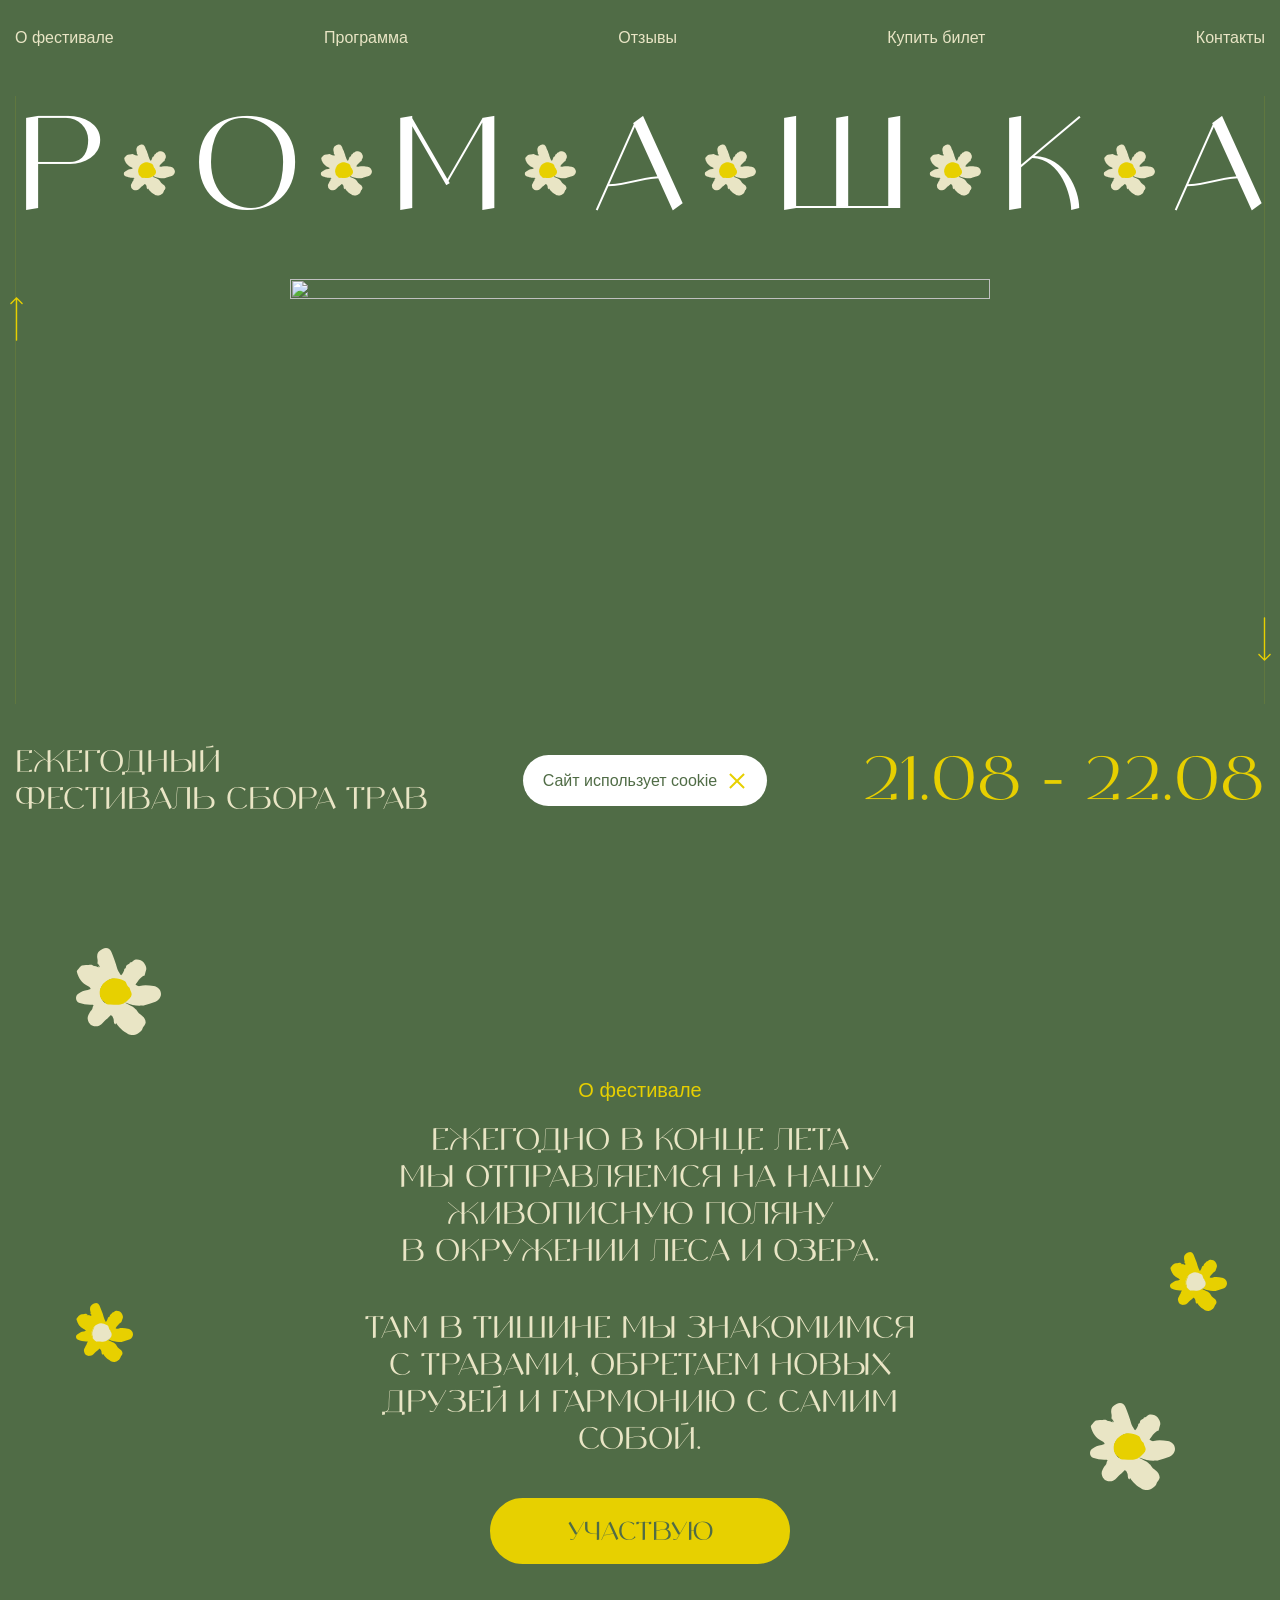
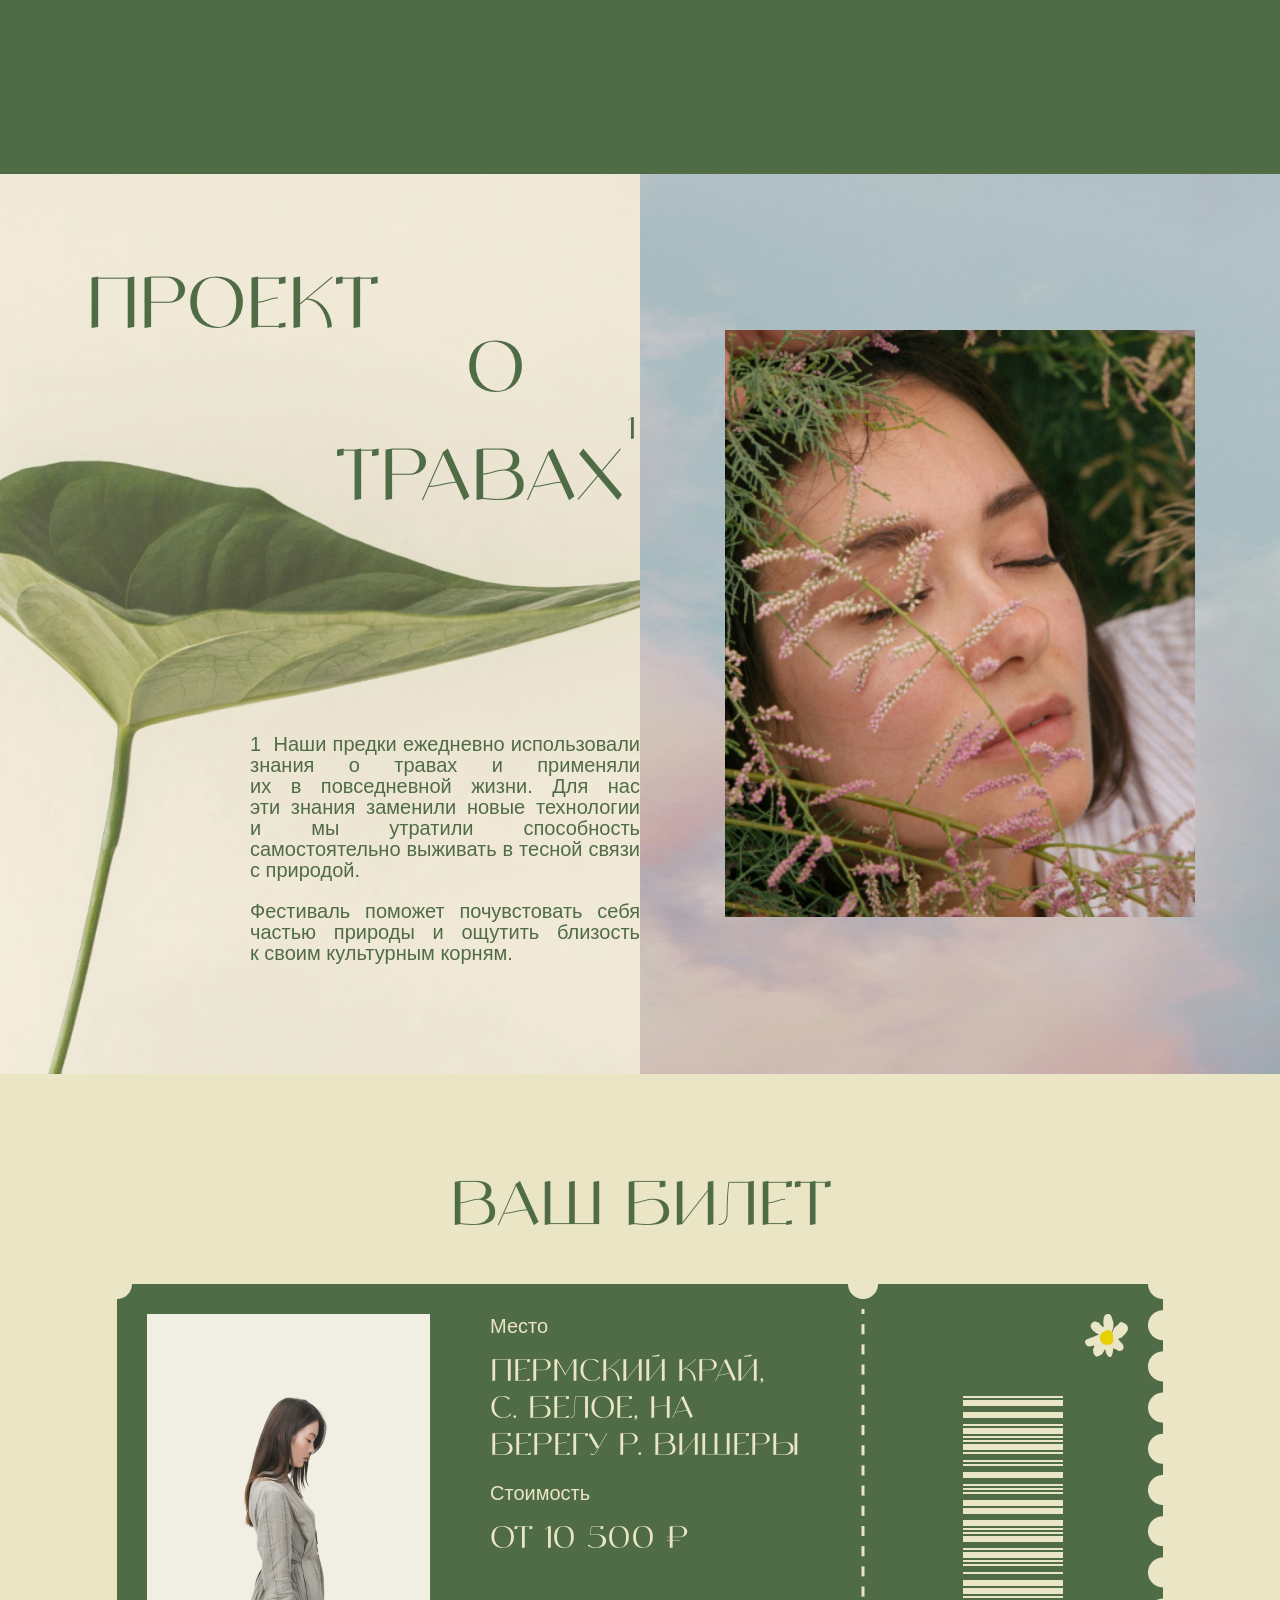
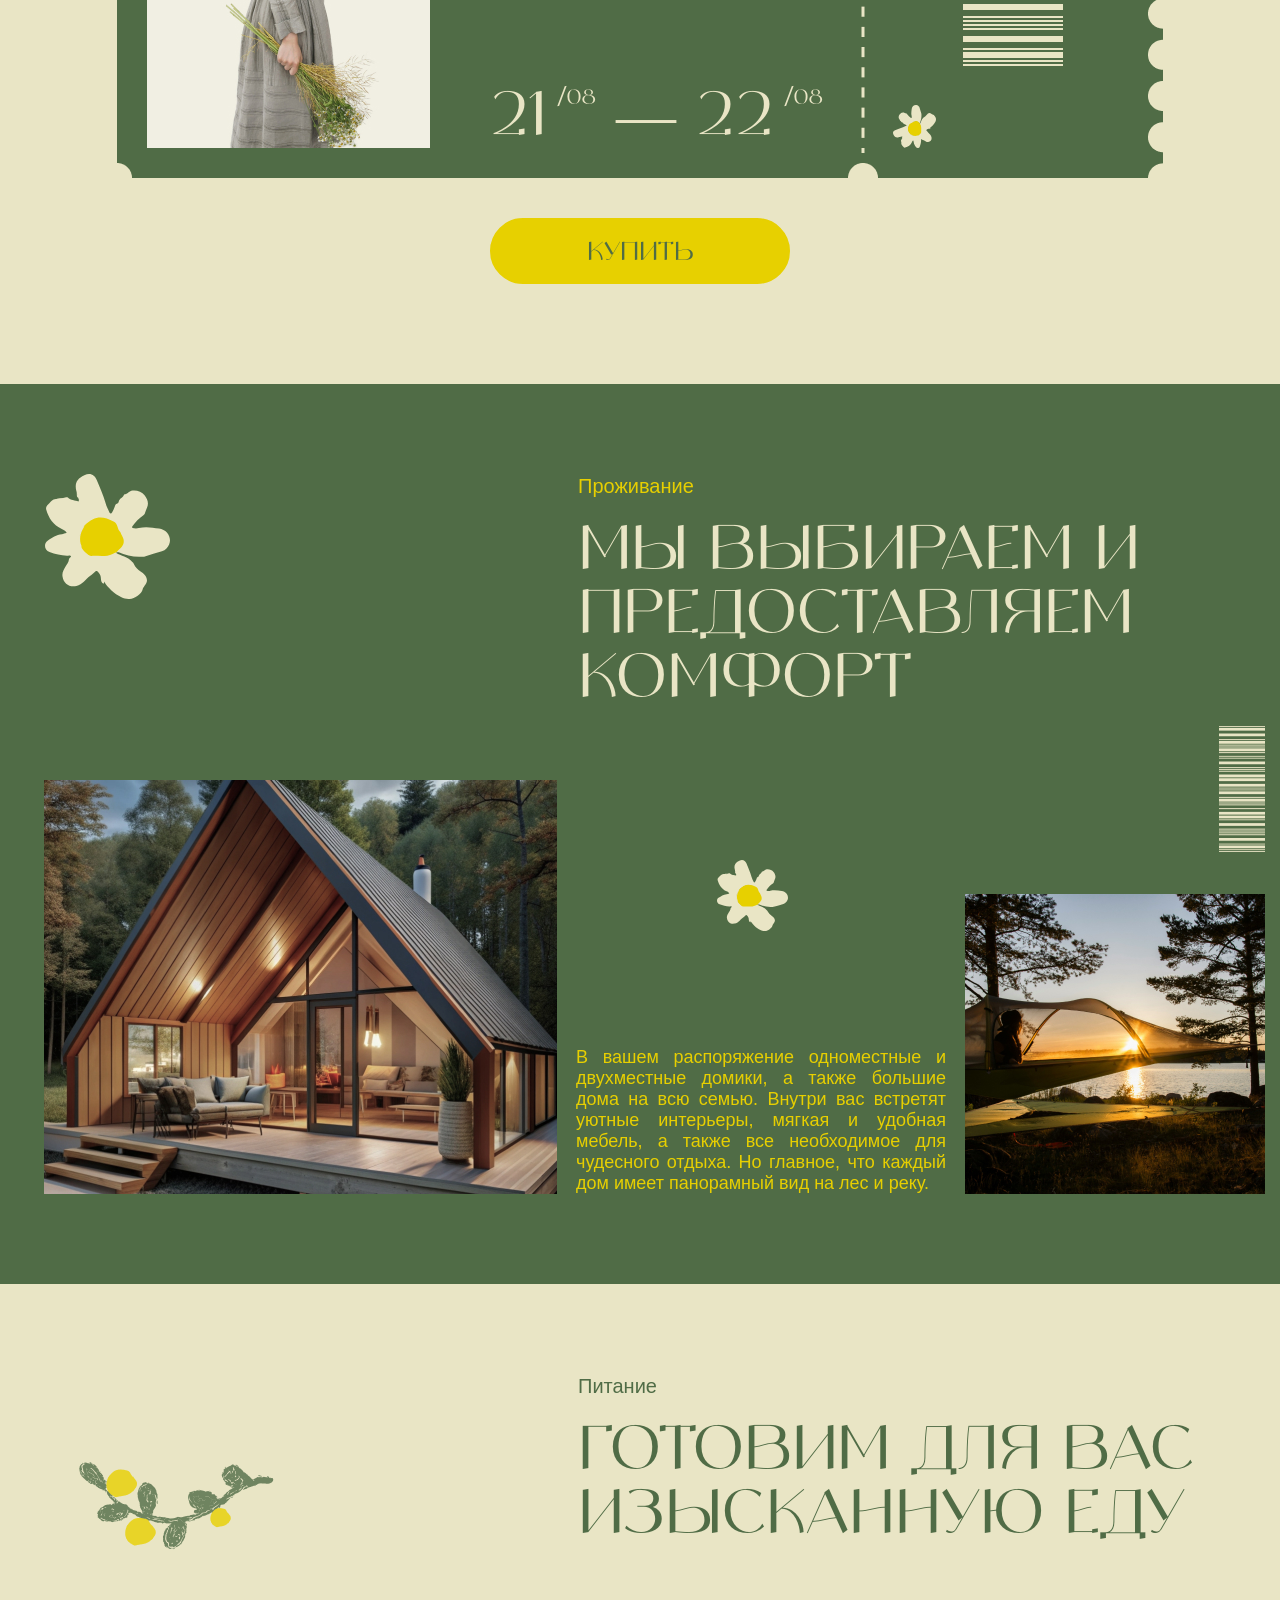
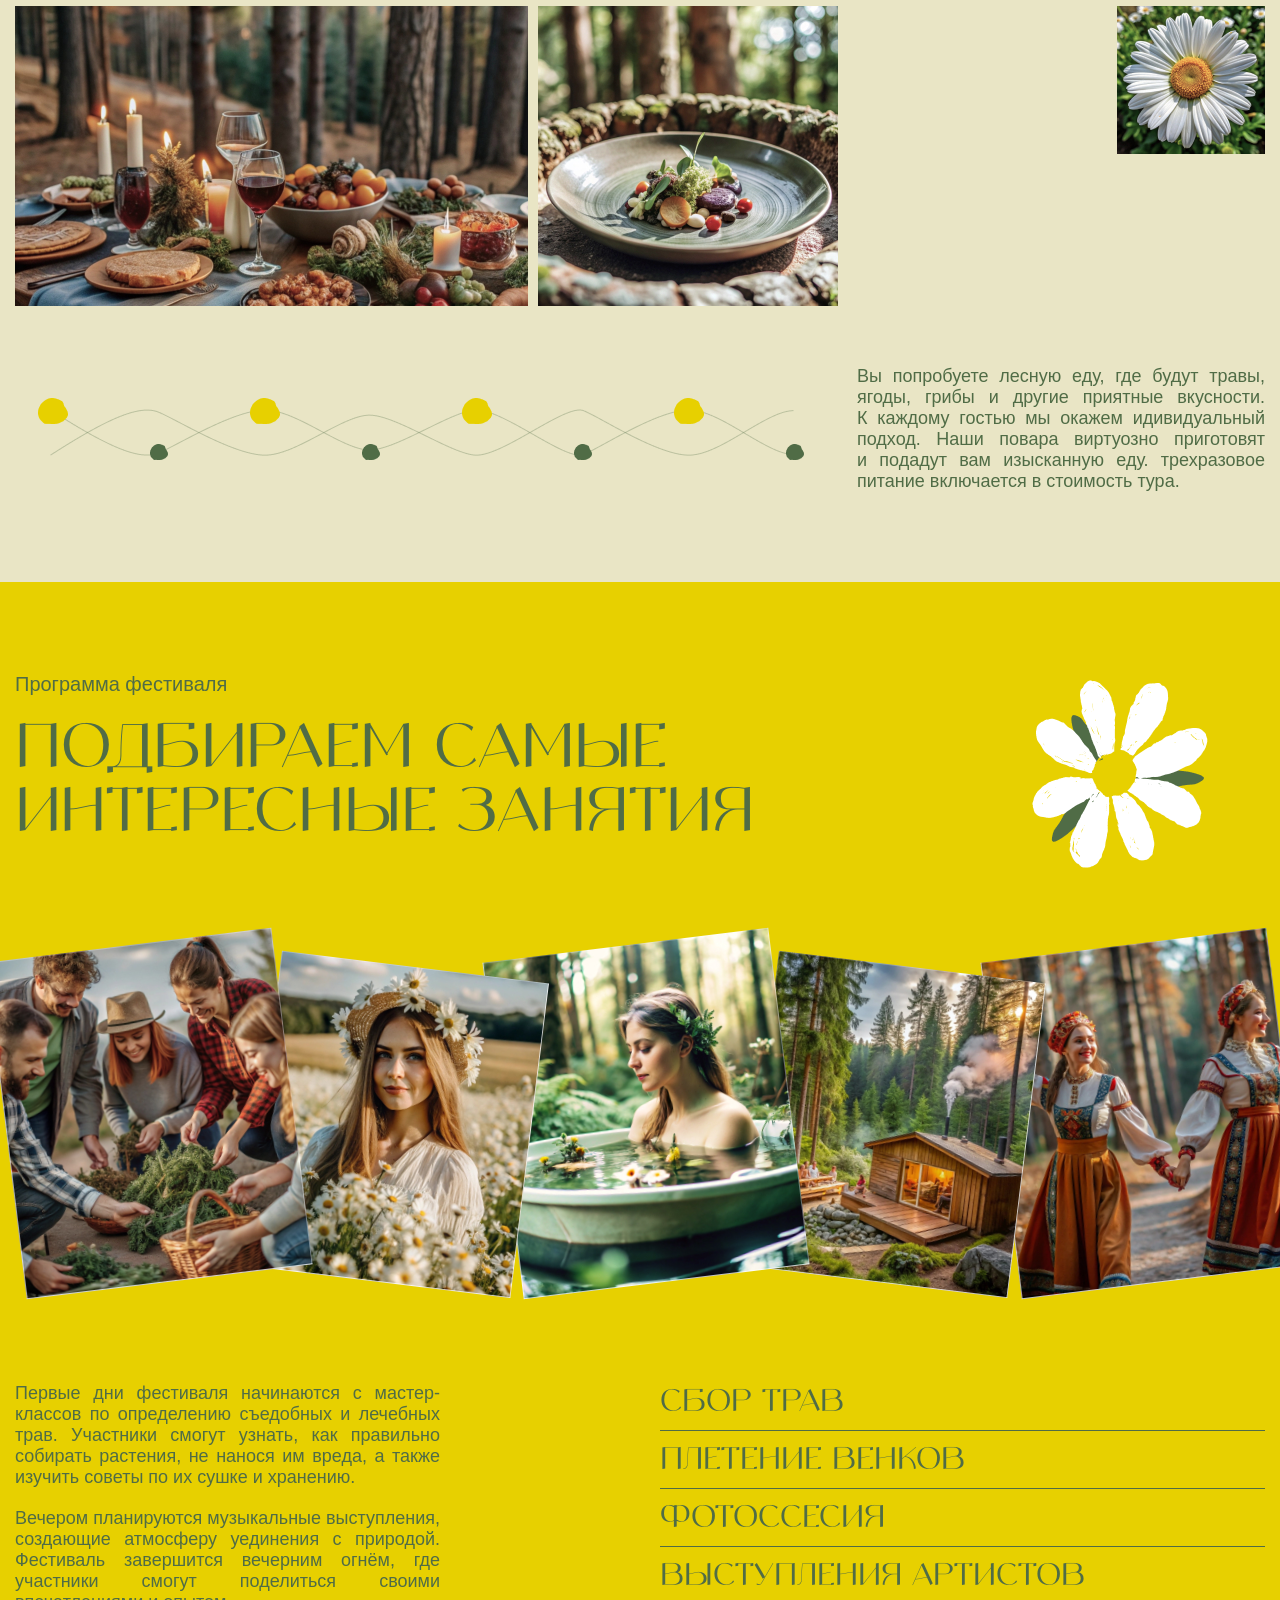
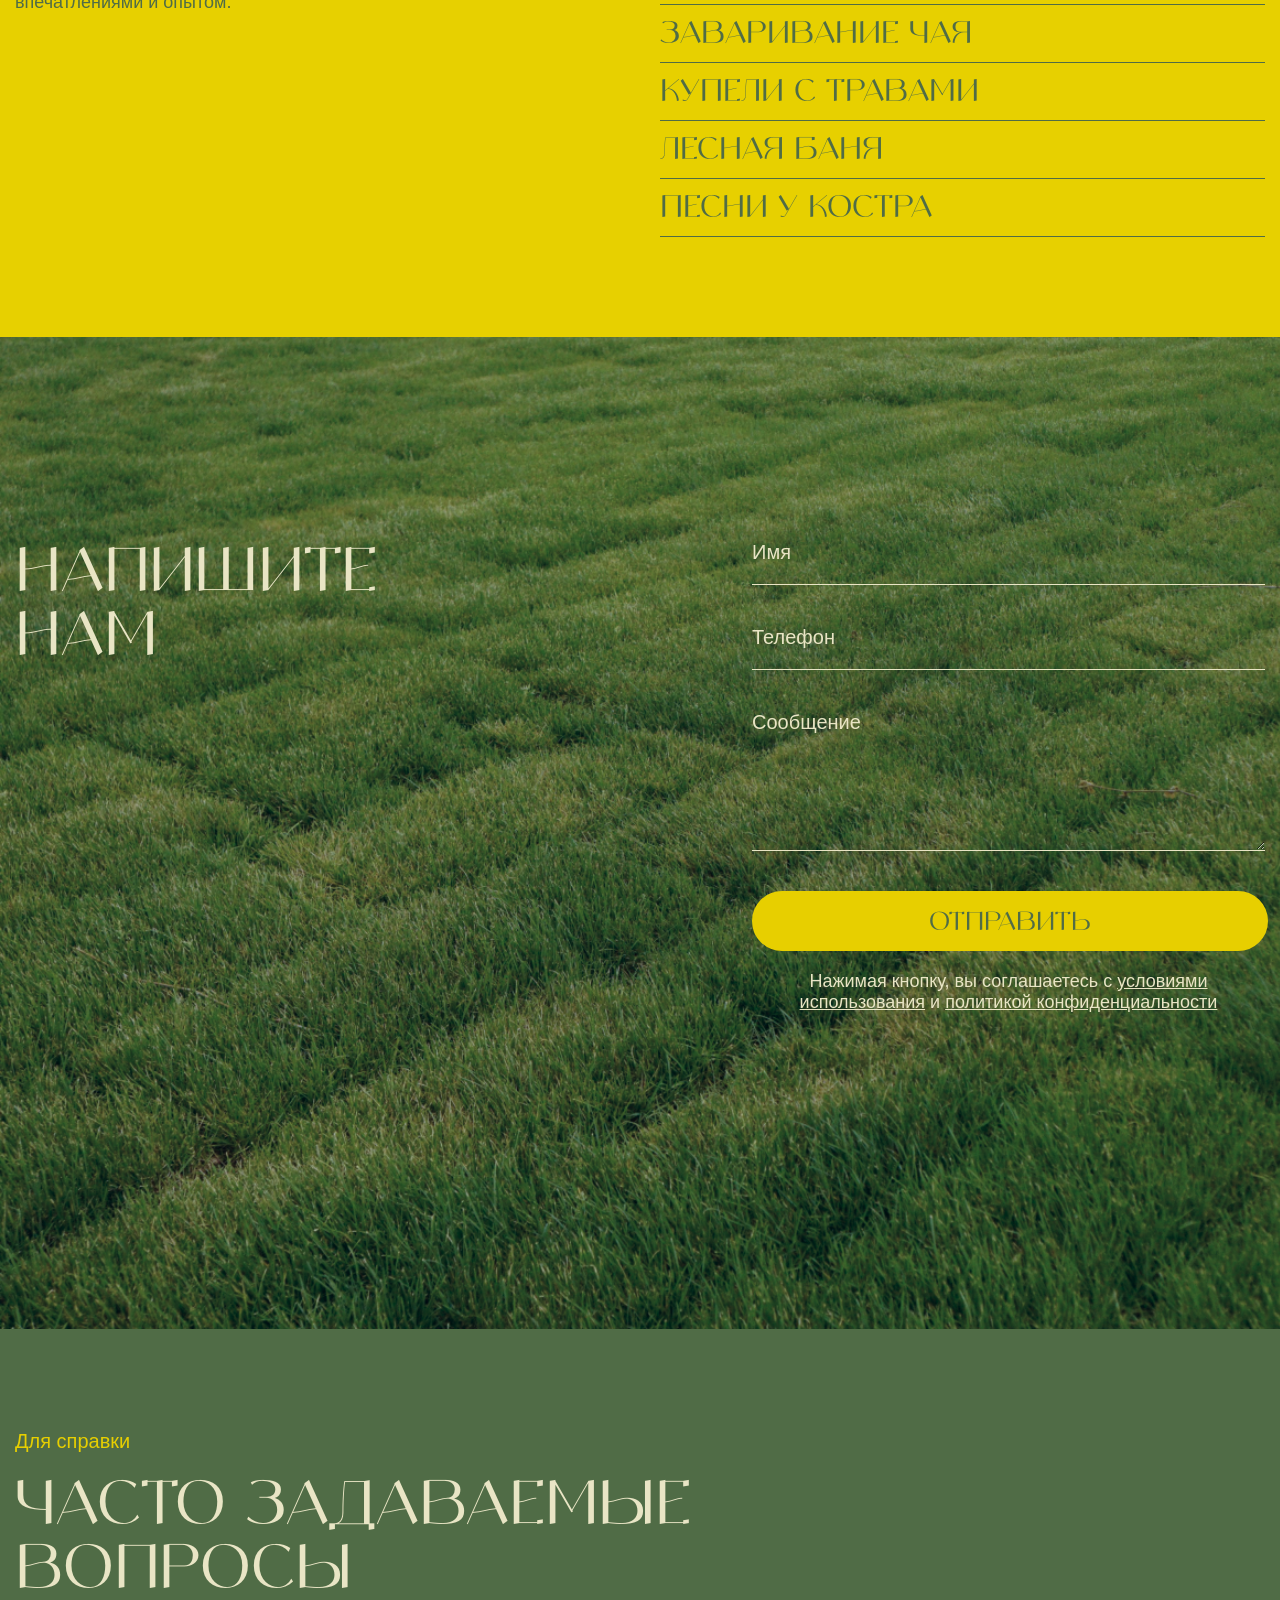
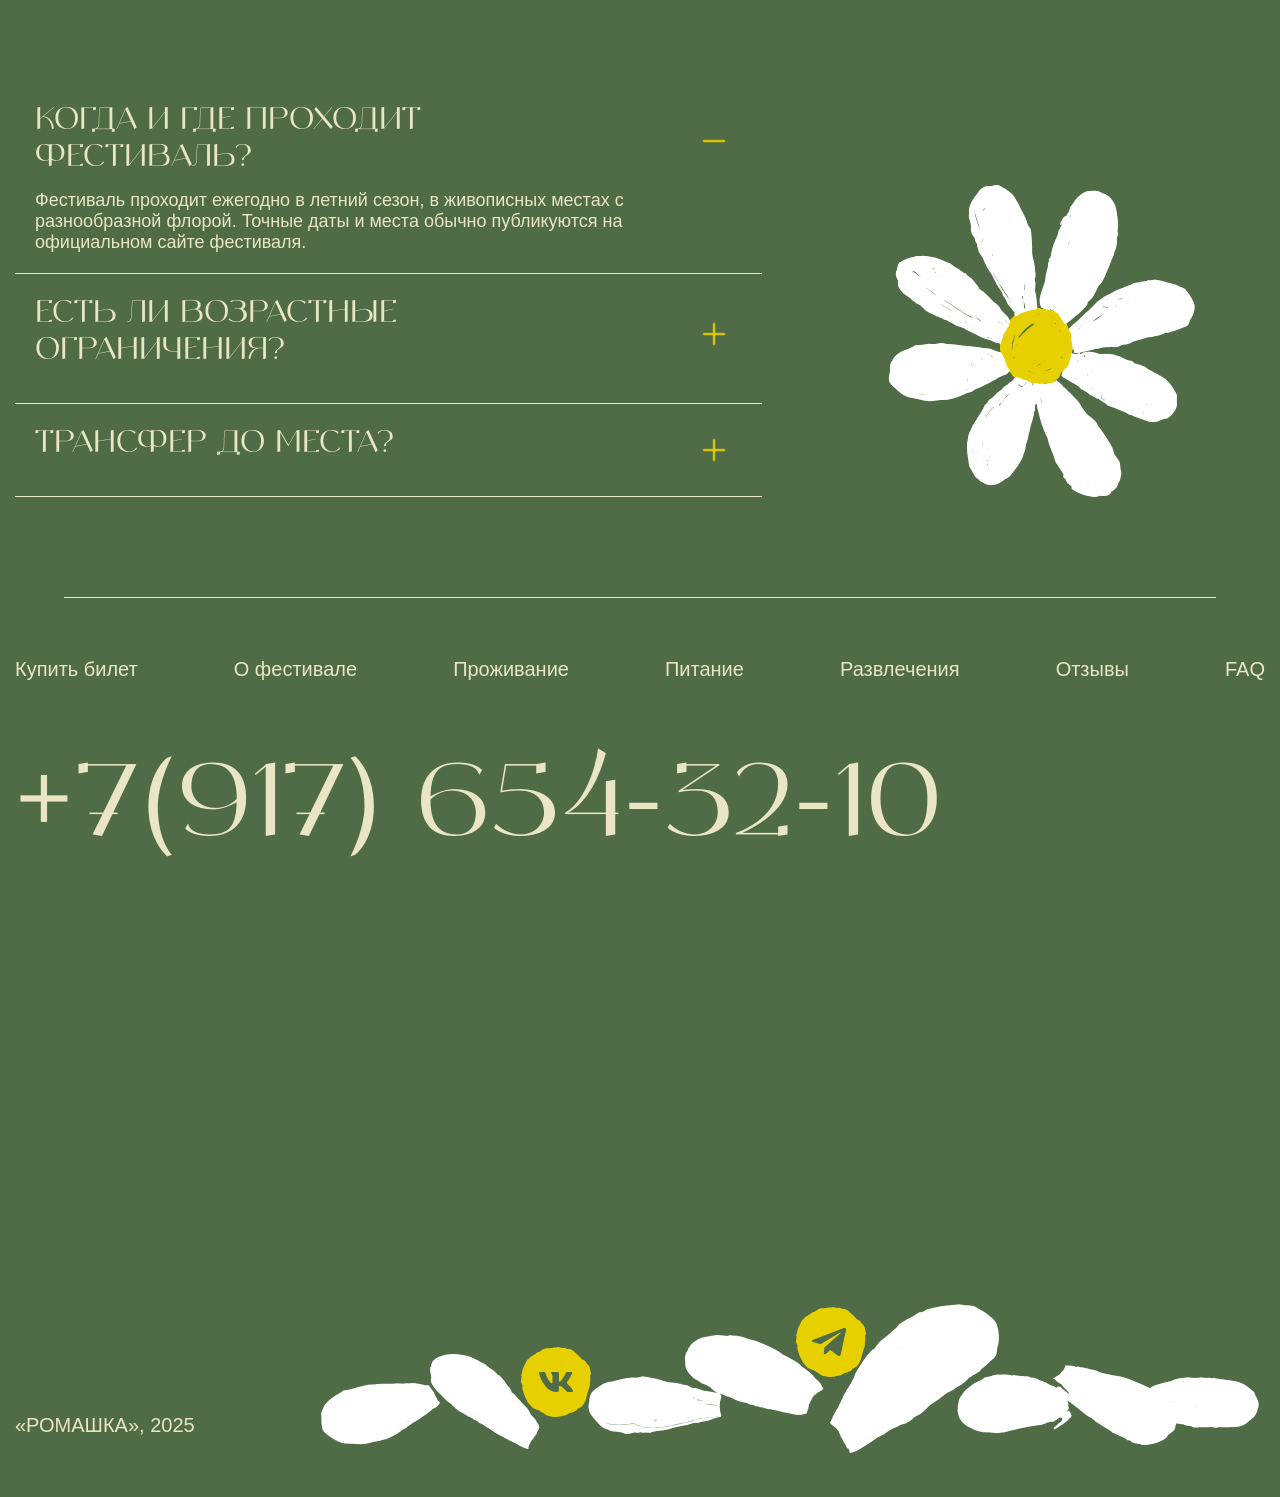
==== index.html @ d897d3de "правки" ====
<!DOCTYPE html>
<html lang="ru">

<head>
  <meta charset="UTF-8">
  <meta name="viewport" content="width=device-width, initial-scale=1.0">
  <link rel="shortcut icon" type="image/x-icon" href="img/favicon/favicon.ico">
  <link rel="icon" type="image/svg+xml" href="img/favicon/favicon.svg">
  <link rel="preload" href="./fonts/Vetrino.woff" as="font" type="font/woff" crossorigin>
  <link rel="preload" href="./fonts/ArialMT.woff2" as="font" type="font/woff2" crossorigin>
  <title>Фестиваль "Ромашка"</title>
  <link rel="stylesheet" href="./css/normalize.css">
  <link rel="stylesheet" href="./css/index.css">
</head>

<body>
  <header class="header">
    <div class="icon nav-icon-1 ">
      <span class="nav-icon"></span>
      <span class="nav-icon"></span>
      <span class="nav-icon"></span>
      <span class="nav-icon"></span>
      <span class="nav-icon"></span>
      <span class="nav-icon"></span>
      <span class="nav-icon"></span>
      <span class="nav-icon"></span>
      <span class="nav-icon"></span>
    </div>

    <div class="mobile-block">
      <ul class="menu__list--mobile">
        <li class="menu__item--mobile">
          <a class="menu__link--mobile" href="#">
            Купить билет
          </a>
        </li>
        <li class="menu__item--mobile">
          <a class="menu__link--mobile" href="#">
            О фестивале
          </a>
        </li>
        <li class="menu__item--mobile">
          <a class="menu__link--mobile" href="#">
            Проживание
          </a>
        </li>
        <li class="menu__item--mobile">
          <a class="menu__link--mobile" href="#">
            Питание
          </a>
        </li>
        <li class="menu__item--mobile">
          <a class="menu__link--mobile" href="#">
            Развлечения
          </a>
        </li>
        <li class="menu__item--mobile">
          <a class="menu__link--mobile" href="#">
            Отзывы
          </a>
        </li>
        <li class="menu__item--mobile">
          <a class="menu__link--mobile" href="#">
            Контакты
          </a>
        </li>
        <li class="menu__item--mobile">
          <a class="menu__link--mobile" href="#">
            FAQ
          </a>
        </li>
      </ul>
      <div class="mobile-block__social">
        <a class="mobile-block__social--link" href="#">
          <svg class="mobile-block__social--img" width="54" height="54" viewBox="0 0 70 70" fill="#506C46"
            xmlns="http://www.w3.org/2000/svg">
            <path class="main-path" fill-rule="evenodd" clip-rule="evenodd"
              d="M1.60614 38.8881C1.34715 37.6741 0.792459 36.5496 0.189131 35.477C-0.171054 34.1323 0.0538671 32.8292 0.280939 31.5137C0.40333 30.8046 0.526346 30.0919 0.558702 29.3671C0.0967663 28.8744 0.189142 28.2831 0.373917 27.6918C0.820377 26.5607 1.06456 25.3578 1.31012 24.1481C1.47107 23.3551 1.63261 22.5593 1.85209 21.7789C2.07139 21.2931 2.28761 20.8073 2.50356 20.322C3.47028 18.1499 4.43175 15.9895 5.64 13.8951C5.67555 13.8288 5.71109 13.7606 5.74713 13.6915C6.08575 13.042 6.46798 12.3089 7.30296 12.2198C8.74801 10.4104 10.6203 9.23895 12.5131 8.05473C13.4036 7.49758 14.2987 6.93759 15.1559 6.30699C15.2483 6.25772 15.3406 6.18382 15.433 6.10992C15.5254 6.03601 15.6178 5.96211 15.7102 5.91284C16.2645 5.51865 16.9113 5.12441 17.6503 5.12441C17.8697 5.12441 18.0312 5.06271 18.2264 4.98812C18.2778 4.96847 18.3316 4.94792 18.3894 4.92737C19.21 3.97914 20.233 3.46279 21.2712 2.9388C21.6357 2.75484 22.002 2.56995 22.3621 2.3651C22.7169 1.9326 23.2107 1.79668 23.6909 1.66448C24.0861 1.5557 24.4722 1.44943 24.7641 1.18252C26.6119 1.51101 28.4596 1.22633 30.3074 0.941639C31.2313 0.799298 32.1551 0.656957 33.079 0.59126C33.3695 0.569125 33.6647 0.556935 33.9624 0.544639C34.9903 0.50219 36.0488 0.458477 37.0517 0C38.8994 0.591284 40.8395 1.084 42.7796 1.084C43.4891 0.671198 44.1086 0.930857 44.7322 1.1923C45.0019 1.30534 45.2724 1.41871 45.5513 1.47821C46.0261 1.90033 46.5688 1.88847 47.1212 1.87641C47.2136 1.87439 47.3063 1.87236 47.399 1.87236C50.0782 2.06946 52.1108 3.54768 53.9585 5.51863C56.1758 7.39102 58.3008 9.2634 60.1485 11.53C60.3073 12.0382 60.6708 12.1824 61.0632 12.3381C61.1273 12.3635 61.1922 12.3892 61.2571 12.4169C63.0125 13.0082 64.7678 13.7966 65.3222 15.9646C65.3807 16.1519 65.5504 16.2601 65.7139 16.3643C65.8086 16.4247 65.9011 16.4837 65.9689 16.5559C66.0892 16.6843 66.2104 16.8116 66.3315 16.9387C67.4188 18.0809 68.4911 19.2071 68.7405 20.892C68.6481 21.3847 68.8329 21.8775 69.11 22.2717C69.2024 22.8137 69.341 23.3557 69.4796 23.8977C69.6182 24.4397 69.7568 24.9817 69.8492 25.5237C70.0339 26.4106 70.2187 27.2976 69.2948 27.8889C69.2761 27.8871 69.2578 27.885 69.2398 27.8826C69.2397 28.4116 69.202 28.9448 69.1643 29.4788C69.0863 30.5811 69.0082 31.6862 69.2603 32.7618C69.2372 32.8604 69.2026 32.9589 69.1679 33.0575C69.064 33.3531 68.9601 33.6488 69.168 33.9444C68.9832 35.3241 68.8908 36.7037 68.8908 38.1819C68.8908 38.9538 68.6225 39.6541 68.3486 40.3691C68.1679 40.8408 67.9847 41.3189 67.8745 41.8282C67.3202 42.9122 66.9507 43.9962 66.8583 45.1788C66.8583 45.2773 66.8583 45.3759 66.7659 45.3759C66.5349 46.0164 66.3502 46.7063 66.1654 47.3961C65.9806 48.0859 65.7958 48.7757 65.5648 49.4163C65.5052 50.307 65.2915 50.6227 64.9487 50.655C65.0872 50.8154 65.1497 51.056 65.1053 51.3879C65.0398 52.3652 64.6499 53.1942 64.2638 54.0149C64.1049 54.3528 63.9466 54.6893 63.8119 55.0342C63.4727 55.2754 63.3411 55.6641 63.2053 56.065C63.1192 56.3193 63.0314 56.5785 62.888 56.808C62.7066 57.0015 62.5251 57.2056 62.3405 57.4134C61.9609 57.8403 61.5676 58.2827 61.1326 58.6804C60.8555 59.1732 60.4859 59.5673 60.1164 59.9615C60.0209 60.0124 59.9316 60.0633 59.8453 60.1126C59.5975 60.2539 59.3742 60.3812 59.1001 60.4543C58.6919 60.4543 58.4677 60.7291 58.2418 61.0062C58.1097 61.168 57.9771 61.3307 57.8067 61.4397C57.7605 61.489 57.6912 61.5136 57.622 61.5383C57.5527 61.5629 57.4833 61.5876 57.4371 61.6368C57.3909 61.6368 57.3678 61.6122 57.3447 61.5876C57.3216 61.563 57.2985 61.5383 57.2523 61.5383C57.0561 61.3289 56.9525 61.0701 56.9744 60.7619C56.9066 60.8372 56.8686 60.9361 56.8319 61.0317C56.7799 61.1669 56.7306 61.2953 56.6033 61.3406C56.5442 61.3721 56.4852 61.3834 56.4261 61.3875C56.5873 61.6115 56.7247 61.8028 56.4187 62.1291C56.4783 62.7008 56.1157 62.904 55.7514 63.1081C55.5505 63.2208 55.3491 63.3337 55.2177 63.5088C54.6721 63.7539 54.1444 64.056 53.615 64.3591C52.4414 65.0311 51.26 65.7075 49.8592 65.7754C48.8463 65.8354 48.0734 66.3341 47.3107 66.8262C46.8212 67.1421 46.3359 67.4551 45.7942 67.6478C44.9891 67.934 44.2152 68.2536 43.4543 68.5677C42.9056 68.7943 42.3634 69.0181 41.8215 69.2246C41.6368 68.9289 41.452 68.7318 41.0824 68.8303C38.8651 69.9144 36.4631 70.013 34.061 69.9144C32.6779 70.1603 31.4026 69.831 30.123 69.5006C29.3513 69.3013 28.5781 69.1016 27.7787 69.0275C27.5939 69.0275 27.3167 69.0275 27.1319 68.9289C25.7462 68.3869 24.499 67.5493 23.2518 66.7117C22.0045 65.874 20.7572 65.0363 19.3714 64.4943C18.7247 64.2972 18.2627 63.7059 17.9856 63.1146C17.9798 63.1023 17.9744 63.0904 17.9694 63.0788C17.966 63.071 17.9627 63.0633 17.9596 63.0558C17.7833 63.3117 17.6031 63.3073 17.3389 63.2133C17.2465 63.0163 17.2465 63.0163 17.1541 63.1148C16.2059 63.1148 15.3793 62.6737 14.5496 62.2308C13.7624 61.8106 12.9723 61.389 12.0728 61.341C11.1489 60.3555 10.2481 59.3454 9.34733 58.3353C8.44662 57.3252 7.54569 56.315 6.62189 55.3296C6.62189 54.5412 6.34474 53.9499 5.88281 53.2601C4.00238 50.4337 2.99181 47.27 1.97317 44.081C1.89078 43.823 1.80834 43.5649 1.72538 43.3068C1.72538 43.2083 1.81773 43.0113 1.9101 42.8142C1.26339 41.5331 1.2633 40.2514 1.54046 38.9703C1.56267 38.9432 1.58454 38.9158 1.60614 38.8881ZM17.9074 62.6863C17.918 62.7027 17.9285 62.7196 17.9389 62.7369C17.9424 62.7263 17.9462 62.7154 17.9504 62.7042C17.9362 62.698 17.9219 62.6921 17.9074 62.6863Z"
              stroke="none" stroke-width="2" />
            <path class="stroke-path"
              d="M50.6338 45.0003H46.911C45.5031 45.0003 45.079 43.8712 42.5553 41.3707C40.3497 39.2659 39.4182 39.0042 38.8602 39.0042C38.0886 39.0042 37.8782 39.2142 37.8782 40.2658V43.5805C37.8782 44.477 37.5845 45.002 35.219 45.002C32.9242 44.8493 30.6988 44.159 28.7262 42.9879C26.7535 41.8168 25.0901 40.1984 23.8729 38.266C20.9828 34.7042 18.9718 30.5239 18 26.0573C18 25.5049 18.2121 25.0041 19.2757 25.0041H22.9952C23.9512 25.0041 24.2954 25.4257 24.6706 26.3998C26.4766 31.6625 29.5582 36.2404 30.8095 36.2404C31.2891 36.2404 31.4979 36.0304 31.4979 34.8464V29.4253C31.3397 26.9522 30.0134 26.7439 30.0134 25.849C30.0301 25.6129 30.1392 25.3925 30.3174 25.2348C30.4956 25.0771 30.7289 24.9943 30.9677 25.0041H36.8145C37.6139 25.0041 37.8782 25.3983 37.8782 26.3449V33.6623C37.8782 34.4522 38.2207 34.7139 38.4622 34.7139C38.9418 34.7139 39.3105 34.4522 40.1898 33.5832C42.0746 31.3071 43.6145 28.7714 44.7609 26.0557C44.8782 25.7297 45.1 25.4506 45.3925 25.261C45.685 25.0714 46.0321 24.9818 46.3808 25.0058H50.102C51.2178 25.0058 51.4543 25.5582 51.2178 26.3465C49.8644 29.3484 48.1897 32.198 46.2226 34.8464C45.8213 35.4521 45.6614 35.7671 46.2226 36.4778C46.5913 37.0303 47.8964 38.1093 48.7724 39.1351C50.0481 40.395 51.1069 41.8521 51.9079 43.448C52.2276 44.4754 51.6958 45.0003 50.6338 45.0003Z" />
          </svg>
        </a>

        <a class="mobile-block__social--link" href="#">
          <svg class="mobile-block__social--img" width="54" height="54" viewBox="0 0 70 70" fill="#506C46"
            xmlns="http://www.w3.org/2000/svg">
            <path class="main-path" fill-rule="evenodd" clip-rule="evenodd"
              d="M1.60614 38.8881C1.34715 37.6741 0.792459 36.5496 0.189131 35.477C-0.171054 34.1323 0.0538671 32.8292 0.280939 31.5137C0.40333 30.8046 0.526346 30.0919 0.558702 29.3671C0.0967663 28.8744 0.189142 28.2831 0.373917 27.6918C0.820377 26.5607 1.06456 25.3578 1.31012 24.1481C1.47107 23.3551 1.63261 22.5593 1.85209 21.7789C2.07139 21.2931 2.28761 20.8073 2.50356 20.322C3.47028 18.1499 4.43175 15.9895 5.64 13.8951C5.67555 13.8288 5.71109 13.7606 5.74713 13.6915C6.08575 13.042 6.46798 12.3089 7.30296 12.2198C8.74801 10.4104 10.6203 9.23895 12.5131 8.05473C13.4036 7.49758 14.2987 6.93759 15.1559 6.30699C15.2483 6.25772 15.3406 6.18382 15.433 6.10992C15.5254 6.03601 15.6178 5.96211 15.7102 5.91284C16.2645 5.51865 16.9113 5.12441 17.6503 5.12441C17.8697 5.12441 18.0312 5.06271 18.2264 4.98812C18.2778 4.96847 18.3316 4.94792 18.3894 4.92737C19.21 3.97914 20.233 3.46279 21.2712 2.9388C21.6357 2.75484 22.002 2.56995 22.3621 2.3651C22.7169 1.9326 23.2107 1.79668 23.6909 1.66448C24.0861 1.5557 24.4722 1.44943 24.7641 1.18252C26.6119 1.51101 28.4596 1.22633 30.3074 0.941639C31.2313 0.799298 32.1551 0.656957 33.079 0.59126C33.3695 0.569125 33.6647 0.556935 33.9624 0.544639C34.9903 0.50219 36.0488 0.458477 37.0517 0C38.8994 0.591284 40.8395 1.084 42.7796 1.084C43.4891 0.671198 44.1086 0.930857 44.7322 1.1923C45.0019 1.30534 45.2724 1.41871 45.5513 1.47821C46.0261 1.90033 46.5688 1.88847 47.1212 1.87641C47.2136 1.87439 47.3063 1.87236 47.399 1.87236C50.0782 2.06946 52.1108 3.54768 53.9585 5.51863C56.1758 7.39102 58.3008 9.2634 60.1485 11.53C60.3073 12.0382 60.6708 12.1824 61.0632 12.3381C61.1273 12.3635 61.1922 12.3892 61.2571 12.4169C63.0125 13.0082 64.7678 13.7966 65.3222 15.9646C65.3807 16.1519 65.5504 16.2601 65.7139 16.3643C65.8086 16.4247 65.9011 16.4837 65.9689 16.5559C66.0892 16.6843 66.2104 16.8116 66.3315 16.9387C67.4188 18.0809 68.4911 19.2071 68.7405 20.892C68.6481 21.3847 68.8329 21.8775 69.11 22.2717C69.2024 22.8137 69.341 23.3557 69.4796 23.8977C69.6182 24.4397 69.7568 24.9817 69.8492 25.5237C70.0339 26.4106 70.2187 27.2976 69.2948 27.8889C69.2761 27.8871 69.2578 27.885 69.2398 27.8826C69.2397 28.4116 69.202 28.9448 69.1643 29.4788C69.0863 30.5811 69.0082 31.6862 69.2603 32.7618C69.2372 32.8604 69.2026 32.9589 69.1679 33.0575C69.064 33.3531 68.9601 33.6488 69.168 33.9444C68.9832 35.3241 68.8908 36.7037 68.8908 38.1819C68.8908 38.9538 68.6225 39.6541 68.3486 40.3691C68.1679 40.8408 67.9847 41.3189 67.8745 41.8282C67.3202 42.9122 66.9507 43.9962 66.8583 45.1788C66.8583 45.2773 66.8583 45.3759 66.7659 45.3759C66.5349 46.0164 66.3502 46.7063 66.1654 47.3961C65.9806 48.0859 65.7958 48.7757 65.5648 49.4163C65.5052 50.307 65.2915 50.6227 64.9487 50.655C65.0872 50.8154 65.1497 51.056 65.1053 51.3879C65.0398 52.3652 64.6499 53.1942 64.2638 54.0149C64.1049 54.3528 63.9466 54.6893 63.8119 55.0342C63.4727 55.2754 63.3411 55.6641 63.2053 56.065C63.1192 56.3193 63.0314 56.5785 62.888 56.808C62.7066 57.0015 62.5251 57.2056 62.3405 57.4134C61.9609 57.8403 61.5676 58.2827 61.1326 58.6804C60.8555 59.1732 60.4859 59.5673 60.1164 59.9615C60.0209 60.0124 59.9316 60.0633 59.8453 60.1126C59.5975 60.2539 59.3742 60.3812 59.1001 60.4543C58.6919 60.4543 58.4677 60.7291 58.2418 61.0062C58.1097 61.168 57.9771 61.3307 57.8067 61.4397C57.7605 61.489 57.6912 61.5136 57.622 61.5383C57.5527 61.5629 57.4833 61.5876 57.4371 61.6368C57.3909 61.6368 57.3678 61.6122 57.3447 61.5876C57.3216 61.563 57.2985 61.5383 57.2523 61.5383C57.0561 61.3289 56.9525 61.0701 56.9744 60.7619C56.9066 60.8372 56.8686 60.9361 56.8319 61.0317C56.7799 61.1669 56.7306 61.2953 56.6033 61.3406C56.5442 61.3721 56.4852 61.3834 56.4261 61.3875C56.5873 61.6115 56.7247 61.8028 56.4187 62.1291C56.4783 62.7008 56.1157 62.904 55.7514 63.1081C55.5505 63.2208 55.3491 63.3337 55.2177 63.5088C54.6721 63.7539 54.1444 64.056 53.615 64.3591C52.4414 65.0311 51.26 65.7075 49.8592 65.7754C48.8463 65.8354 48.0734 66.3341 47.3107 66.8262C46.8212 67.1421 46.3359 67.4551 45.7942 67.6478C44.9891 67.934 44.2152 68.2536 43.4543 68.5677C42.9056 68.7943 42.3634 69.0181 41.8215 69.2246C41.6368 68.9289 41.452 68.7318 41.0824 68.8303C38.8651 69.9144 36.4631 70.013 34.061 69.9144C32.6779 70.1603 31.4026 69.831 30.123 69.5006C29.3513 69.3013 28.5781 69.1016 27.7787 69.0275C27.5939 69.0275 27.3167 69.0275 27.1319 68.9289C25.7462 68.3869 24.499 67.5493 23.2518 66.7117C22.0045 65.874 20.7572 65.0363 19.3714 64.4943C18.7247 64.2972 18.2627 63.7059 17.9856 63.1146C17.9798 63.1023 17.9744 63.0904 17.9694 63.0788C17.966 63.071 17.9627 63.0633 17.9596 63.0558C17.7833 63.3117 17.6031 63.3073 17.3389 63.2133C17.2465 63.0163 17.2465 63.0163 17.1541 63.1148C16.2059 63.1148 15.3793 62.6737 14.5496 62.2308C13.7624 61.8106 12.9723 61.389 12.0728 61.341C11.1489 60.3555 10.2481 59.3454 9.34733 58.3353C8.44662 57.3252 7.54569 56.315 6.62189 55.3296C6.62189 54.5412 6.34474 53.9499 5.88281 53.2601C4.00238 50.4337 2.99181 47.27 1.97317 44.081C1.89078 43.823 1.80834 43.5649 1.72538 43.3068C1.72538 43.2083 1.81773 43.0113 1.9101 42.8142C1.26339 41.5331 1.2633 40.2514 1.54046 38.9703C1.56267 38.9432 1.58454 38.9158 1.60614 38.8881ZM17.9074 62.6863C17.918 62.7027 17.9285 62.7196 17.9389 62.7369C17.9424 62.7263 17.9462 62.7154 17.9504 62.7042C17.9362 62.698 17.9219 62.6921 17.9074 62.6863Z"
              stroke="none" stroke-width="2" />
            <path class="stroke-path"
              d="M47.2398 21.3182L17.1174 32.7421C15.9053 33.2741 15.4953 34.3395 16.8245 34.9177L24.5521 37.3329L43.2367 25.9763C44.2569 25.2634 45.3014 25.4535 44.4026 26.2378L28.3551 40.5275L27.851 46.5749C28.3179 47.5087 29.1728 47.513 29.7181 47.0489L34.1579 42.9174L41.7618 48.5172C43.5279 49.5454 44.4888 48.8818 44.8688 46.9972L49.8562 23.7714C50.3741 21.4516 49.491 20.4294 47.2398 21.3182Z" />
          </svg>

        </a>
      </div>
    </div>

    <div class="container">
      <nav class="menu">
        <ul class="menu__list">
          <li class="menu__item">
            <a class="menu-link" href="#festivals">О фестивале</a>
          </li>
          <li class="menu__item">
            <a class="menu-link" href="#section-program">Программа</a>
          </li>
          <li class="menu__item">
            <a class="menu-link" href="#section-reviews">Отзывы</a>
          </li>
          <li class="menu__item">
            <a class="menu-link" href="#section-ticket">Купить билет</a>
          </li>
          <li class="menu__item">
            <a class="menu-link" href="#section-footer">Контакты</a>
          </li>
        </ul>
      </nav>
      <svg style="display: none;">
        <symbol id="scroll-arrow" viewBox="0 0 14 48">
          <path fill-rule="evenodd" clip-rule="evenodd"
            d="M7.00003 47.5C6.80112 47.5 6.61035 47.421 6.4697 47.2803C6.32905 47.1397 6.25003 46.9489 6.25003 46.75L6.25003 3.0605L1.53103 7.781C1.3902 7.92183 1.1992 8.00094 1.00003 8.00094C0.80087 8.00094 0.609863 7.92183 0.469033 7.781C0.328203 7.64017 0.249086 7.44916 0.249086 7.25C0.249086 7.05083 0.328203 6.85983 0.469033 6.719L6.46903 0.719001C6.5387 0.649158 6.62147 0.593742 6.71258 0.55593C6.8037 0.518119 6.90138 0.498657 7.00003 0.498657C7.09868 0.498657 7.19637 0.518119 7.28748 0.555931C7.3786 0.593742 7.46137 0.649158 7.53103 0.719001L13.531 6.719C13.6719 6.85983 13.751 7.05083 13.751 7.25C13.751 7.44917 13.6719 7.64017 13.531 7.781C13.3902 7.92183 13.1992 8.00095 13 8.00095C12.8009 8.00095 12.6099 7.92183 12.469 7.781L7.75003 3.0605L7.75003 46.75C7.75003 46.9489 7.67101 47.1397 7.53036 47.2803C7.38971 47.421 7.19894 47.5 7.00003 47.5Z"
            fill="#E7D000" />
        </symbol>
      </svg>

      <div class="hero-title">
        <div class="header-title">
          <span class="title-chamomile">Р</span>
          <span class="symbol">
            <img class="chamomile-icons" src="./img/chamomile.png" alt="">
          </span>
          <span class="title-chamomile">О</span>
          <span class="symbol">
            <img class="chamomile-icons" src="./img/chamomile.png" alt="">
          </span>
          <span class="title-chamomile">М</span>
          <span class="symbol">
            <img class="chamomile-icons" src="./img/chamomile.png" alt="">
          </span>
          <span class="title-chamomile">А</span>
          <span class="symbol">
            <img class="chamomile-icons" src="./img/chamomile.png" alt="">
          </span>
          <span class="title-chamomile">Ш</span>
          <span class="symbol">
            <img class="chamomile-icons" src="./img/chamomile.png" alt="">
          </span>
          <span class="title-chamomile">К</span>
          <span class="symbol">
            <img class="chamomile-icons" src="./img/chamomile.png" alt="">
          </span>
          <span class="title-chamomile">А</span>
        </div>
        <div class="media-container">
          <div class="arrow left">
            <svg class="svg-arrow">
              <use href="#scroll-arrow" />
            </svg>
          </div>
          <img class="media-gif" src="./chamomile-gif.gif" width="700" height="400">
          <div class="arrow right">
            <svg class="svg-arrow down">
              <use href="#scroll-arrow" />
            </svg>
          </div>
        </div>

      </div>
      <div class="header-content">
        <h3 class="header-subtitle">ежегодный
          Фестиваль сбора трав</h3>

        <div class="cookie-banner" id="cookie-banner">
          <p class="cookie-text">
            Сайт использует cookie
          </p>
          <button class="close-btn" id="close-btn" aria-label="Закрыть"></button>
        </div>
        <p class="header-content__time">21.08 - 22.08</p>
      </div>
    </div>
  </header>

  <main class="main">
    <section id="section-festival" class="festival">
      <div class="container">
        <div class="festival-content">
          <h3 class="festival-title titles">О фестивале</h3>
          <p class="festival-description festival-description-1">Ежегодно в конце лета мы отправляемся на нашу
            живописную
            поляну в окружении леса
            и озера.</p>
          <p class="festival-description festival-description-2">Там в тишине мы знакомимся с травами, обретаем новых
            друзей и гармонию с самим
            собой.</p>
          <a class="festival-link festival-link__effect" title="Участвую" href="#" onclick="return false">Участвую</a>
        </div>
      </div>
    </section>

    <section id="section-project" class="project">
      <div class="project-content">
        <div class="project__bg">
          <div class="project__bg-1">
            <div class="project__bg-1--title">
            <p class="project__bg-1--text-1">ПРОЕКТ</p>
            <p class="project__bg-1--text-2">O</p>
            <p class="project__bg-1--text-3">ТРАВАХ</p>
            <p class="project__bg-1--text-4">1</p>
          </div>

            <div class="project__bg-1--block-text">
              <p class="project__bg-1--text">
                1  Наши предки ежедневно использовали знания о травах и применяли их в повседневной жизни. Для нас
                эти знания заменили новые технологии и мы утратили способность самостоятельно выживать в тесной связи
                с природой.
              </p>
              <p class="project__bg-1--text1">
                Фестиваль поможет почувстовать себя частью природы и ощутить близость к своим культурным корням.
              </p>
            </div>
            <img class="img__bg-1" src="./img/project/project-bg_1.jpg" alt="bg-1">
          </div>
          <div class="project__bg-2">
            <img class="img__bg-2-1" src="./img/project/project-1.jpg" alt="лицо">
            <img class="img__bg-2" src="./img/project/project-bg_2.jpg" alt="bg-2">
          </div>

        </div>
      </div>
    </section>

    <section id="section-ticket" class="ticket">
      <div class="container">
        <div class="ticket__content">
          <p class="ticket__title">ваш билет</p>
          <div class="ticket__cheque">

            <div class="ticket__cheque-l">
              <img class="ticket__cheque-bg" src="./img/ticket/cheque1.png" alt="чек">
              <img class="ticket__cheque-img" src="./img/ticket/cheque-img.jpg" alt="картинка">
              <img class="ticket__cheque-img ticket__cheque-img--320" src="./img/ticket/img-320.jpg" alt="картинка">

              <div class="ticket__cheque-l--text">
                <p class="ticket__cheque-l--title">Место</p>
                <p class="ticket__cheque-l--subtitle">Пермский край,
                  с. Белое, на берегу р. Вишеры</p>
                <p class="ticket__cheque-l--cost">Стоимость</p>
                <p class="ticket__cheque-l--price">от
                  10 500 ₽</p>
                <p class="ticket__cheque-l--data">21<sup>/08</sup> &mdash; 22<sup>/08</sup></p>
              </div>
            </div>
            <div class="ticket__cheque-2">
              <svg class="ticket__chamomile" width="43" height="43" viewBox="0 0 43 43" fill="none"
                xmlns="http://www.w3.org/2000/svg">
                <path
                  d="M6.70651 32.0548C6.3212 32.0548 5.98408 32.1542 5.64693 32.2535C3.09424 32.8497 1.50482 31.9057 0.397053 29.4712C-0.614391 27.285 0.445229 25.8938 2.03464 25.1982C4.68365 24.1052 7.23634 22.9127 9.98168 22.1675C11.0894 21.8694 12.149 21.3228 13.2086 20.826C13.7384 20.5775 13.6903 20.1801 13.1605 19.882C12.4862 19.5342 11.86 19.2361 11.1376 18.9876C10.7041 18.8386 10.3188 18.7392 10.2225 18.2424C10.1262 17.7952 9.74083 17.6958 9.40368 17.5964C8.34407 17.348 8.05508 16.0562 7.04363 15.8078C7.04363 14.7644 6.08037 14.2179 5.79139 13.3235C5.35791 11.833 6.03219 9.69653 7.28446 8.75251C8.58488 7.75881 10.0298 7.16259 11.6674 7.95755C12.2454 8.20597 12.8715 8.40472 13.4494 8.60345C13.7866 8.70283 13.9793 8.85188 14.1719 9.14999C15.1833 10.6902 16.5319 11.8827 17.9769 12.9261C18.1214 13.0254 18.2658 13.0751 18.5548 12.9261C18.7475 12.2801 18.7956 11.4355 18.603 10.6902C17.9768 8.35503 18.4585 6.01984 18.7475 3.78401C19.0846 1.00165 21.8781 -0.737325 24.2382 0.30606C25.1533 0.70354 26.2129 1.4985 26.5982 2.79031C27.1762 4.72803 27.8023 6.71543 28.3803 8.65314C28.4766 8.95126 28.4284 9.29905 28.4284 9.64684C28.6211 12.5286 27.9468 15.2116 26.839 17.8449C26.2611 18.0436 25.9721 17.5964 25.6349 17.2983C23.5157 15.5594 22.1671 15.609 20.1442 17.4971C19.7589 17.9442 19.2773 18.2424 18.7475 18.4908C15.665 19.8323 14.3164 23.9064 16.0503 26.7882C16.5801 27.6825 17.1581 28.6265 17.9287 29.3718C20.0961 31.2598 22.9377 31.6573 25.1051 30.3158C25.5386 29.8686 26.0202 29.4215 26.5019 29.024C27.3206 28.3284 27.706 27.4838 27.706 26.341C27.6578 24.2046 27.9468 22.0184 27.128 19.9813C27.0798 19.4845 26.9353 18.9876 27.1762 18.4908C28.0913 17.0002 28.6211 14.3351 29.9215 13.2917C30.7884 12.5464 30.0351 12.8445 31.0947 12.3477C32.0098 11.9005 32.8768 11.1055 33.5511 10.1118C34.2254 9.11814 34.996 8.02507 36.4891 7.9257C37.5969 7.82633 38.9455 9.29905 39.6198 9.39842C41.2092 9.69653 42.8949 12.1798 42.9912 13.8691C43.0394 14.8628 42.8949 15.9062 42.4132 16.7012C41.6426 17.8936 41.0165 19.2351 39.9569 20.2288C39.0899 21.0734 38.223 21.9181 37.2116 22.5143C36.6336 22.8621 37.9649 22.4646 37.6759 23.0112C37.1461 24.0545 35.7012 23.509 34.6897 24.0555C34.3044 24.2542 33.9673 24.5027 33.6301 24.8008C33.3412 24.9995 33.1966 25.2976 33.4856 25.5957C34.0636 26.192 34.6897 26.8875 35.1232 27.5334C36.231 29.1234 38.1094 30.0177 38.4947 32.2038C38.9763 34.7378 37.6759 36.5761 35.2195 36.9736C33.8228 37.222 32.9558 36.4768 31.9444 35.9799C31.0775 35.5327 30.355 34.7875 29.2472 34.7378C28.9583 34.7378 28.6692 34.2906 28.4284 34.0422C27.9468 34.1912 28.0913 34.6384 28.0913 34.9862C28.1876 37.222 27.5615 39.3585 26.839 41.4453C26.2129 43.2836 23.8528 43.4823 22.9377 42.0912C21.9263 40.5509 20.8667 39.1101 20.7222 37.1723C20.674 36.6755 20.4332 36.1786 20.2405 35.5327C19.4218 35.8805 19.181 36.5761 18.892 37.222C17.5434 40.2031 15.1352 41.7434 12.1972 42.588C11.5229 42.7867 10.9449 42.3893 10.5115 41.9421C9.9335 41.3459 9.21106 40.7993 8.77758 40.0541C8.05512 37.5698 8.87389 35.1849 9.35553 32.8001C9.45186 32.3032 10.078 31.8064 9.69265 31.3592C9.21101 30.8127 8.63307 31.4089 8.15143 31.5579C7.86245 31.856 7.23631 31.8064 6.70651 32.0548Z"
                  fill="#E9E5C5" />
                <path
                  d="M8.29572 31.409C8.82553 30.7134 9.59613 30.7631 10.3186 30.6141C10.7039 31.3096 10.3668 32.0052 10.0296 32.4027C9.1145 33.4958 9.83696 34.9367 9.06633 36.0297C8.87368 36.3278 9.59611 36.6259 9.64428 37.0731C9.35529 37.3712 9.06631 36.8247 8.681 37.2222C9.01815 38.0171 8.87366 38.9115 8.92182 39.8555C8.24752 38.5637 8.44017 37.0731 8.00669 35.7316C7.95853 35.5329 8.00673 35.2348 8.10306 35.1354C9.1145 34.1417 9.01814 32.7008 9.45161 31.4587C9.0663 31.1606 8.68104 31.5084 8.29572 31.409Z"
                  fill="#E9E5C5" />
                <path
                  d="M19.9999 17.1507C21.5412 15.213 23.8531 14.9645 25.6351 16.5545C26.0686 16.9519 26.4057 17.4488 26.9355 17.7469C26.9355 17.9457 26.9355 18.1941 26.9355 18.3928C26.8874 18.4425 26.791 18.4425 26.7429 18.4922C26.6947 18.4922 26.6466 18.4922 26.5984 18.4425C24.7682 16.6042 22.6971 16.0079 20.2889 17.2997C20.1926 17.2997 20.0963 17.2004 19.9999 17.1507Z"
                  fill="#E9E5C5" />
                <path
                  d="M6.70647 32.0542C7.13994 31.607 7.71793 31.5077 8.2959 31.4083C7.95875 32.1536 7.3326 32.0542 6.70647 32.0542Z"
                  fill="#E9E5C5" />
                <path
                  d="M27.2248 18.392C27.4656 18.8392 27.6101 19.2864 27.5138 19.7832C26.8395 19.5845 26.6469 19.1373 26.8877 18.4417L26.9358 18.392C27.0322 18.3423 27.1285 18.392 27.2248 18.392Z"
                  fill="#E9E5C5" />
                <path
                  d="M26.8867 18.3914C27.0312 18.8882 27.2238 19.3354 27.5128 19.7329C28.6688 22.0681 28.0426 24.5523 28.1871 26.9869C28.2353 27.5334 27.9464 28.0799 27.561 28.4277C26.8386 29.1233 26.2124 29.968 25.3455 30.4151C22.6001 31.7566 20.0956 31.061 17.7356 29.4214C14.2678 25.8441 14.3159 23.3102 16.387 19.236C16.676 18.6895 17.254 18.3417 17.9283 18.1429C18.6507 17.8945 19.4695 17.7455 19.9993 17.0499C20.4327 16.8511 20.8663 16.7021 21.2997 16.4536C22.841 15.5593 24.2377 15.7581 25.49 16.9505C25.9716 17.497 26.4051 17.9442 26.8867 18.3914Z"
                  fill="#E7D000" />
                <path
                  d="M17.7368 29.4723C18.0258 29.4226 18.2185 29.5717 18.4593 29.7207C20.434 30.9132 22.505 31.3106 24.7206 30.466C24.9132 30.4163 25.154 30.466 25.3467 30.466C25.2985 30.6151 25.2986 30.8635 25.1541 30.9132C23.1312 32.0062 19.2781 31.261 17.7368 29.4723Z"
                  fill="#E9E5C5" />
              </svg>
              <svg class="ticket__chamomile-2" width="43" height="43" viewBox="0 0 43 43" fill="none"
                xmlns="http://www.w3.org/2000/svg">
                <path
                  d="M6.70651 32.0548C6.3212 32.0548 5.98408 32.1542 5.64693 32.2535C3.09424 32.8497 1.50482 31.9057 0.397053 29.4712C-0.614391 27.285 0.445229 25.8938 2.03464 25.1982C4.68365 24.1052 7.23634 22.9127 9.98168 22.1675C11.0894 21.8694 12.149 21.3228 13.2086 20.826C13.7384 20.5775 13.6903 20.1801 13.1605 19.882C12.4862 19.5342 11.86 19.2361 11.1376 18.9876C10.7041 18.8386 10.3188 18.7392 10.2225 18.2424C10.1262 17.7952 9.74083 17.6958 9.40368 17.5964C8.34407 17.348 8.05508 16.0562 7.04363 15.8078C7.04363 14.7644 6.08037 14.2179 5.79139 13.3235C5.35791 11.833 6.03219 9.69653 7.28446 8.75251C8.58488 7.75881 10.0298 7.16259 11.6674 7.95755C12.2454 8.20597 12.8715 8.40472 13.4494 8.60345C13.7866 8.70283 13.9793 8.85188 14.1719 9.14999C15.1833 10.6902 16.5319 11.8827 17.9769 12.9261C18.1214 13.0254 18.2658 13.0751 18.5548 12.9261C18.7475 12.2801 18.7956 11.4355 18.603 10.6902C17.9768 8.35503 18.4585 6.01984 18.7475 3.78401C19.0846 1.00165 21.8781 -0.737325 24.2382 0.30606C25.1533 0.70354 26.2129 1.4985 26.5982 2.79031C27.1762 4.72803 27.8023 6.71543 28.3803 8.65314C28.4766 8.95126 28.4284 9.29905 28.4284 9.64684C28.6211 12.5286 27.9468 15.2116 26.839 17.8449C26.2611 18.0436 25.9721 17.5964 25.6349 17.2983C23.5157 15.5594 22.1671 15.609 20.1442 17.4971C19.7589 17.9442 19.2773 18.2424 18.7475 18.4908C15.665 19.8323 14.3164 23.9064 16.0503 26.7882C16.5801 27.6825 17.1581 28.6265 17.9287 29.3718C20.0961 31.2598 22.9377 31.6573 25.1051 30.3158C25.5386 29.8686 26.0202 29.4215 26.5019 29.024C27.3206 28.3284 27.706 27.4838 27.706 26.341C27.6578 24.2046 27.9468 22.0184 27.128 19.9813C27.0798 19.4845 26.9353 18.9876 27.1762 18.4908C28.0913 17.0002 28.6211 14.3351 29.9215 13.2917C30.7884 12.5464 30.0351 12.8445 31.0947 12.3477C32.0098 11.9005 32.8768 11.1055 33.5511 10.1118C34.2254 9.11814 34.996 8.02507 36.4891 7.9257C37.5969 7.82633 38.9455 9.29905 39.6198 9.39842C41.2092 9.69653 42.8949 12.1798 42.9912 13.8691C43.0394 14.8628 42.8949 15.9062 42.4132 16.7012C41.6426 17.8936 41.0165 19.2351 39.9569 20.2288C39.0899 21.0734 38.223 21.9181 37.2116 22.5143C36.6336 22.8621 37.9649 22.4646 37.6759 23.0112C37.1461 24.0545 35.7012 23.509 34.6897 24.0555C34.3044 24.2542 33.9673 24.5027 33.6301 24.8008C33.3412 24.9995 33.1966 25.2976 33.4856 25.5957C34.0636 26.192 34.6897 26.8875 35.1232 27.5334C36.231 29.1234 38.1094 30.0177 38.4947 32.2038C38.9763 34.7378 37.6759 36.5761 35.2195 36.9736C33.8228 37.222 32.9558 36.4768 31.9444 35.9799C31.0775 35.5327 30.355 34.7875 29.2472 34.7378C28.9583 34.7378 28.6692 34.2906 28.4284 34.0422C27.9468 34.1912 28.0913 34.6384 28.0913 34.9862C28.1876 37.222 27.5615 39.3585 26.839 41.4453C26.2129 43.2836 23.8528 43.4823 22.9377 42.0912C21.9263 40.5509 20.8667 39.1101 20.7222 37.1723C20.674 36.6755 20.4332 36.1786 20.2405 35.5327C19.4218 35.8805 19.181 36.5761 18.892 37.222C17.5434 40.2031 15.1352 41.7434 12.1972 42.588C11.5229 42.7867 10.9449 42.3893 10.5115 41.9421C9.9335 41.3459 9.21106 40.7993 8.77758 40.0541C8.05512 37.5698 8.87389 35.1849 9.35553 32.8001C9.45186 32.3032 10.078 31.8064 9.69265 31.3592C9.21101 30.8127 8.63307 31.4089 8.15143 31.5579C7.86245 31.856 7.23631 31.8064 6.70651 32.0548Z"
                  fill="#E9E5C5" />
                <path
                  d="M8.29572 31.409C8.82553 30.7134 9.59613 30.7631 10.3186 30.6141C10.7039 31.3096 10.3668 32.0052 10.0296 32.4027C9.1145 33.4958 9.83696 34.9367 9.06633 36.0297C8.87368 36.3278 9.59611 36.6259 9.64428 37.0731C9.35529 37.3712 9.06631 36.8247 8.681 37.2222C9.01815 38.0171 8.87366 38.9115 8.92182 39.8555C8.24752 38.5637 8.44017 37.0731 8.00669 35.7316C7.95853 35.5329 8.00673 35.2348 8.10306 35.1354C9.1145 34.1417 9.01814 32.7008 9.45161 31.4587C9.0663 31.1606 8.68104 31.5084 8.29572 31.409Z"
                  fill="#E9E5C5" />
                <path
                  d="M19.9999 17.1507C21.5412 15.213 23.8531 14.9645 25.6351 16.5545C26.0686 16.9519 26.4057 17.4488 26.9355 17.7469C26.9355 17.9457 26.9355 18.1941 26.9355 18.3928C26.8874 18.4425 26.791 18.4425 26.7429 18.4922C26.6947 18.4922 26.6466 18.4922 26.5984 18.4425C24.7682 16.6042 22.6971 16.0079 20.2889 17.2997C20.1926 17.2997 20.0963 17.2004 19.9999 17.1507Z"
                  fill="#E9E5C5" />
                <path
                  d="M6.70647 32.0542C7.13994 31.607 7.71793 31.5077 8.2959 31.4083C7.95875 32.1536 7.3326 32.0542 6.70647 32.0542Z"
                  fill="#E9E5C5" />
                <path
                  d="M27.2248 18.392C27.4656 18.8392 27.6101 19.2864 27.5138 19.7832C26.8395 19.5845 26.6469 19.1373 26.8877 18.4417L26.9358 18.392C27.0322 18.3423 27.1285 18.392 27.2248 18.392Z"
                  fill="#E9E5C5" />
                <path
                  d="M26.8867 18.3914C27.0312 18.8882 27.2238 19.3354 27.5128 19.7329C28.6688 22.0681 28.0426 24.5523 28.1871 26.9869C28.2353 27.5334 27.9464 28.0799 27.561 28.4277C26.8386 29.1233 26.2124 29.968 25.3455 30.4151C22.6001 31.7566 20.0956 31.061 17.7356 29.4214C14.2678 25.8441 14.3159 23.3102 16.387 19.236C16.676 18.6895 17.254 18.3417 17.9283 18.1429C18.6507 17.8945 19.4695 17.7455 19.9993 17.0499C20.4327 16.8511 20.8663 16.7021 21.2997 16.4536C22.841 15.5593 24.2377 15.7581 25.49 16.9505C25.9716 17.497 26.4051 17.9442 26.8867 18.3914Z"
                  fill="#E7D000" />
                <path
                  d="M17.7368 29.4723C18.0258 29.4226 18.2185 29.5717 18.4593 29.7207C20.434 30.9132 22.505 31.3106 24.7206 30.466C24.9132 30.4163 25.154 30.466 25.3467 30.466C25.2985 30.6151 25.2986 30.8635 25.1541 30.9132C23.1312 32.0062 19.2781 31.261 17.7368 29.4723Z"
                  fill="#E9E5C5" />
              </svg>
              <img class="ticket__cheque-img ticket__cheque-img--quarkod" src="./img/ticket/barcode.png" alt="quarkod">
              <img class="ticket__cheque-bg ticket__cheque-bg-2" src="./img/ticket/cheque2.png" alt="чек">
            </div>

          </div>
          <a class="festival-link festival-link__effect" title="Участвую" href="#" onclick="return false">Купить</a>
        </div>
      </div>
    </section>

    <section id="section-habitation" class="habitation">
      <div class="container">
        <div class="habitation__content">

          <img class="habitation__code-img" src="./img/habitation/habitation-code.png" alt="quarkod">

          <svg class="habitation__svg-bg" width="125" height="125" viewBox="0 0 125 125" fill="none"
            xmlns="http://www.w3.org/2000/svg">
            <path
              d="M31.8175 19.4957C31.8175 18.3756 31.5286 17.3956 31.2398 16.4155C29.5066 8.99489 32.2508 4.37448 39.328 1.15422C45.6831 -1.78601 49.7272 1.29427 51.7493 5.91465C54.9268 13.6153 58.3932 21.0359 60.5597 29.0165C61.4263 32.2368 63.0151 35.3169 64.4594 38.3972C65.1815 39.9373 66.337 39.7973 67.2036 38.2572C68.2147 36.297 69.0812 34.4768 69.8034 32.3767C70.2367 31.1166 70.5256 29.9966 71.9699 29.7166C73.2698 29.4366 73.5587 28.3164 73.8475 27.3363C74.5697 24.256 78.325 23.4159 79.0471 20.4757C82.0802 20.4757 83.669 17.6755 86.2688 16.8354C90.6018 15.5753 96.8124 17.5355 99.5567 21.1758C102.445 24.9561 104.179 29.1565 101.868 33.9169C101.145 35.597 100.568 37.4171 99.99 39.0972C99.7011 40.0773 99.2678 40.6374 98.4012 41.1974C93.9238 44.1377 90.4574 48.058 87.4243 52.2583C87.1354 52.6784 86.991 53.0983 87.4243 53.9384C89.3019 54.4985 91.7573 54.6384 93.9238 54.0784C100.712 52.2582 107.5 53.6584 114 54.4985C122.088 55.4786 127.143 63.5993 124.11 70.4598C122.955 73.12 120.644 76.2003 116.889 77.3204C111.256 79.0005 105.478 80.8206 99.8455 82.5008C98.9789 82.7808 97.9679 82.6407 96.9569 82.6407C88.5797 83.2008 80.7803 81.2407 73.1254 78.0205C72.5476 76.3403 73.8475 75.5003 74.7141 74.5202C79.7693 68.3597 79.6249 64.4393 74.1364 58.5589C72.8365 57.4388 71.9699 56.0386 71.2477 54.4985C67.348 45.5378 55.5045 41.6175 47.1274 46.6579C44.5276 48.198 41.7834 49.8782 39.6169 52.1184C34.1284 58.4189 32.973 66.6794 36.8727 72.9799C38.1725 74.24 39.4724 75.6402 40.6279 77.0403C42.65 79.4205 45.1053 80.5406 48.4273 80.5406C54.6379 80.4006 60.993 81.2407 66.9147 78.8605C68.3591 78.7205 69.8034 78.3004 71.2477 79.0005C75.5807 81.6607 83.3283 83.2008 86.3614 86.9811C88.5279 89.5013 87.6613 87.3114 89.1056 90.3916C90.4055 93.0518 92.7164 95.572 95.6051 97.5322C98.4938 99.4923 101.671 101.733 101.96 106.073C102.249 109.293 97.9679 113.214 97.679 115.174C96.8124 119.794 89.5935 124.695 84.6828 124.975C81.7942 125.115 78.7611 124.694 76.4501 123.294C72.9837 121.054 69.084 119.234 66.1954 116.154C63.74 113.634 61.2846 111.113 59.5514 108.173C58.5404 106.493 59.6959 110.363 58.1071 109.523C55.074 107.983 56.66 103.782 55.0712 100.842C54.4935 99.7221 53.7713 98.7421 52.9047 97.762C52.327 96.922 51.4604 96.5019 50.5938 97.3419C48.8606 99.0221 46.8385 100.842 44.9609 102.102C40.339 105.323 37.7393 110.783 31.3842 111.903C24.0181 113.303 18.6741 109.523 17.5186 102.382C16.7964 98.322 18.9629 95.8019 20.4073 92.8616C21.7072 90.3414 23.8737 88.2413 24.0181 85.021C24.0181 84.181 25.318 83.3408 26.0402 82.6407C25.6069 81.2406 24.307 81.6607 23.2959 81.6607C16.7964 81.9407 10.5858 80.1206 4.51962 78.0205C-0.824409 76.2003 -1.40213 69.3396 2.64199 66.6794C7.11942 63.7392 11.308 60.6589 16.9409 60.2389C18.3852 60.0989 19.8295 59.3988 21.7072 58.8388C20.6961 56.4586 18.6741 55.7587 16.7964 54.9186C8.13045 50.9983 3.65303 43.9977 1.19767 35.457C0.619933 33.4968 1.77539 31.8167 3.07529 30.5566C4.80849 28.8765 6.39726 26.7763 8.56376 25.5162C15.7854 23.4161 22.7182 25.7962 29.651 27.1963C31.0953 27.4763 32.5397 29.2964 33.8396 28.1763C35.4283 26.7762 33.6951 25.0961 33.2618 23.696C32.3952 22.8559 32.5397 21.0358 31.8175 19.4957Z"
              fill="#E9E5C5" />
            <path
              d="M33.6943 24.1148C35.7163 25.6549 35.5719 27.895 36.0052 29.9952C33.9831 31.1153 31.9611 30.1352 30.8056 29.1551C27.6281 26.4949 23.4395 28.5951 20.262 26.3549C19.3954 25.7949 18.5288 27.895 17.2289 28.035C16.3623 27.1949 17.951 26.3548 16.7956 25.2347C14.4846 26.2148 11.8849 25.7948 9.14063 25.9348C12.8959 23.9746 17.2289 24.5346 21.1286 23.2745C21.7063 23.1345 22.5729 23.2746 22.8618 23.5547C25.7504 26.4949 29.939 26.2148 33.5498 27.4749C34.4164 26.3548 33.4054 25.2348 33.6943 24.1148Z"
              fill="#E9E5C5" />
            <path
              d="M75.1458 58.1411C80.7787 62.6214 81.5009 69.3421 76.879 74.5225C75.7235 75.7826 74.2792 76.7626 73.4126 78.3027C72.8349 78.3027 72.1127 78.3027 71.535 78.3027C71.3905 78.1627 71.3905 77.8827 71.2461 77.7427C71.2461 77.6026 71.2461 77.4627 71.3905 77.3227C76.7346 72.0023 78.4678 65.9817 74.7125 58.9811C74.7125 58.7011 75.0014 58.4211 75.1458 58.1411Z"
              fill="#E9E5C5" />
            <path
              d="M31.8194 19.4967C33.1193 20.7568 33.4082 22.4371 33.6971 24.1172C31.5306 23.1371 31.8194 21.3169 31.8194 19.4967Z"
              fill="#E9E5C5" />
            <path
              d="M71.5344 79.1426C70.2345 79.8426 68.9346 80.2626 67.4902 79.9826C68.068 78.0224 69.3679 77.4625 71.3899 78.1626L71.5344 78.3025C71.6788 78.5826 71.5344 78.8625 71.5344 79.1426Z"
              fill="#E9E5C5" />
            <path
              d="M71.5351 78.1591C70.0908 78.5792 68.7909 79.1391 67.6354 79.9792C60.8471 83.3395 53.6254 81.5193 46.5482 81.9394C44.9594 82.0794 43.3707 81.2394 42.3596 80.1193C40.3376 78.0192 37.8822 76.1989 36.5823 73.6787C32.6826 65.698 34.7047 58.4175 39.471 51.557C49.8702 41.4762 57.2362 41.6161 69.0798 47.6366C70.6685 48.4767 71.6796 50.1569 72.2573 52.1171C72.9795 54.2172 73.4128 56.5973 75.4348 58.1374C76.0126 59.3975 76.4459 60.6578 77.168 61.9179C79.7678 66.3982 79.1901 70.4585 75.7237 74.0988C74.1349 75.4989 72.835 76.759 71.5351 78.1591Z"
              fill="#E7D000" />
            <path
              d="M39.3273 51.558C39.4718 52.3981 39.0385 52.9581 38.6052 53.6582C35.1388 59.3986 33.9833 65.4191 36.4387 71.8596C36.5831 72.4197 36.4387 73.1196 36.4387 73.6797C36.0054 73.5397 35.2832 73.5398 35.1388 73.1198C31.9612 67.2393 34.1277 56.0384 39.3273 51.558Z"
              fill="#E9E5C5" />
          </svg>


          <div class="habitation__block-1">
            <h2 class="habitation__title titles">Проживание</h2>
            <p class="habitation__subtitle subtitles">Мы выбираем
              и предоставляем комфорт</p>
          </div>
          <div class="habitation__block-2">
            <img class="habitation__img-1" src="./img/habitation/habitation-img.jpg" alt="habitation">

            <svg class="habitation__svg-ml" width="71" height="71" viewBox="0 0 125 125" fill="none"
              xmlns="http://www.w3.org/2000/svg">
              <path
                d="M31.8175 19.4957C31.8175 18.3756 31.5286 17.3956 31.2398 16.4155C29.5066 8.99489 32.2508 4.37448 39.328 1.15422C45.6831 -1.78601 49.7272 1.29427 51.7493 5.91465C54.9268 13.6153 58.3932 21.0359 60.5597 29.0165C61.4263 32.2368 63.0151 35.3169 64.4594 38.3972C65.1815 39.9373 66.337 39.7973 67.2036 38.2572C68.2147 36.297 69.0812 34.4768 69.8034 32.3767C70.2367 31.1166 70.5256 29.9966 71.9699 29.7166C73.2698 29.4366 73.5587 28.3164 73.8475 27.3363C74.5697 24.256 78.325 23.4159 79.0471 20.4757C82.0802 20.4757 83.669 17.6755 86.2688 16.8354C90.6018 15.5753 96.8124 17.5355 99.5567 21.1758C102.445 24.9561 104.179 29.1565 101.868 33.9169C101.145 35.597 100.568 37.4171 99.99 39.0972C99.7011 40.0773 99.2678 40.6374 98.4012 41.1974C93.9238 44.1377 90.4574 48.058 87.4243 52.2583C87.1354 52.6784 86.991 53.0983 87.4243 53.9384C89.3019 54.4985 91.7573 54.6384 93.9238 54.0784C100.712 52.2582 107.5 53.6584 114 54.4985C122.088 55.4786 127.143 63.5993 124.11 70.4598C122.955 73.12 120.644 76.2003 116.889 77.3204C111.256 79.0005 105.478 80.8206 99.8455 82.5008C98.9789 82.7808 97.9679 82.6407 96.9569 82.6407C88.5797 83.2008 80.7803 81.2407 73.1254 78.0205C72.5476 76.3403 73.8475 75.5003 74.7141 74.5202C79.7693 68.3597 79.6249 64.4393 74.1364 58.5589C72.8365 57.4388 71.9699 56.0386 71.2477 54.4985C67.348 45.5378 55.5045 41.6175 47.1274 46.6579C44.5276 48.198 41.7834 49.8782 39.6169 52.1184C34.1284 58.4189 32.973 66.6794 36.8727 72.9799C38.1725 74.24 39.4724 75.6402 40.6279 77.0403C42.65 79.4205 45.1053 80.5406 48.4273 80.5406C54.6379 80.4006 60.993 81.2407 66.9147 78.8605C68.3591 78.7205 69.8034 78.3004 71.2477 79.0005C75.5807 81.6607 83.3283 83.2008 86.3614 86.9811C88.5279 89.5013 87.6613 87.3114 89.1056 90.3916C90.4055 93.0518 92.7164 95.572 95.6051 97.5322C98.4938 99.4923 101.671 101.733 101.96 106.073C102.249 109.293 97.9679 113.214 97.679 115.174C96.8124 119.794 89.5935 124.695 84.6828 124.975C81.7942 125.115 78.7611 124.694 76.4501 123.294C72.9837 121.054 69.084 119.234 66.1954 116.154C63.74 113.634 61.2846 111.113 59.5514 108.173C58.5404 106.493 59.6959 110.363 58.1071 109.523C55.074 107.983 56.66 103.782 55.0712 100.842C54.4935 99.7221 53.7713 98.7421 52.9047 97.762C52.327 96.922 51.4604 96.5019 50.5938 97.3419C48.8606 99.0221 46.8385 100.842 44.9609 102.102C40.339 105.323 37.7393 110.783 31.3842 111.903C24.0181 113.303 18.6741 109.523 17.5186 102.382C16.7964 98.322 18.9629 95.8019 20.4073 92.8616C21.7072 90.3414 23.8737 88.2413 24.0181 85.021C24.0181 84.181 25.318 83.3408 26.0402 82.6407C25.6069 81.2406 24.307 81.6607 23.2959 81.6607C16.7964 81.9407 10.5858 80.1206 4.51962 78.0205C-0.824409 76.2003 -1.40213 69.3396 2.64199 66.6794C7.11942 63.7392 11.308 60.6589 16.9409 60.2389C18.3852 60.0989 19.8295 59.3988 21.7072 58.8388C20.6961 56.4586 18.6741 55.7587 16.7964 54.9186C8.13045 50.9983 3.65303 43.9977 1.19767 35.457C0.619933 33.4968 1.77539 31.8167 3.07529 30.5566C4.80849 28.8765 6.39726 26.7763 8.56376 25.5162C15.7854 23.4161 22.7182 25.7962 29.651 27.1963C31.0953 27.4763 32.5397 29.2964 33.8396 28.1763C35.4283 26.7762 33.6951 25.0961 33.2618 23.696C32.3952 22.8559 32.5397 21.0358 31.8175 19.4957Z"
                fill="#E9E5C5" />
              <path
                d="M33.6943 24.1148C35.7163 25.6549 35.5719 27.895 36.0052 29.9952C33.9831 31.1153 31.9611 30.1352 30.8056 29.1551C27.6281 26.4949 23.4395 28.5951 20.262 26.3549C19.3954 25.7949 18.5288 27.895 17.2289 28.035C16.3623 27.1949 17.951 26.3548 16.7956 25.2347C14.4846 26.2148 11.8849 25.7948 9.14063 25.9348C12.8959 23.9746 17.2289 24.5346 21.1286 23.2745C21.7063 23.1345 22.5729 23.2746 22.8618 23.5547C25.7504 26.4949 29.939 26.2148 33.5498 27.4749C34.4164 26.3548 33.4054 25.2348 33.6943 24.1148Z"
                fill="#E9E5C5" />
              <path
                d="M75.1458 58.1411C80.7787 62.6214 81.5009 69.3421 76.879 74.5225C75.7235 75.7826 74.2792 76.7626 73.4126 78.3027C72.8349 78.3027 72.1127 78.3027 71.535 78.3027C71.3905 78.1627 71.3905 77.8827 71.2461 77.7427C71.2461 77.6026 71.2461 77.4627 71.3905 77.3227C76.7346 72.0023 78.4678 65.9817 74.7125 58.9811C74.7125 58.7011 75.0014 58.4211 75.1458 58.1411Z"
                fill="#E9E5C5" />
              <path
                d="M31.8194 19.4967C33.1193 20.7568 33.4082 22.4371 33.6971 24.1172C31.5306 23.1371 31.8194 21.3169 31.8194 19.4967Z"
                fill="#E9E5C5" />
              <path
                d="M71.5344 79.1426C70.2345 79.8426 68.9346 80.2626 67.4902 79.9826C68.068 78.0224 69.3679 77.4625 71.3899 78.1626L71.5344 78.3025C71.6788 78.5826 71.5344 78.8625 71.5344 79.1426Z"
                fill="#E9E5C5" />
              <path
                d="M71.5351 78.1591C70.0908 78.5792 68.7909 79.1391 67.6354 79.9792C60.8471 83.3395 53.6254 81.5193 46.5482 81.9394C44.9594 82.0794 43.3707 81.2394 42.3596 80.1193C40.3376 78.0192 37.8822 76.1989 36.5823 73.6787C32.6826 65.698 34.7047 58.4175 39.471 51.557C49.8702 41.4762 57.2362 41.6161 69.0798 47.6366C70.6685 48.4767 71.6796 50.1569 72.2573 52.1171C72.9795 54.2172 73.4128 56.5973 75.4348 58.1374C76.0126 59.3975 76.4459 60.6578 77.168 61.9179C79.7678 66.3982 79.1901 70.4585 75.7237 74.0988C74.1349 75.4989 72.835 76.759 71.5351 78.1591Z"
                fill="#E7D000" />
              <path
                d="M39.3273 51.558C39.4718 52.3981 39.0385 52.9581 38.6052 53.6582C35.1388 59.3986 33.9833 65.4191 36.4387 71.8596C36.5831 72.4197 36.4387 73.1196 36.4387 73.6797C36.0054 73.5397 35.2832 73.5398 35.1388 73.1198C31.9612 67.2393 34.1277 56.0384 39.3273 51.558Z"
                fill="#E9E5C5" />
            </svg>

            <p class="habitation__text">В вашем распоряжение одноместные и двухместные домики, а также большие дома на
              всю семью. Внутри вас встретят уютные
              интерьеры, мягкая и удобная мебель, а также все необходимое для чудесного отдыха. Но главное, что каждый
              дом имеет
              панорамный вид на лес и реку.</p>
            <img class="habitation__img-2" src="./img/habitation/habitation-img-1.jpg" alt="habitation">
          </div>
        </div>
      </div>
    </section>

    <section id="section-nutrition" class="nutrition">
      <div class="container">
        <div class="nutrition__content">

          <img class="nutrition__img-twig" src="./img/nutrition/nutrition__twig.png" alt="веточка">

          <div class="nutrition__block-1">
            <h2 class="nutrition__title titles">Питание</h2>
            <p class="nutrition__subtitle subtitles">готовим для вас
              изысканную еду</p>
          </div>
          <div class="nutrition__block-2">
            <img class="nutrition__img-1" src="./img/nutrition/nutrition__img-1.jpg" alt="картинка">
            <img class="nutrition__img-2" src="./img/nutrition/nutrition__img-2.jpg" alt="картинка">
            <img class="nutrition__img-3" src="./img/nutrition/nutrition__img-3.jpg" alt="картинка">
          </div>

          <div class="nutrition__block-3">
            <img class="nutrition__img-vector" src="./img/nutrition/nutrition__vector.png" alt="вектор">
            <div class="nutrition__text">
              Вы попробуете лесную еду, где будут травы, ягоды, грибы и другие приятные вкусности. К каждому гостью
              мы окажем
              идивидуальный подход. Наши повара виртуозно приготовят и подадут вам изысканную еду. трехразовое питание
              включается
              в стоимость тура.
            </div>
          </div>
        </div>
      </div>
    </section>

    <section id="section-program" class="program">
      <div class="container">
        <div class="program__content">
          <div class="program__block-1">
            <h2 class="program__title titles">Программа фестиваля</h2>
            <p class="program__subtitle subtitles">подбираем самые интересные занятия</p>
            <img class="program__chamomile" src="./img/program/chamomile.png" alt="ромашка">
          </div>

          <div class="program__block-2">
            <img class="program__img-1 program-img" src="./img/program/program-img-1.jpg" alt="картинка">
            <img class="program__img-2 program-img" src="./img/program/program-img-2.jpg" alt="картинка">
            <img class="program__img-3 program-img" src="./img/program/program-img-3.jpg" alt="картинка">
            <img class="program__img-4 program-img" src="./img/program/program-img-4.jpg" alt="картинка">
            <img class="program__img-5 program-img" src="./img/program/program-img-5.jpg" alt="картинка">
          </div>

          <div class="program__block-3">
            <div class="program__block-left">
              <p class="program__block-lefts">
                Первые дни фестиваля начинаются с мастер-классов по определению съедобных и лечебных трав. Участники
                смогут узнать, как
                правильно собирать растения, не нанося им вреда, а также изучить советы по их сушке и хранению.
              </p>
              <p class="program__block-left">
                Вечером планируются музыкальные выступления, создающие атмосферу уединения с природой. Фестиваль
                завершится вечерним
                огнём, где участники смогут поделиться своими впечатлениями и опытом.
              </p>
            </div>

            <div class="program__block-right">
              <p class="program__block-rights">Сбор трав</p>
              <p class="program__block-rights">Плетение венков</p>
              <p class="program__block-rights">Фотоссесия</p>
              <p class="program__block-rights">Выступления артистов</p>
              <p class="program__block-rights">Заваривание чая</p>
              <p class="program__block-rights">Купели с травами</p>
              <p class="program__block-rights">Лесная баня</p>
              <p class="program__block-rights">Песни у костра</p>
            </div>

          </div>
        </div>
      </div>
    </section>

    <section id="section-form" class="form">
      <div class="container">
        <div class="form__content">
          <div class="form__block-text">
            <h2 class="form__title">Напишите нам</h2>
          </div>
          <div class="form__block-form">
            <form action="">
              <input class="form__name input" type="text" placeholder="Имя">
              <input class="form__tel input" type="text" placeholder="Телефон">

              <textarea rows="5" class="form__messange input" placeholder="Сообщение"></textarea>
              <div class="button">
                <button class="form__btn">отправить</button>
              </div>
              <p class="agreement">Нажимая кнопку, вы соглашаетесь с <u>условиями использования</u> и <u>политикой
                  конфиденциальности</u></p>
            </form>
          </div>
        </div>
      </div>
    </section>

    <section id="section-reviews" class="reviews none">
      <div class="container">
        <h2 class="reviews__content">
          <h2 class="reviews__title titles">Отзывы</h2>
          <div class="reviews__slider">

          </div>
      </div>
      </div>
    </section>

    <section id="section-reference" class="reference">
      <div class="container">
        <h3 class="reference__subtitle titles">Для справки</h3>
        <h2 class="reference__title">часто задаваемые вопросы</h2>
        <div class="reference__content">
          <div class="reference__questions">
            <div class="reference__questions-1">
              <div class="questions__title">когда и где проходит фестиваль?</div>
              <p class="questions__text">Фестиваль проходит ежегодно в летний сезон, в живописных местах
                с разнообразной флорой. Точные даты и места обычно публикуются
                на официальном сайте фестиваля.</p>
            </div>
            <div class="reference__questions-2">
              <div class="questions__title">Есть ли возрастные ограничения?</div>
              <p class="questions__text none">Фестиваль проходит ежегодно в летний сезон, в живописных местах
                с разнообразной флорой. Точные даты и места обычно публикуются
                на официальном сайте фестиваля.</p>
            </div>
            <div class="reference__questions-3">
              <div class="questions__title">Трансфер до места?</div>
              <p class="questions__text none">Фестиваль проходит ежегодно в летний сезон, в живописных местах
                с разнообразной флорой. Точные даты и места обычно публикуются
                на официальном сайте фестиваля.</p>
            </div>
          </div>
          <div class="rference__chamomile">
            <img class="reference__chamomile-img" src="./img/big-chamomile.png" alt="большая ромашка">
          </div>
        </div>
      </div>
    </section>

  </main>
  <footer id="section-footer" class="footer">
    <div class="container">
      <div class="footer__content">
      <nav class="footer-menu">
        <ul class="footer-menu__list">
          <li class="footer-menu__item">
            <a class="footer-menu__link" href="#section-ticket">
              Купить билет
            </a>
          </li>
          <li class="footer-menu__item">
            <a class="footer-menu__link" href="#section-festival">
              О фестивале
            </a>
          </li>
          <li class="footer-menu__item">
            <a class="footer-menu__link" href="#section-habitation">
              Проживание
            </a>
          </li>
          <li class="footer-menu__item">
            <a class="footer-menu__link" href="#section-nutrition">
              Питание
            </a>
          </li>
          <li class="footer-menu__item">
            <a class="footer-menu__link" href="#section-program">
              Развлечения
            </a>
          </li>
          <li class="footer-menu__item">
            <a class="footer-menu__link" href="#section-reviews">
              Отзывы
            </a>
          </li>
          <li class="footer-menu__item">
            <a class="footer-menu__link" href="#section-reference">
              FAQ
            </a>
          </li>
        </ul>
      </nav>
      <h1 class="footer__contact">+7(917) 654-32-10</h1>
    </div>
      <div class="footer__bottom">
        <p class="footer__bottom--title">«РОМАШКА», 2025</p>
        <div class="footer__bottom--petals">
          <img class="footer__petals" src="./img/petals.png" alt="лепестки ромашки">
          <img class="footer__petals--320" src="./img/chamomile(320).png" alt="лепестки ромашки">
        </div>
      </div>
    </div>
  </footer>

  <script src="./js/main.js"></script>
</body>

</html>
---- css/index.css ----
@import url(./style.css);
@import url(./normalize.css);
@import url(./var.css);
@import url(./fonts.css);
@import url(./header.css);
@import url(./chamomile-title.css);
@import url(./festival.css);
@import url(./project.css);
@import url(./ticket.css);
@import url(./habitation.css);
@import url(./nutrition.css);
@import url(./program.css);
@import url(./form.css);
@import url(./reviews.css);
@import url(./reference.css);
@import url(./footer.css);
@import url(./booking.css);
@import url(./mobile-block.css);
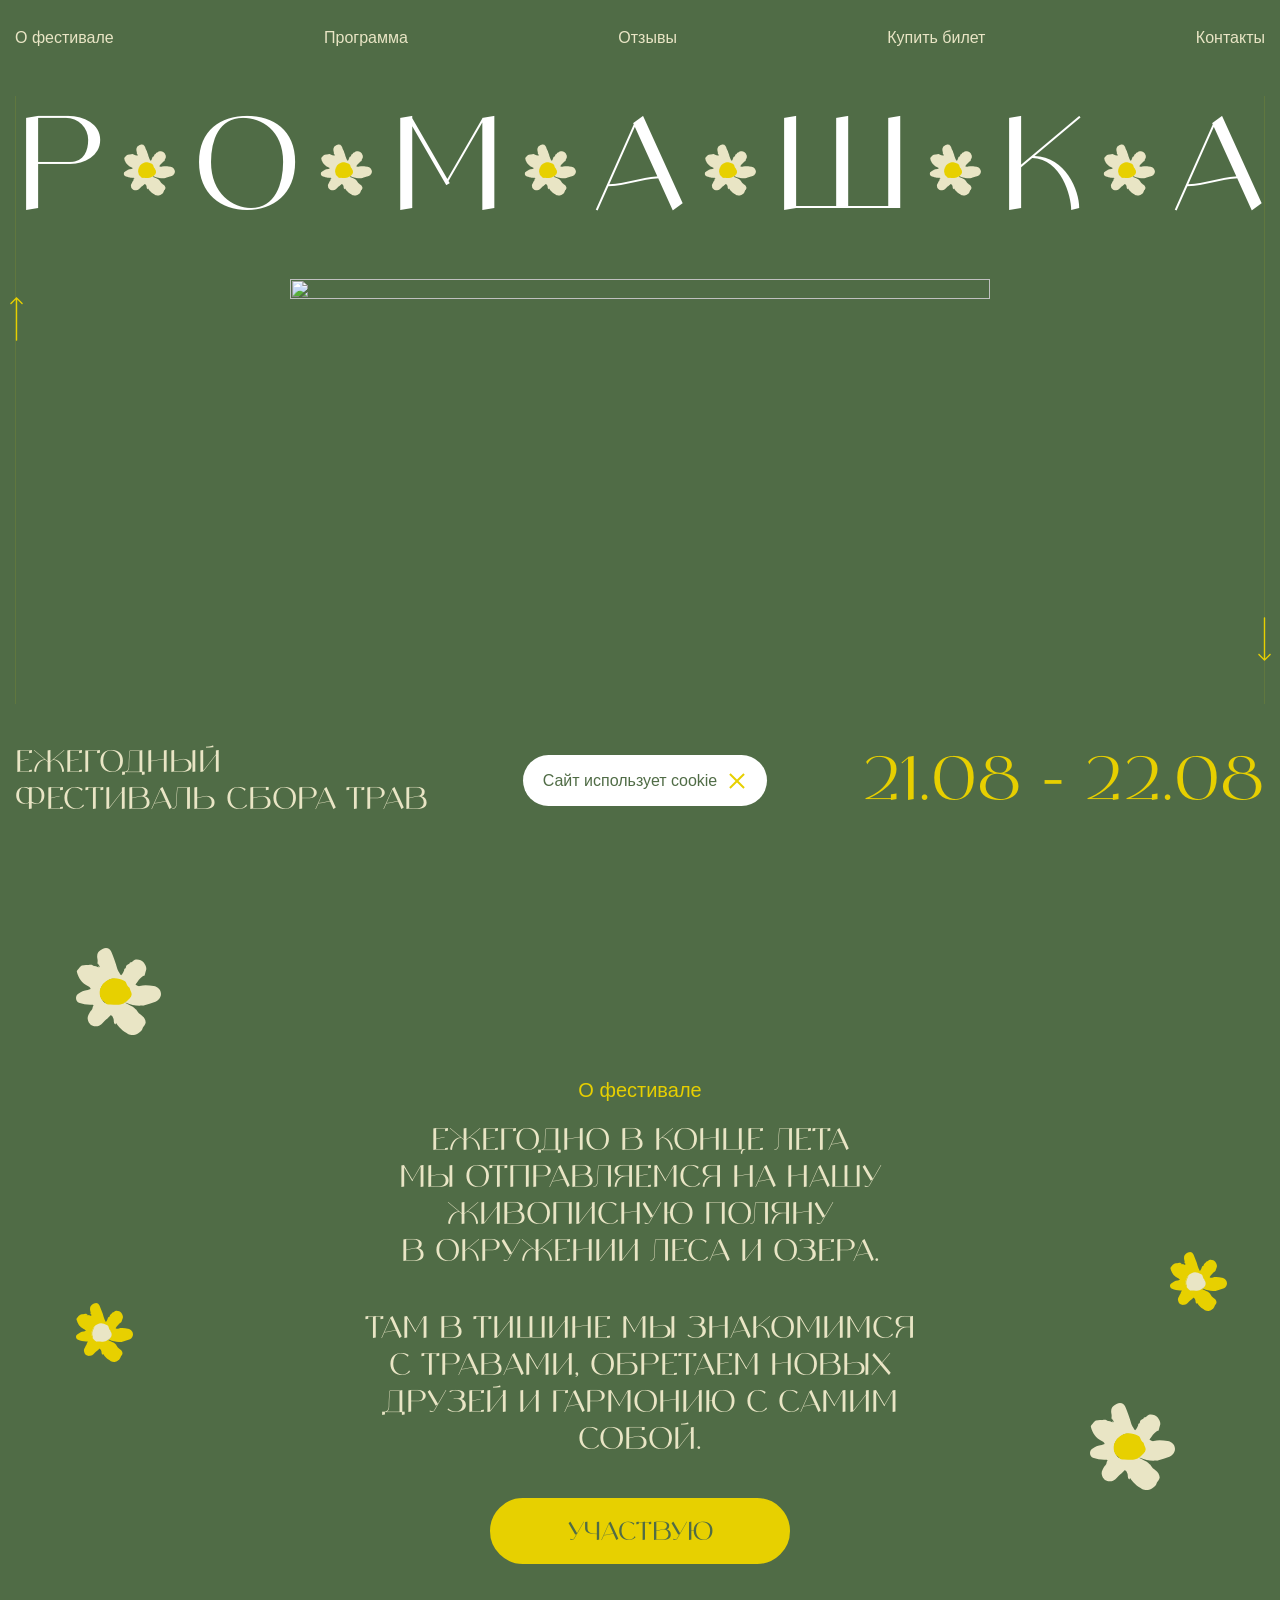
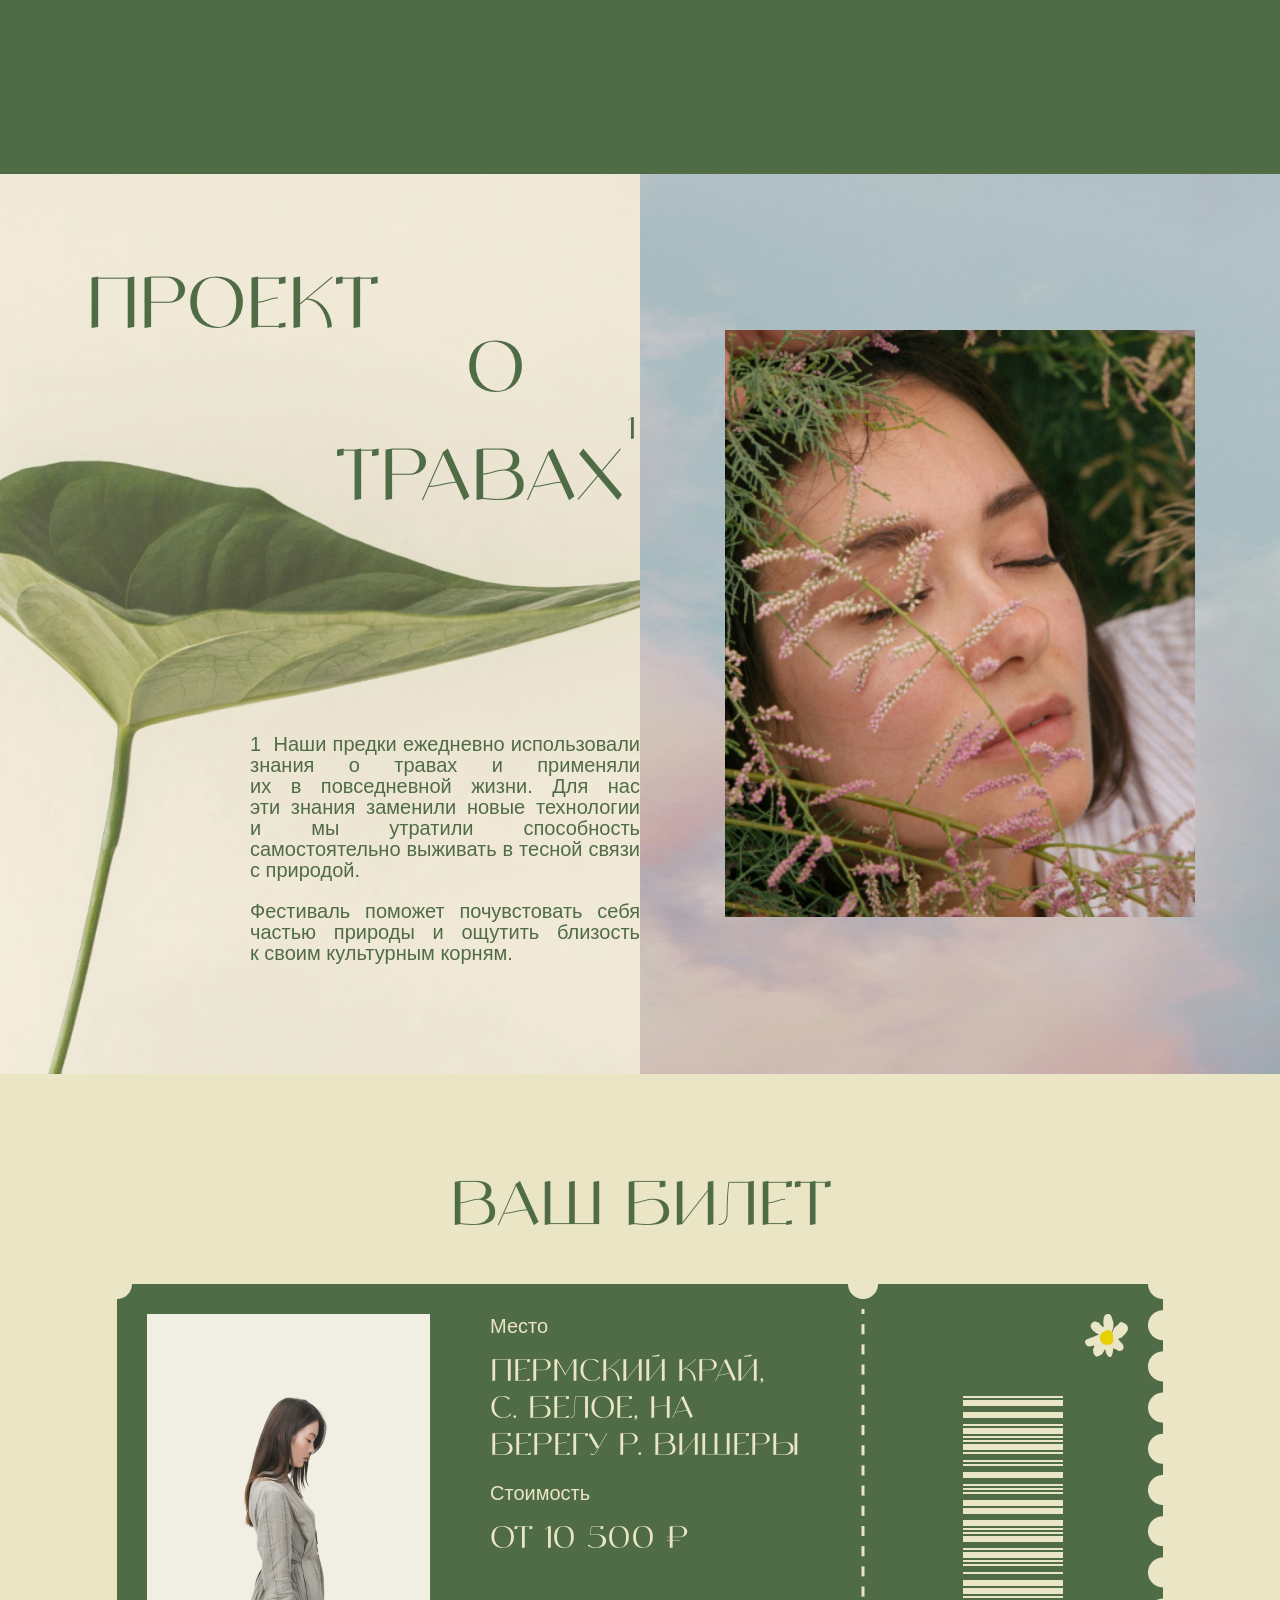
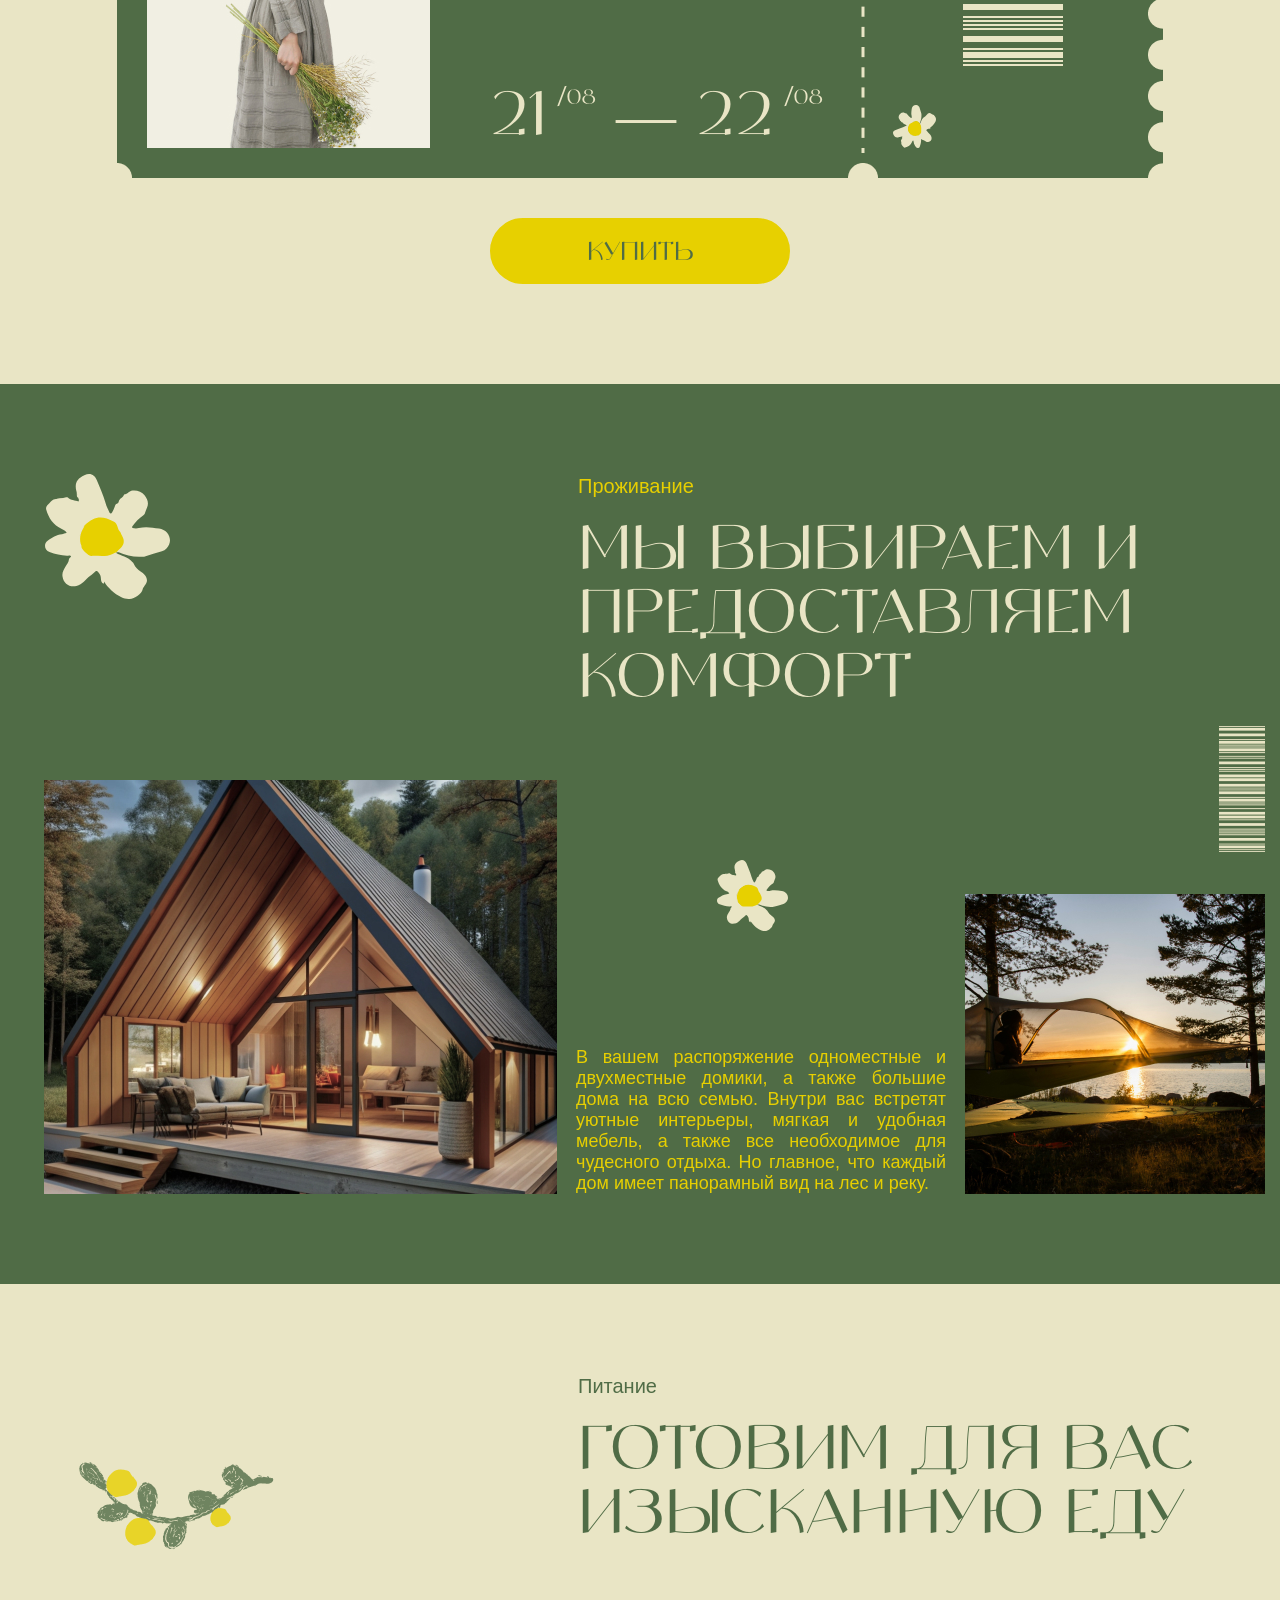
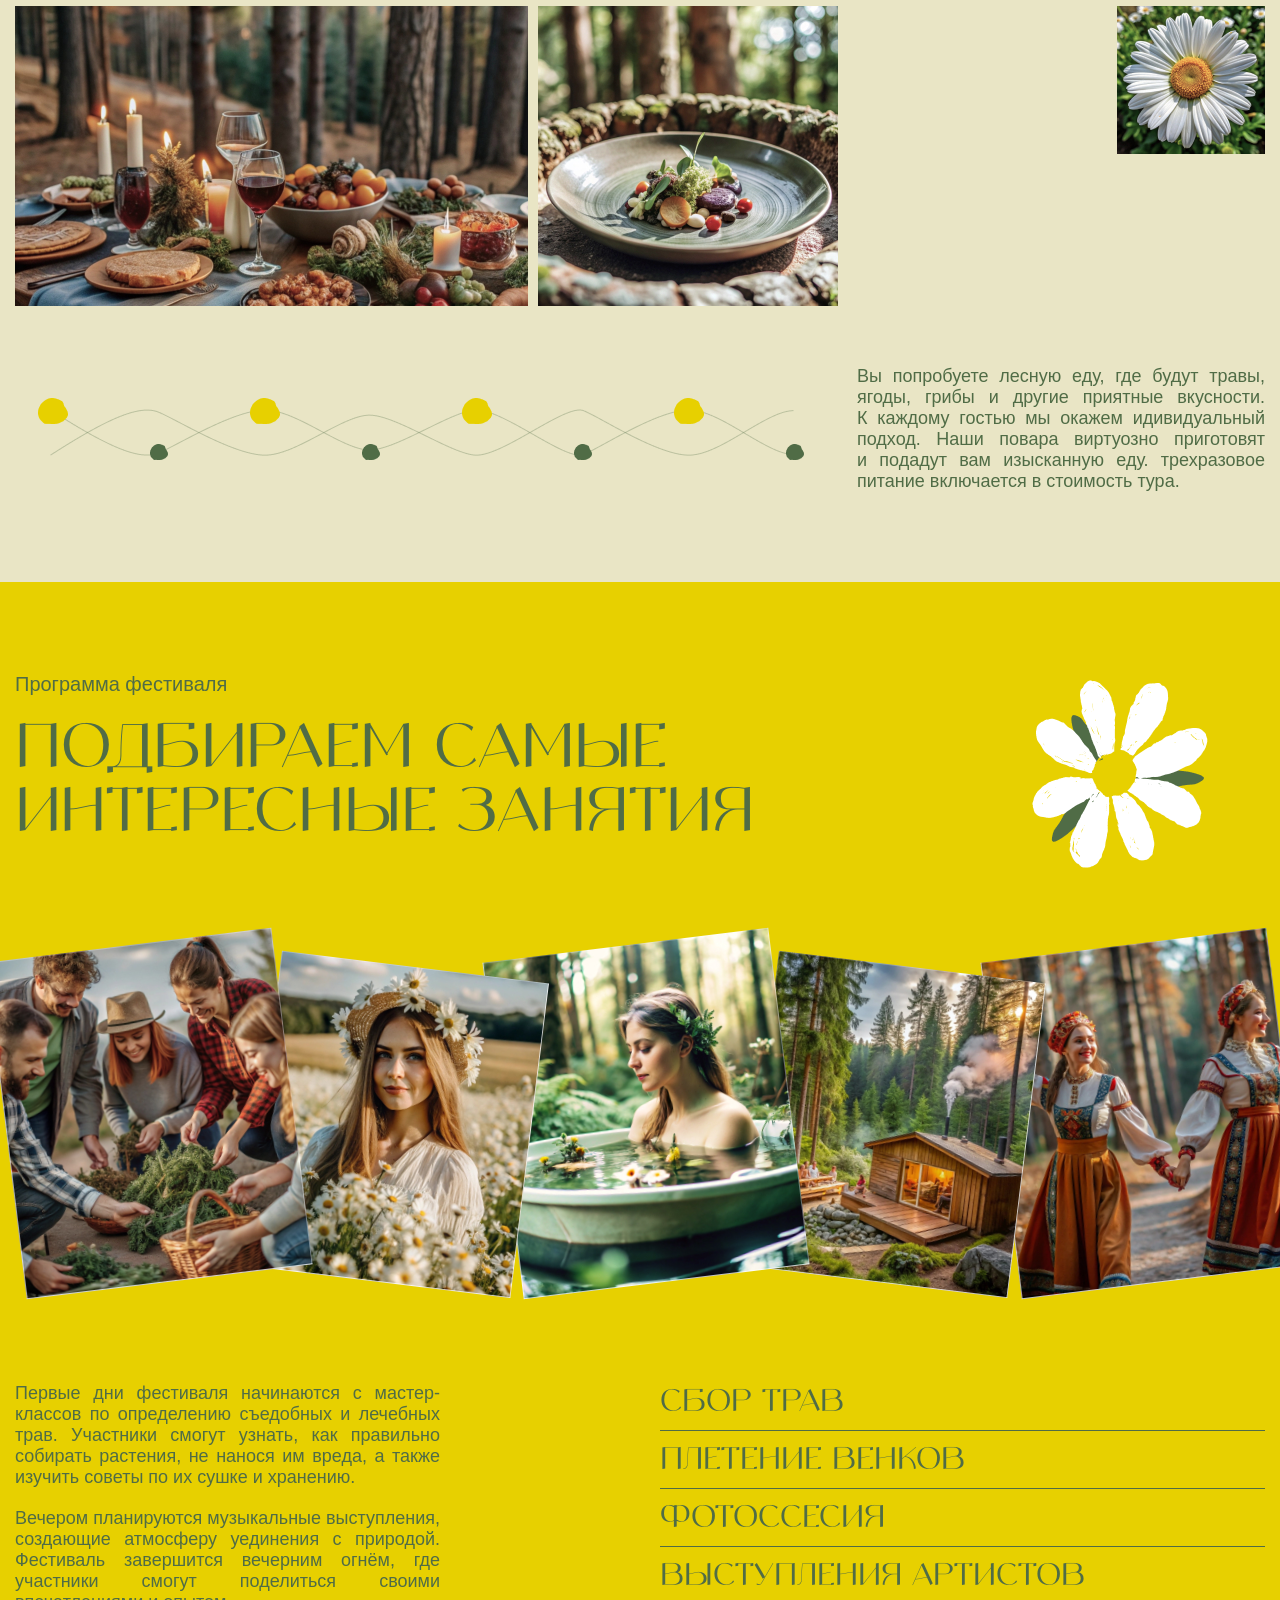
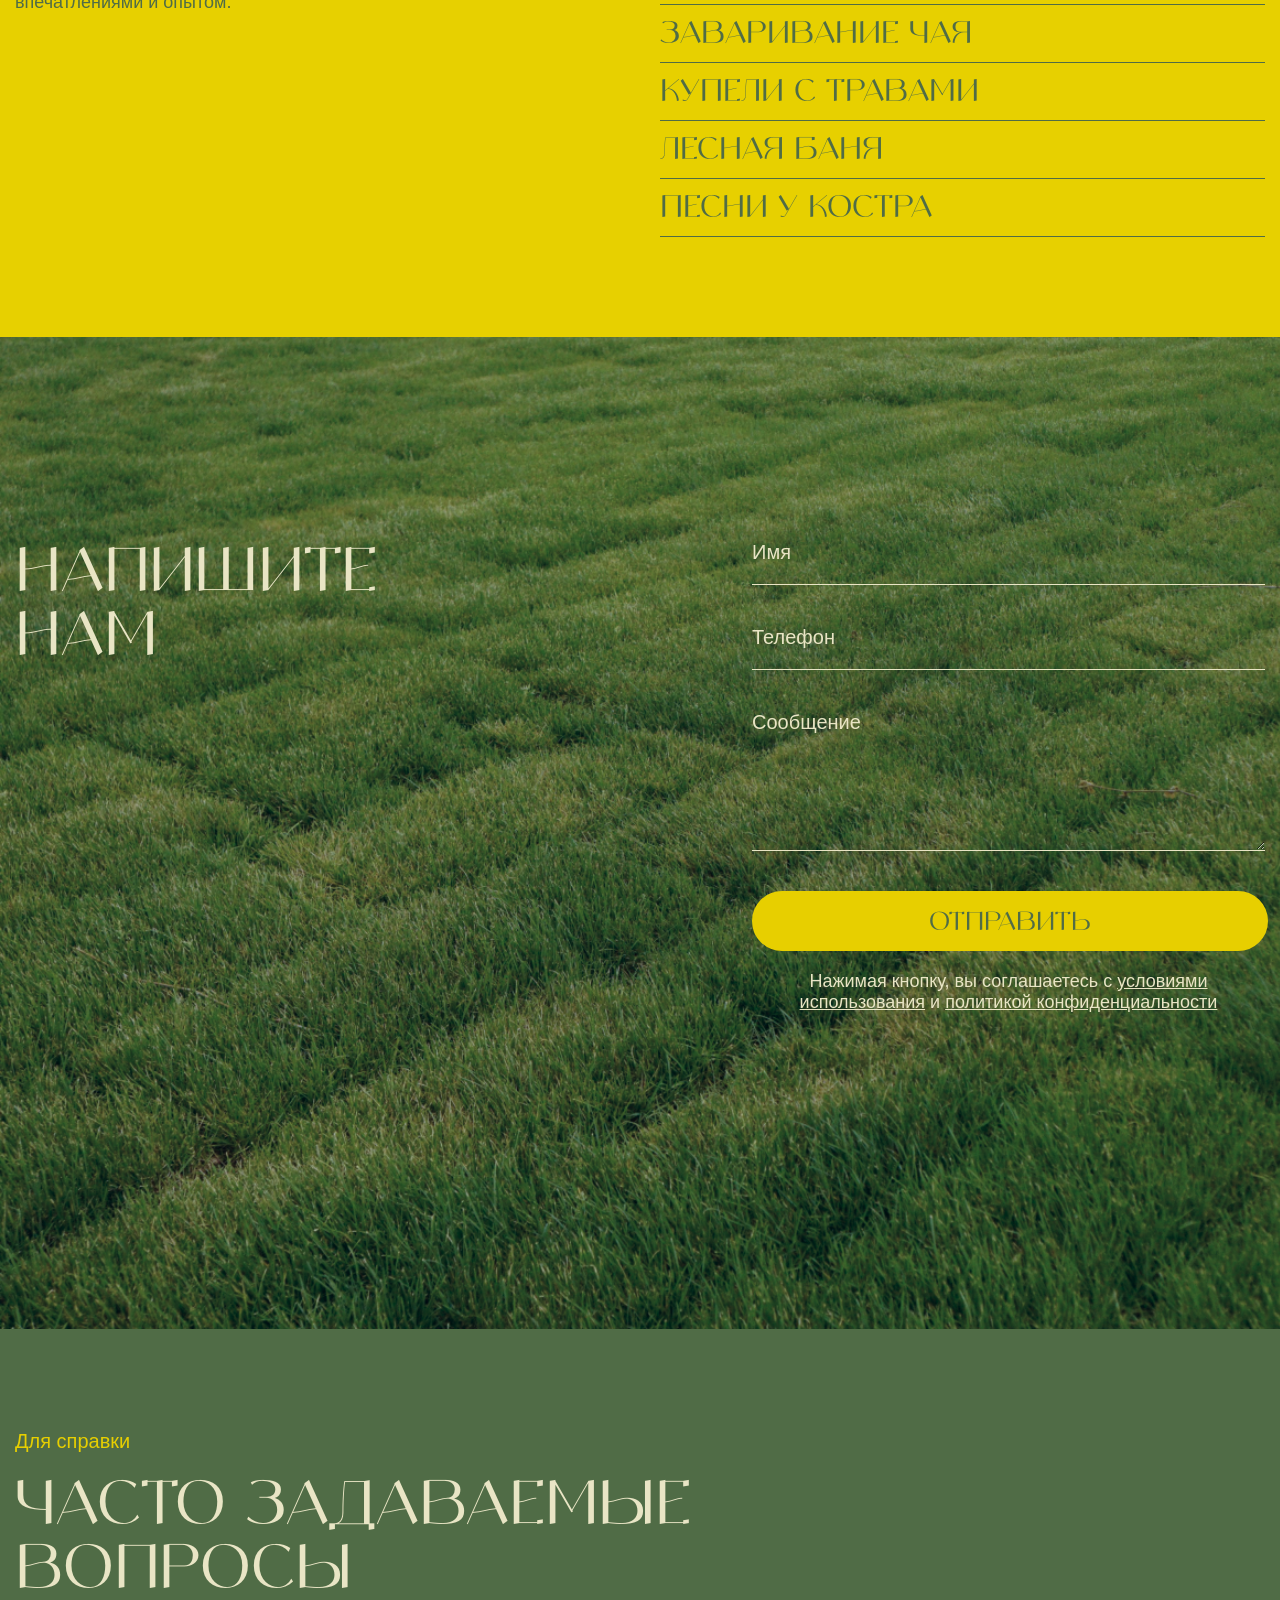
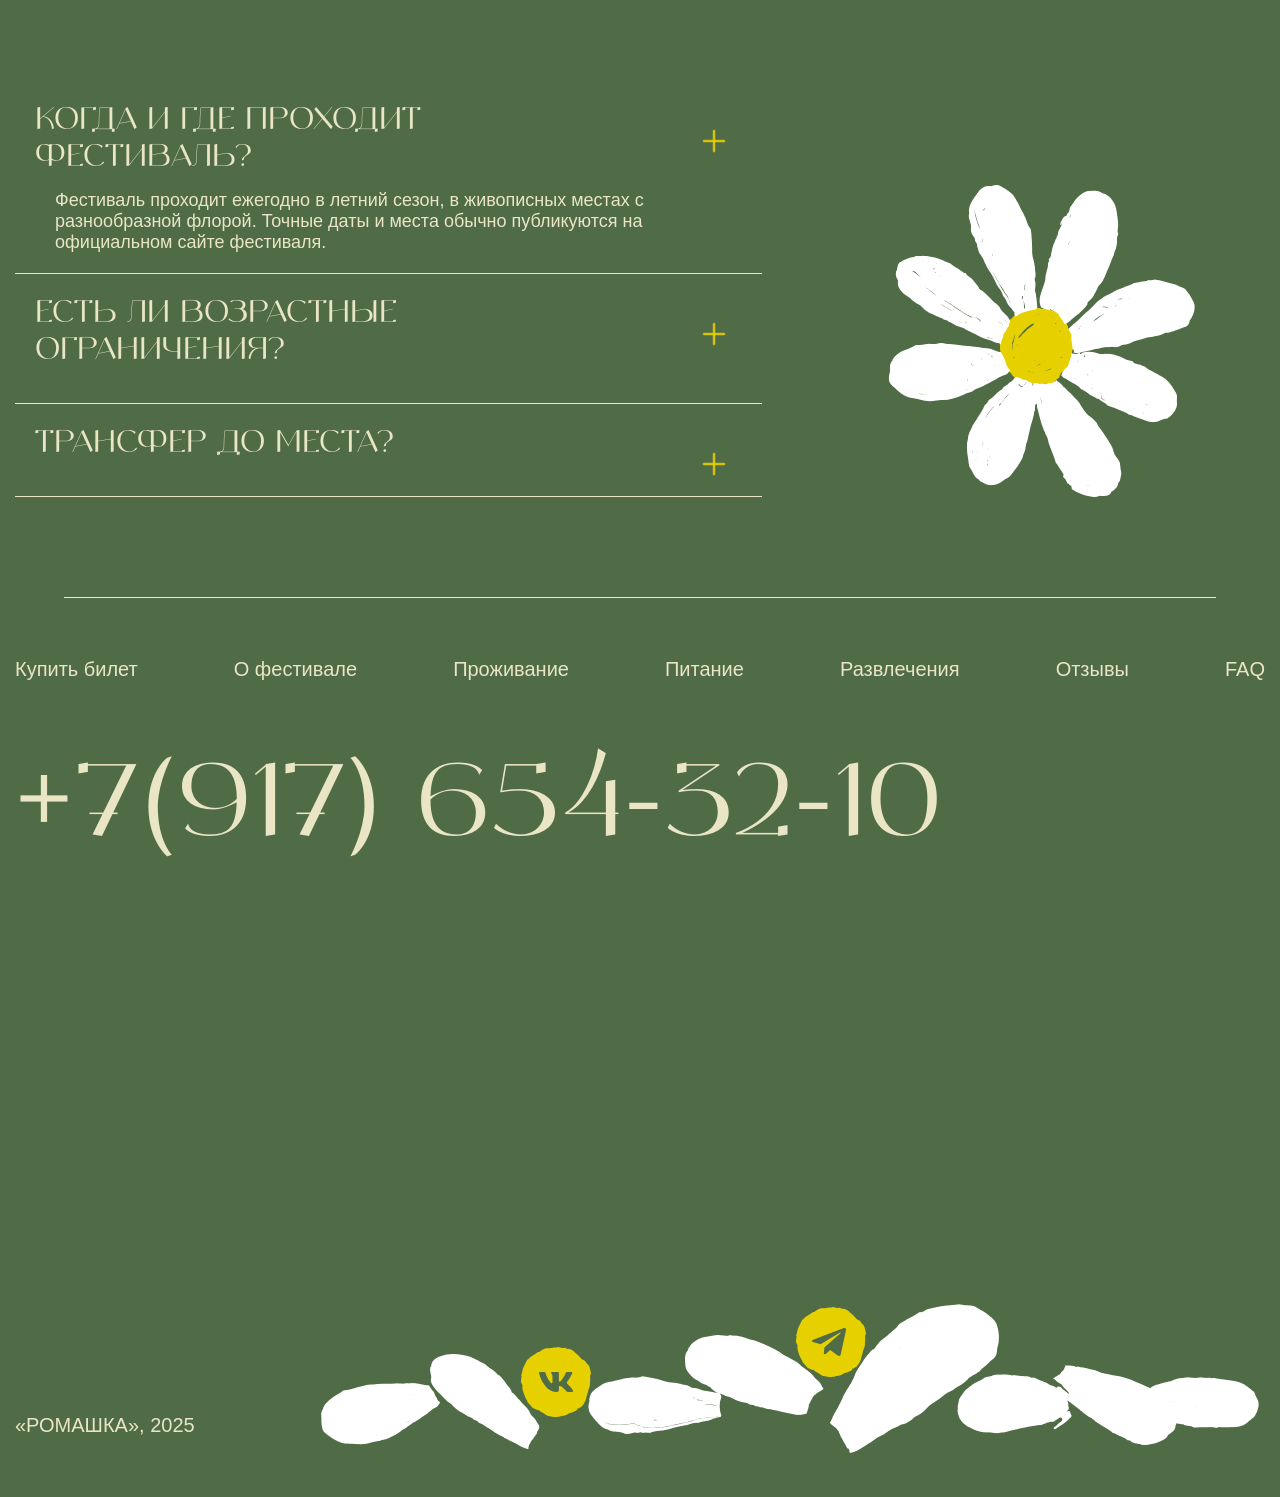
==== commit 4181d7b5: "Правки блок reference" ====
--- a/index.html
+++ b/index.html
@@ -30,42 +30,42 @@
     <div class="mobile-block">
       <ul class="menu__list--mobile">
         <li class="menu__item--mobile">
-          <a class="menu__link--mobile" href="#">
+          <a class="menu__link--mobile" href="#section-ticket">
             Купить билет
           </a>
         </li>
         <li class="menu__item--mobile">
-          <a class="menu__link--mobile" href="#">
+          <a class="menu__link--mobile" href="#festivals">
             О фестивале
           </a>
         </li>
         <li class="menu__item--mobile">
-          <a class="menu__link--mobile" href="#">
+          <a class="menu__link--mobile" href="#section-habitation">
             Проживание
           </a>
         </li>
         <li class="menu__item--mobile">
-          <a class="menu__link--mobile" href="#">
+          <a class="menu__link--mobile" href="#section-nutrition">
             Питание
           </a>
         </li>
         <li class="menu__item--mobile">
-          <a class="menu__link--mobile" href="#">
+          <a class="menu__link--mobile" href="#section-program">
             Развлечения
           </a>
         </li>
         <li class="menu__item--mobile">
-          <a class="menu__link--mobile" href="#">
+          <a class="menu__link--mobile" href="#section-reviews">
             Отзывы
           </a>
         </li>
         <li class="menu__item--mobile">
-          <a class="menu__link--mobile" href="#">
+          <a class="menu__link--mobile" href="#section-footer">
             Контакты
           </a>
         </li>
         <li class="menu__item--mobile">
-          <a class="menu__link--mobile" href="#">
+          <a class="menu__link--mobile" href="#section-reference">
             FAQ
           </a>
         </li>
@@ -204,11 +204,11 @@
         <div class="project__bg">
           <div class="project__bg-1">
             <div class="project__bg-1--title">
-            <p class="project__bg-1--text-1">ПРОЕКТ</p>
-            <p class="project__bg-1--text-2">O</p>
-            <p class="project__bg-1--text-3">ТРАВАХ</p>
-            <p class="project__bg-1--text-4">1</p>
-          </div>
+              <p class="project__bg-1--text-1">ПРОЕКТ</p>
+              <p class="project__bg-1--text-2">O</p>
+              <p class="project__bg-1--text-3">ТРАВАХ</p>
+              <p class="project__bg-1--text-4">1</p>
+            </div>
 
             <div class="project__bg-1--block-text">
               <p class="project__bg-1--text">
@@ -505,23 +505,37 @@
         <h2 class="reference__title">часто задаваемые вопросы</h2>
         <div class="reference__content">
           <div class="reference__questions">
-            <div class="reference__questions-1">
-              <div class="questions__title">когда и где проходит фестиваль?</div>
-              <p class="questions__text">Фестиваль проходит ежегодно в летний сезон, в живописных местах
-                с разнообразной флорой. Точные даты и места обычно публикуются
-                на официальном сайте фестиваля.</p>
-            </div>
-            <div class="reference__questions-2">
-              <div class="questions__title">Есть ли возрастные ограничения?</div>
-              <p class="questions__text none">Фестиваль проходит ежегодно в летний сезон, в живописных местах
-                с разнообразной флорой. Точные даты и места обычно публикуются
-                на официальном сайте фестиваля.</p>
-            </div>
-            <div class="reference__questions-3">
-              <div class="questions__title">Трансфер до места?</div>
-              <p class="questions__text none">Фестиваль проходит ежегодно в летний сезон, в живописных местах
-                с разнообразной флорой. Точные даты и места обычно публикуются
-                на официальном сайте фестиваля.</p>
+            <div class="reference__question reference__questions-1">
+              <div class="questions__header">
+                <p class="questions__title">когда и где проходит фестиваль?</p>
+              </div>
+              <div class="questions__content" style="max-height: 80px;">
+                <p class="questions__text">Фестиваль проходит ежегодно в летний сезон, в живописных местах
+                  с разнообразной флорой. Точные даты и места обычно публикуются
+                  на официальном сайте фестиваля.</p>
+              </div>
+            </div>
+
+            <div class="reference__question reference__questions-2">
+              <div class="questions__header">
+                <p class="questions__title">Есть ли возрастные ограничения?</p>
+              </div>
+              <div class="questions__content">
+                <p class="questions__text">Фестиваль проходит ежегодно в летний сезон, в живописных местах
+                  с разнообразной флорой. Точные даты и места обычно публикуются
+                  на официальном сайте фестиваля.</p>
+              </div>
+            </div>
+
+            <div class="reference__question reference__questions-3">
+              <div class="questions__header">
+                <p class="questions__title">Трансфер до места?</p>
+              </div>
+              <div class="questions__content">
+                <p class="questions__text">Фестиваль проходит ежегодно в летний сезон, в живописных местах
+                  с разнообразной флорой. Точные даты и места обычно публикуются
+                  на официальном сайте фестиваля.</p>
+              </div>
             </div>
           </div>
           <div class="rference__chamomile">
@@ -535,47 +549,47 @@
   <footer id="section-footer" class="footer">
     <div class="container">
       <div class="footer__content">
-      <nav class="footer-menu">
-        <ul class="footer-menu__list">
-          <li class="footer-menu__item">
-            <a class="footer-menu__link" href="#section-ticket">
-              Купить билет
-            </a>
-          </li>
-          <li class="footer-menu__item">
-            <a class="footer-menu__link" href="#section-festival">
-              О фестивале
-            </a>
-          </li>
-          <li class="footer-menu__item">
-            <a class="footer-menu__link" href="#section-habitation">
-              Проживание
-            </a>
-          </li>
-          <li class="footer-menu__item">
-            <a class="footer-menu__link" href="#section-nutrition">
-              Питание
-            </a>
-          </li>
-          <li class="footer-menu__item">
-            <a class="footer-menu__link" href="#section-program">
-              Развлечения
-            </a>
-          </li>
-          <li class="footer-menu__item">
-            <a class="footer-menu__link" href="#section-reviews">
-              Отзывы
-            </a>
-          </li>
-          <li class="footer-menu__item">
-            <a class="footer-menu__link" href="#section-reference">
-              FAQ
-            </a>
-          </li>
-        </ul>
-      </nav>
-      <h1 class="footer__contact">+7(917) 654-32-10</h1>
-    </div>
+        <nav class="footer-menu">
+          <ul class="footer-menu__list">
+            <li class="footer-menu__item">
+              <a class="footer-menu__link" href="#section-ticket">
+                Купить билет
+              </a>
+            </li>
+            <li class="footer-menu__item">
+              <a class="footer-menu__link" href="#section-festival">
+                О фестивале
+              </a>
+            </li>
+            <li class="footer-menu__item">
+              <a class="footer-menu__link" href="#section-habitation">
+                Проживание
+              </a>
+            </li>
+            <li class="footer-menu__item">
+              <a class="footer-menu__link" href="#section-nutrition">
+                Питание
+              </a>
+            </li>
+            <li class="footer-menu__item">
+              <a class="footer-menu__link" href="#section-program">
+                Развлечения
+              </a>
+            </li>
+            <li class="footer-menu__item">
+              <a class="footer-menu__link" href="#section-reviews">
+                Отзывы
+              </a>
+            </li>
+            <li class="footer-menu__item">
+              <a class="footer-menu__link" href="#section-reference">
+                FAQ
+              </a>
+            </li>
+          </ul>
+        </nav>
+        <h1 class="footer__contact">+7(917) 654-32-10</h1>
+      </div>
       <div class="footer__bottom">
         <p class="footer__bottom--title">«РОМАШКА», 2025</p>
         <div class="footer__bottom--petals">
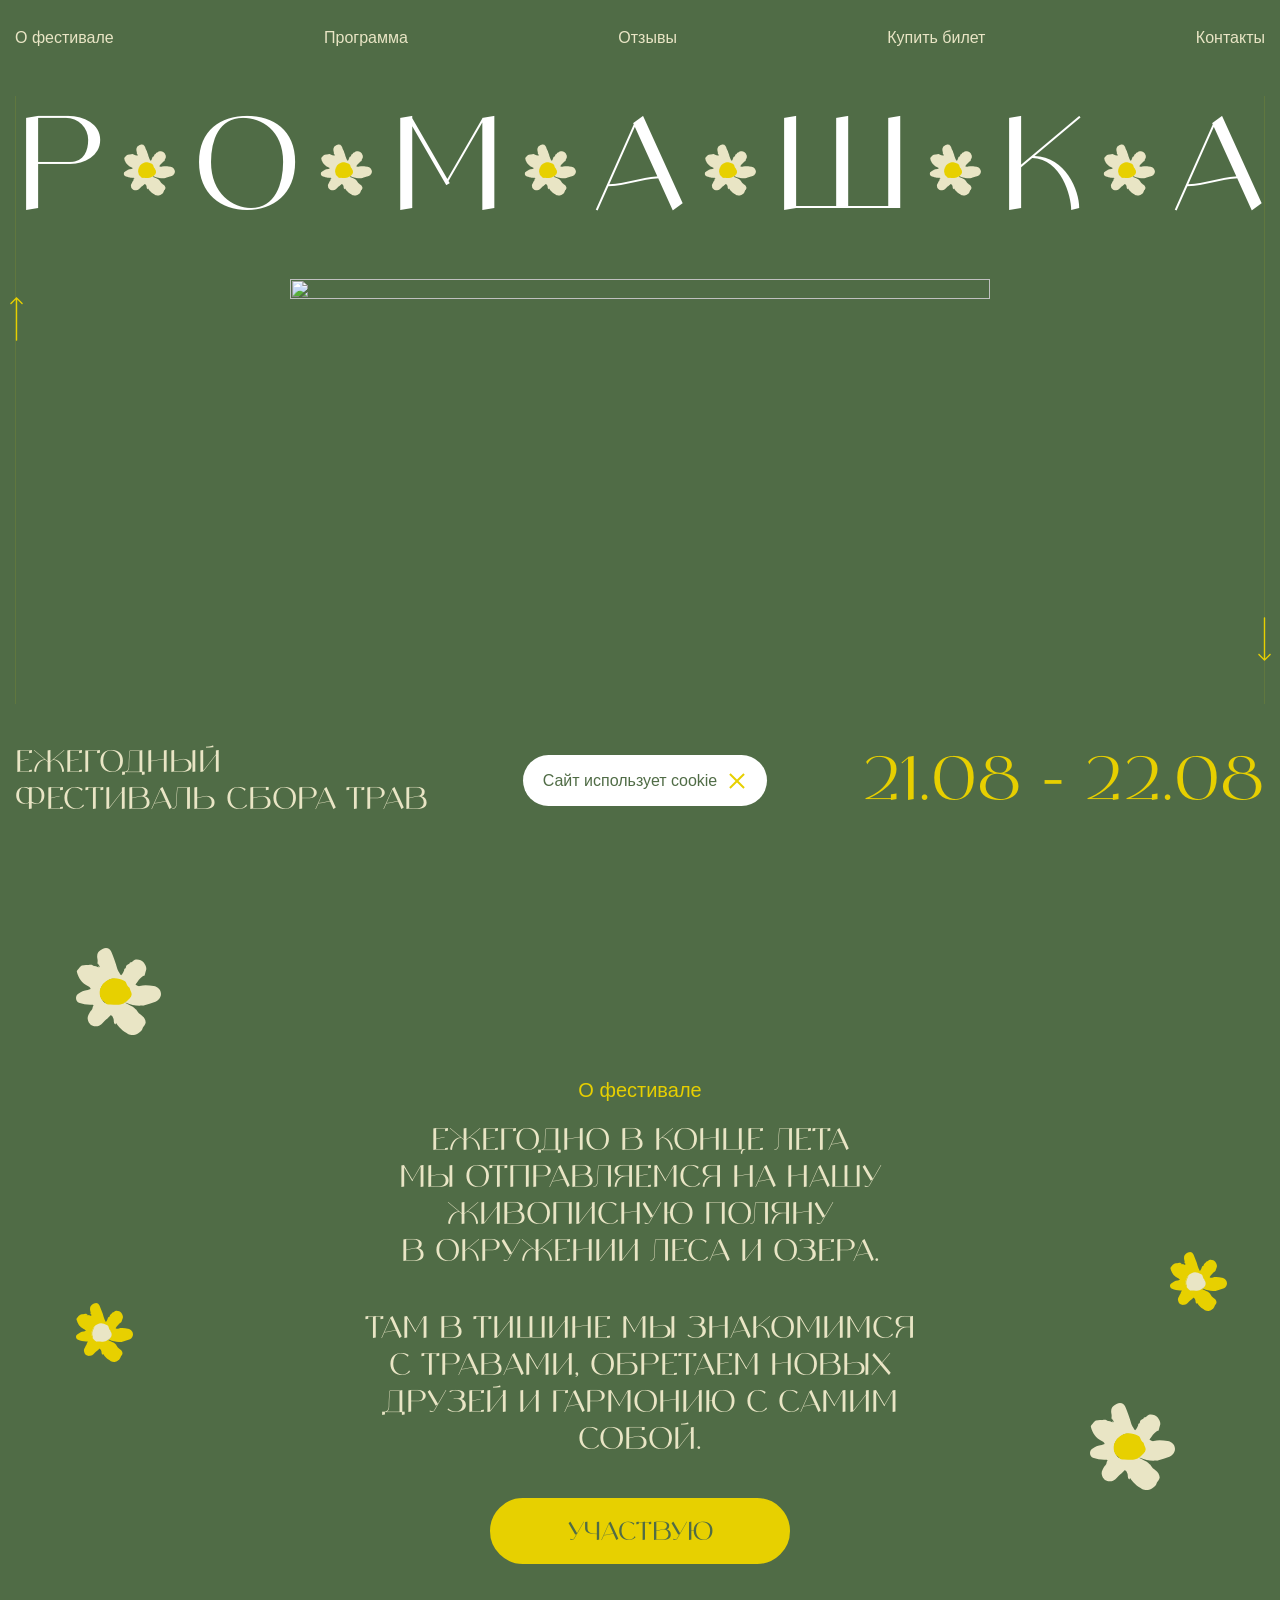
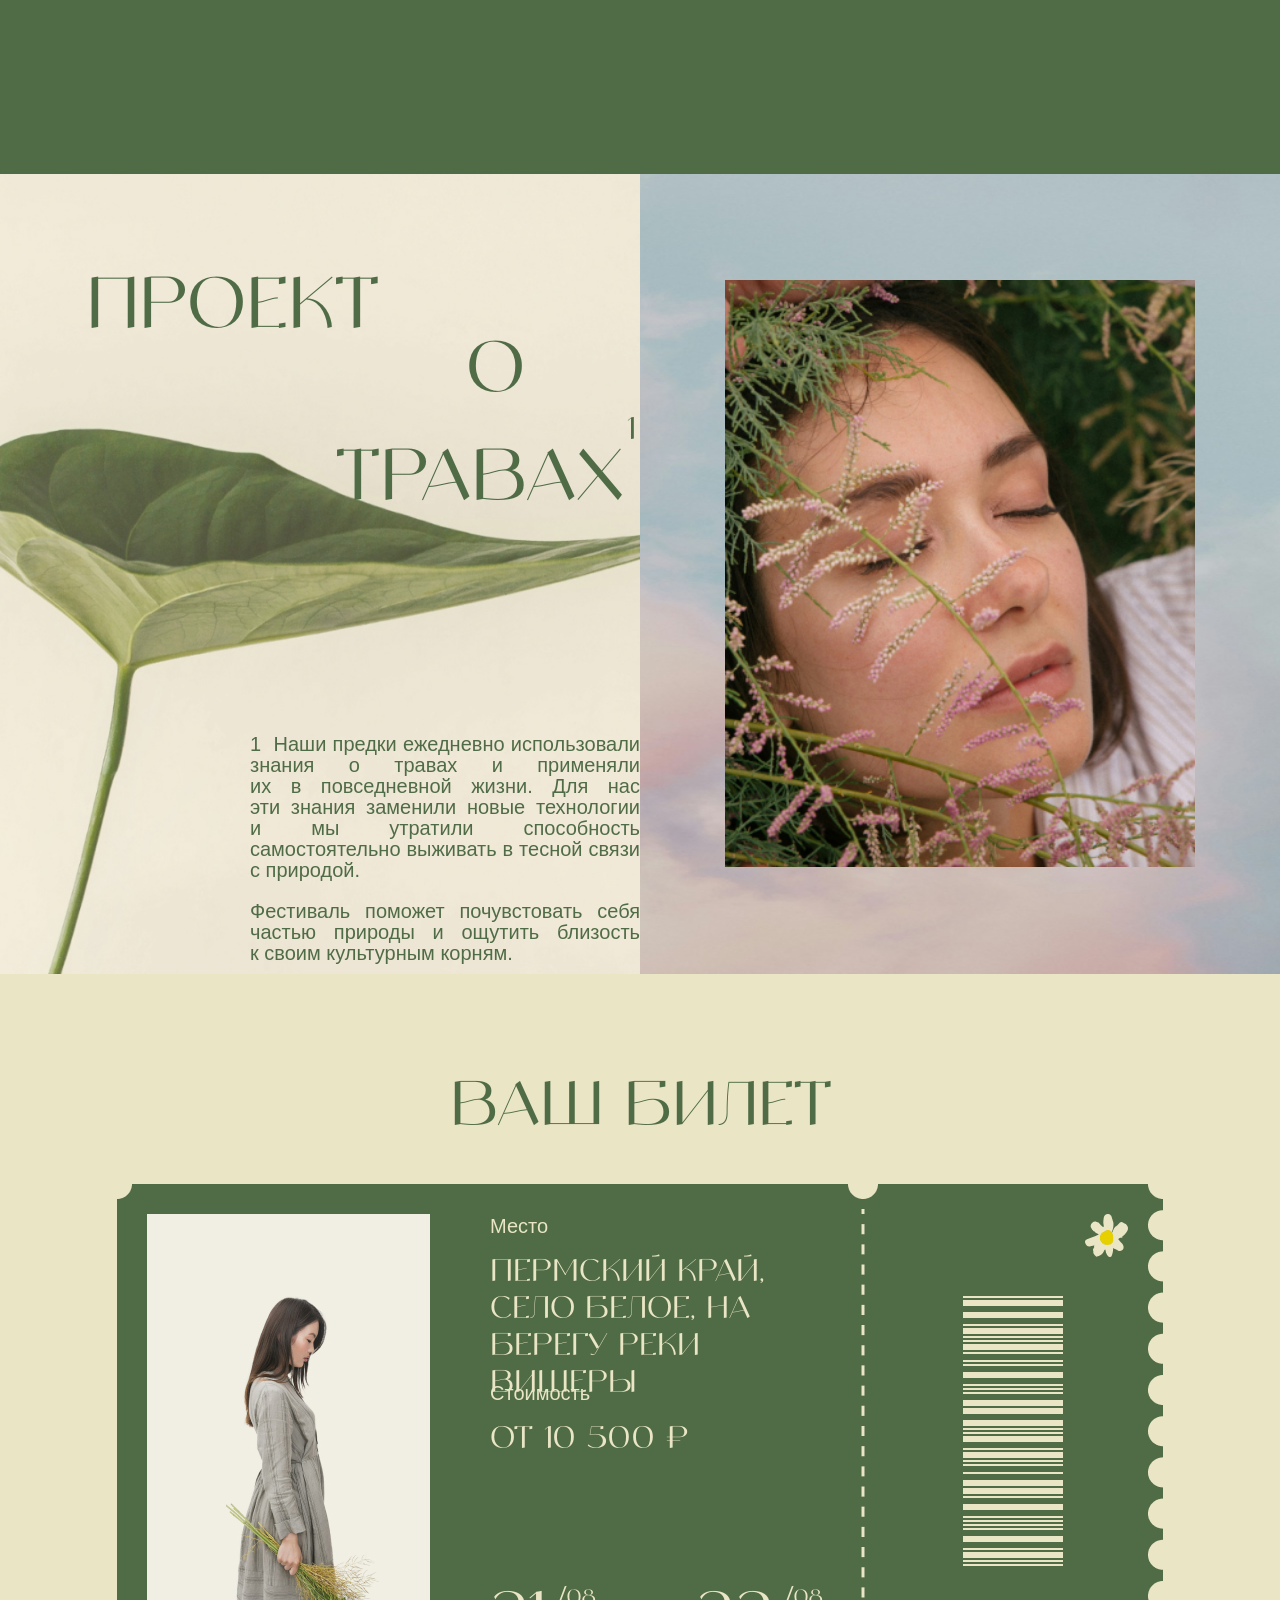
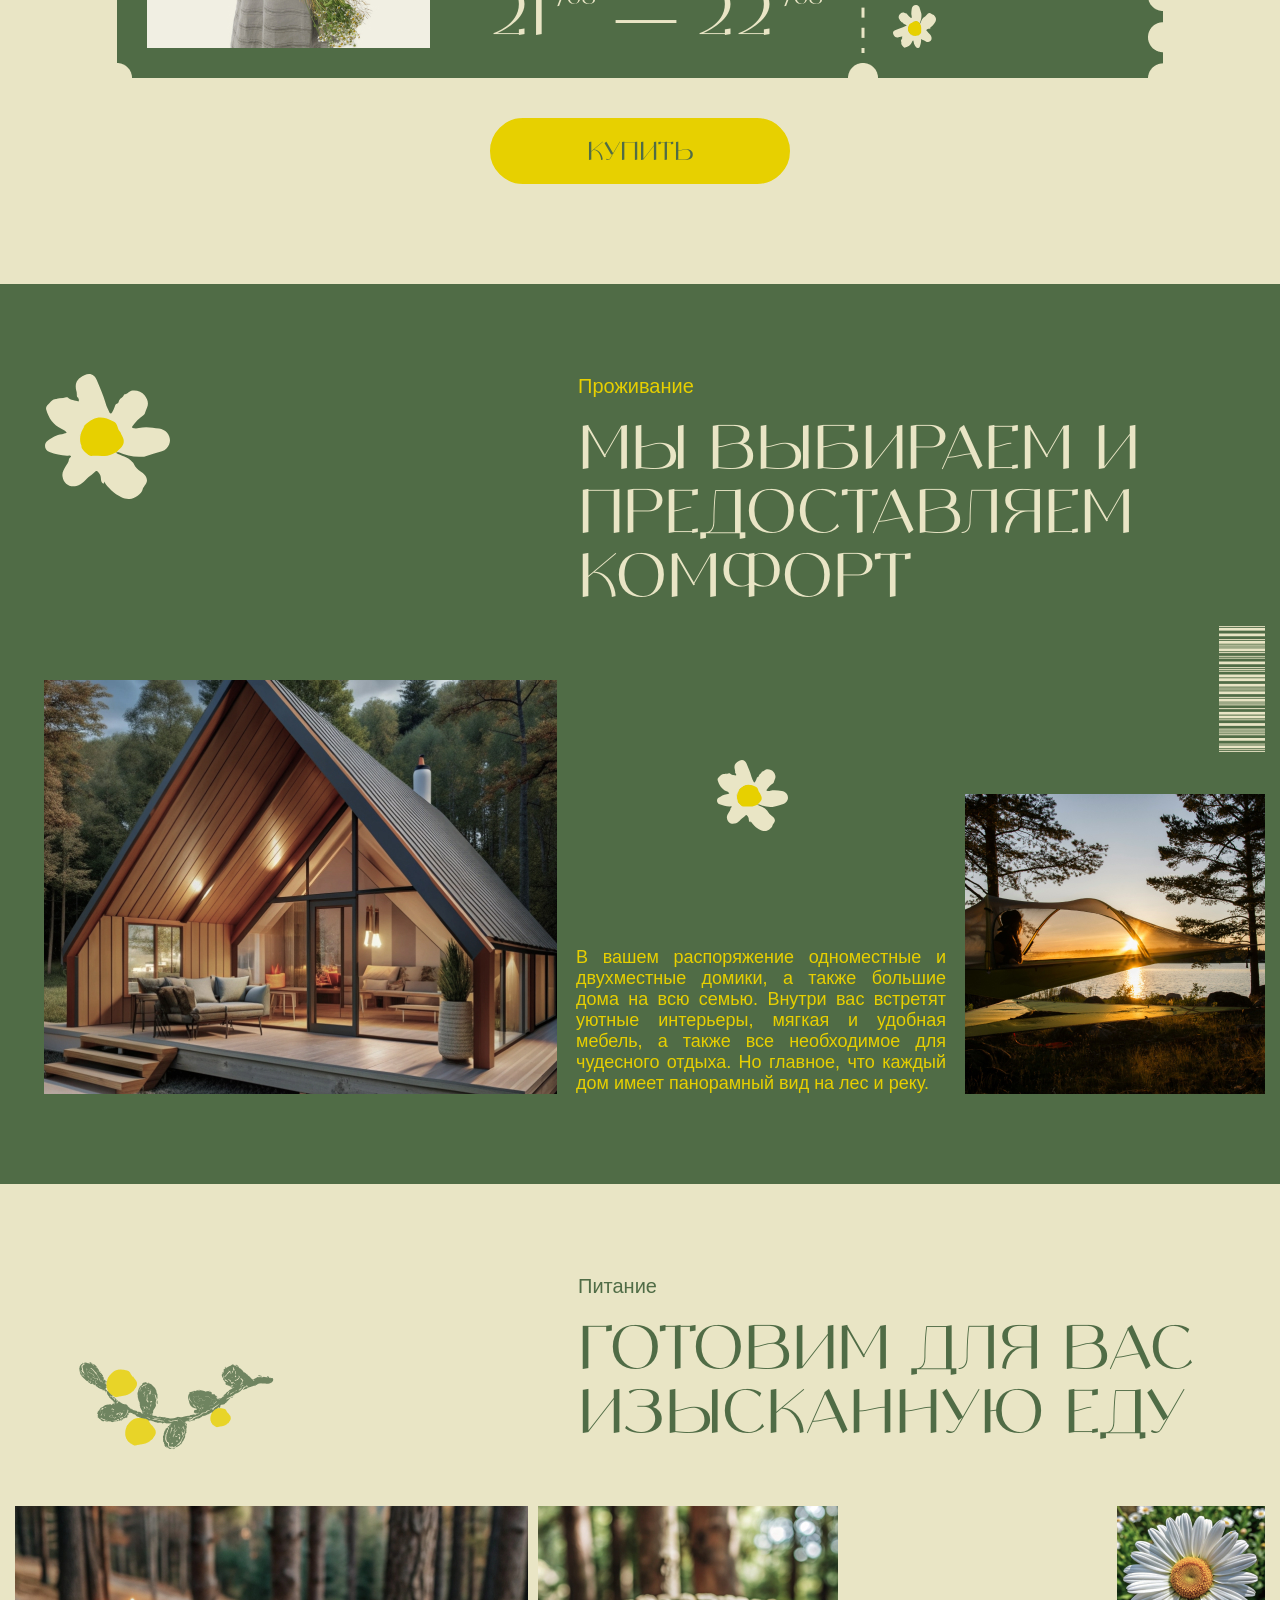
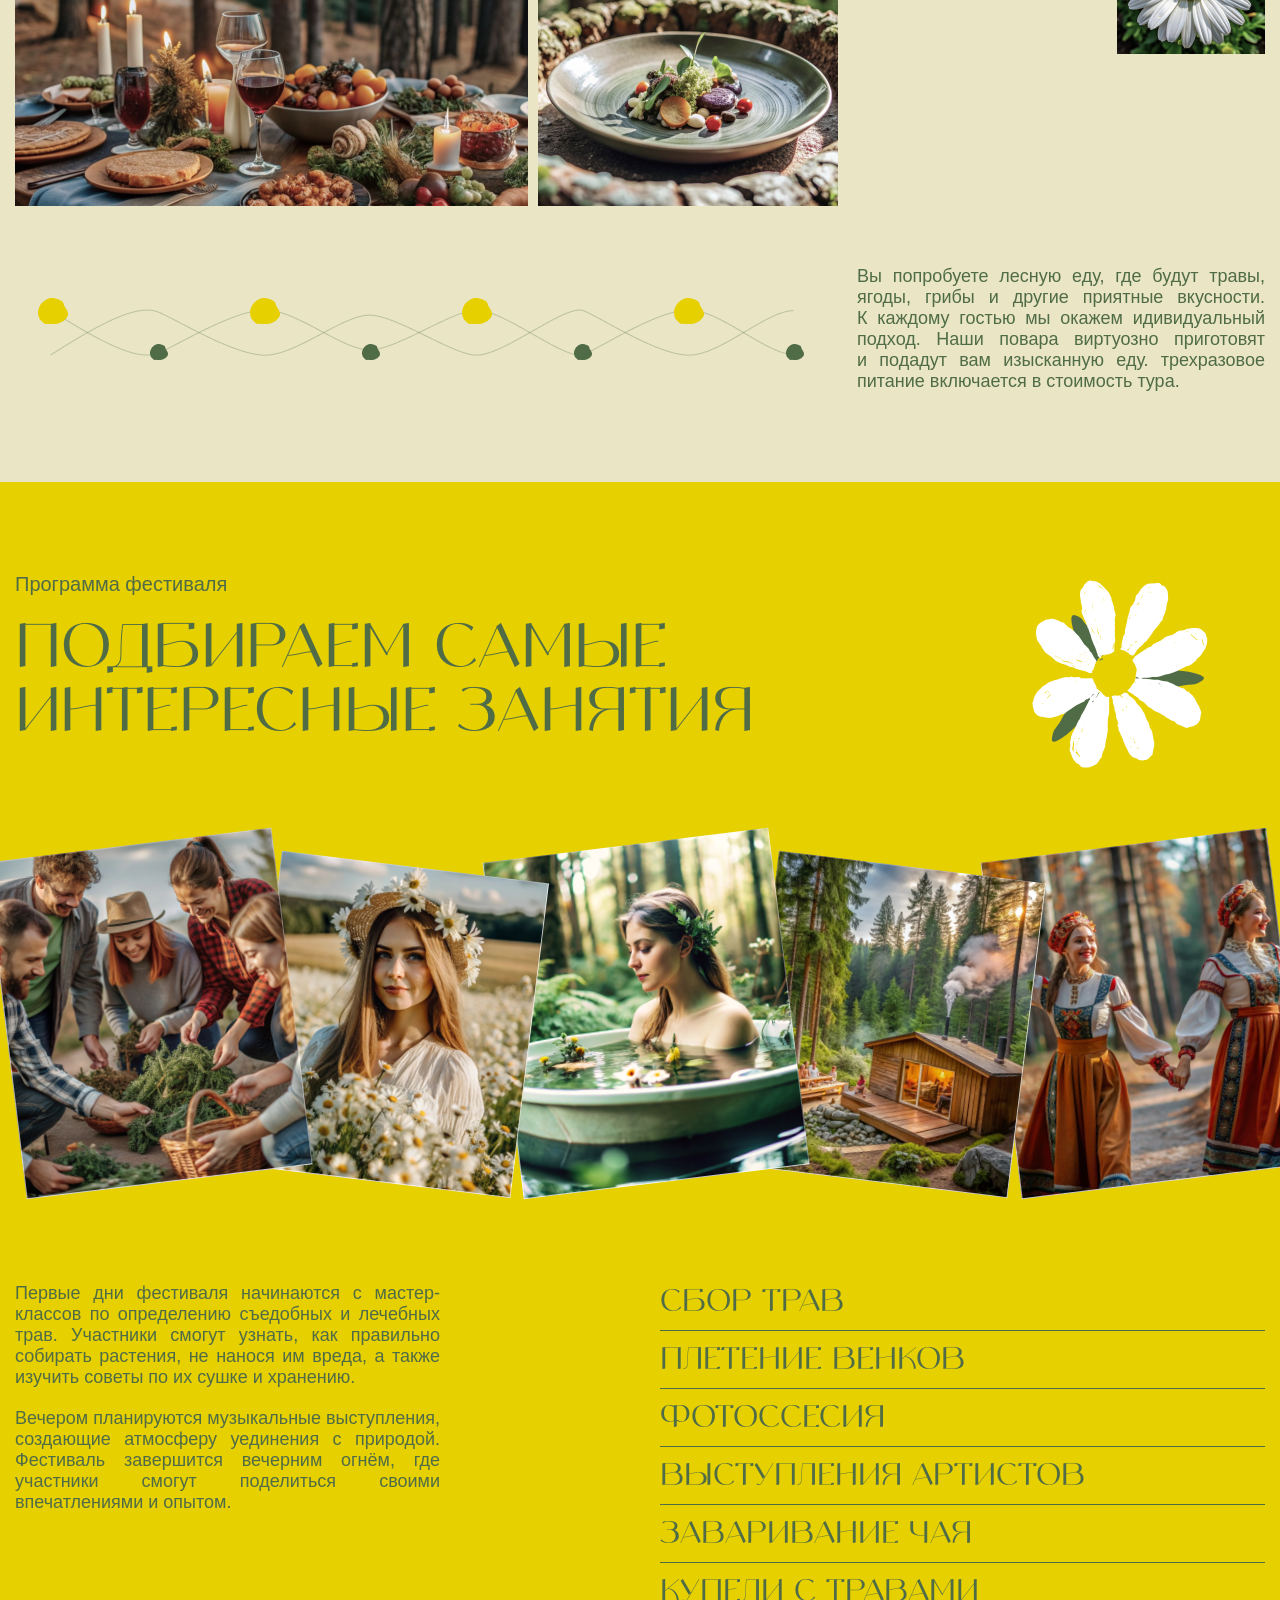
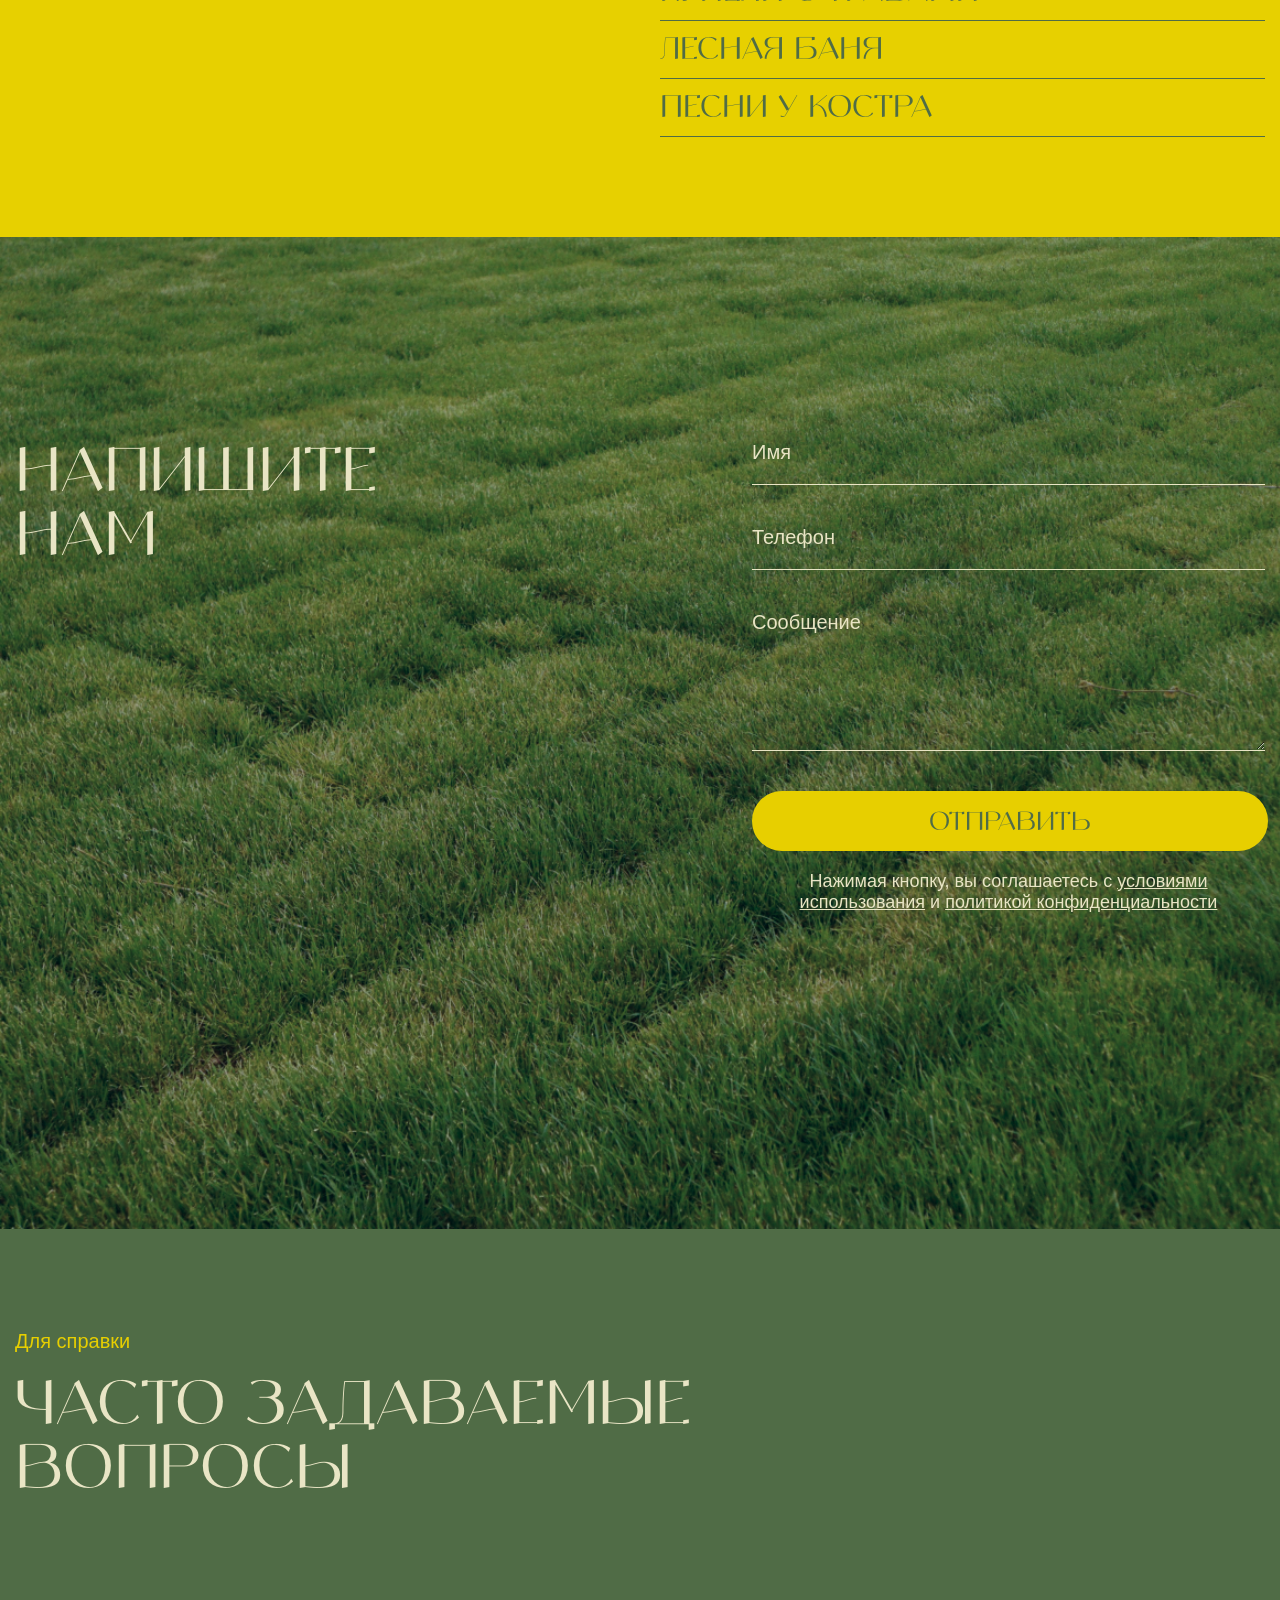
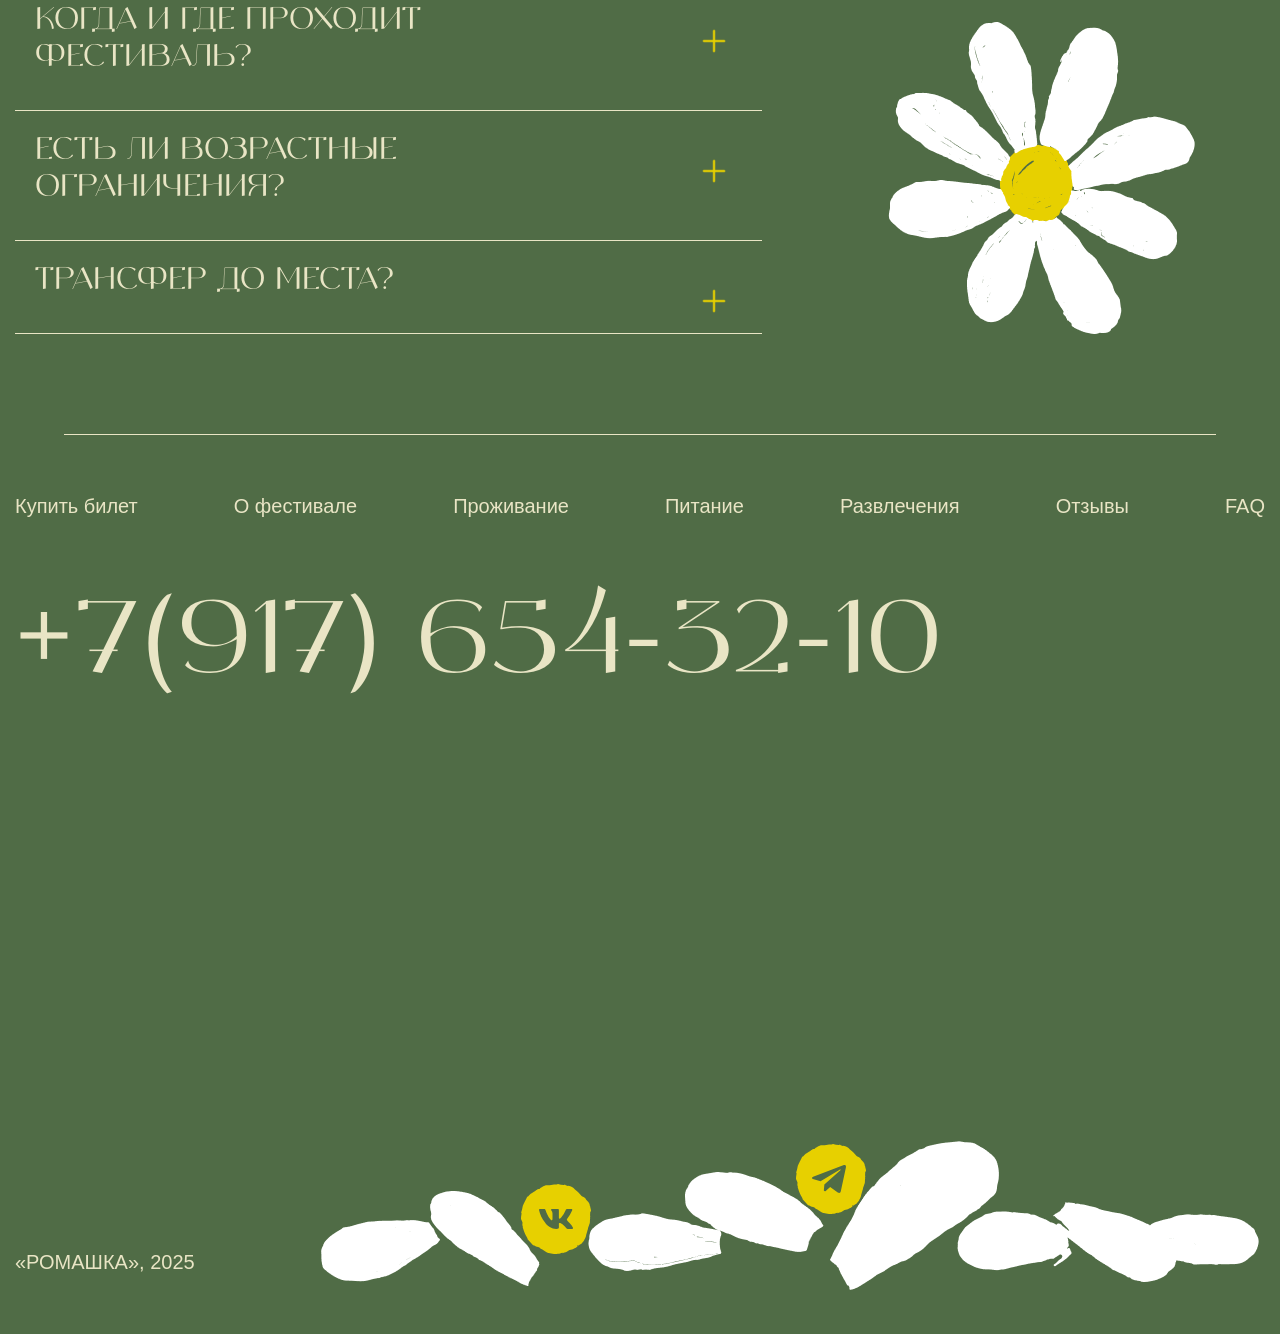
==== commit 56ff6bc1: "Правки блока hab" ====
--- a/index.html
+++ b/index.html
@@ -221,6 +221,7 @@
               </p>
             </div>
             <img class="img__bg-1" src="./img/project/project-bg_1.jpg" alt="bg-1">
+            <img class="img__bg-1 img__bg-1-mob" src="./img/project/project-bg_1-mob.jpg" alt="bg-1">
           </div>
           <div class="project__bg-2">
             <img class="img__bg-2-1" src="./img/project/project-1.jpg" alt="лицо">
@@ -245,7 +246,7 @@
               <div class="ticket__cheque-l--text">
                 <p class="ticket__cheque-l--title">Место</p>
                 <p class="ticket__cheque-l--subtitle">Пермский край,
-                  с. Белое, на берегу р. Вишеры</p>
+                  село Белое, на берегу реки Вишеры</p>
                 <p class="ticket__cheque-l--cost">Стоимость</p>
                 <p class="ticket__cheque-l--price">от
                   10 500 ₽</p>
@@ -509,7 +510,7 @@
               <div class="questions__header">
                 <p class="questions__title">когда и где проходит фестиваль?</p>
               </div>
-              <div class="questions__content" style="max-height: 80px;">
+              <div class="questions__content">
                 <p class="questions__text">Фестиваль проходит ежегодно в летний сезон, в живописных местах
                   с разнообразной флорой. Точные даты и места обычно публикуются
                   на официальном сайте фестиваля.</p>
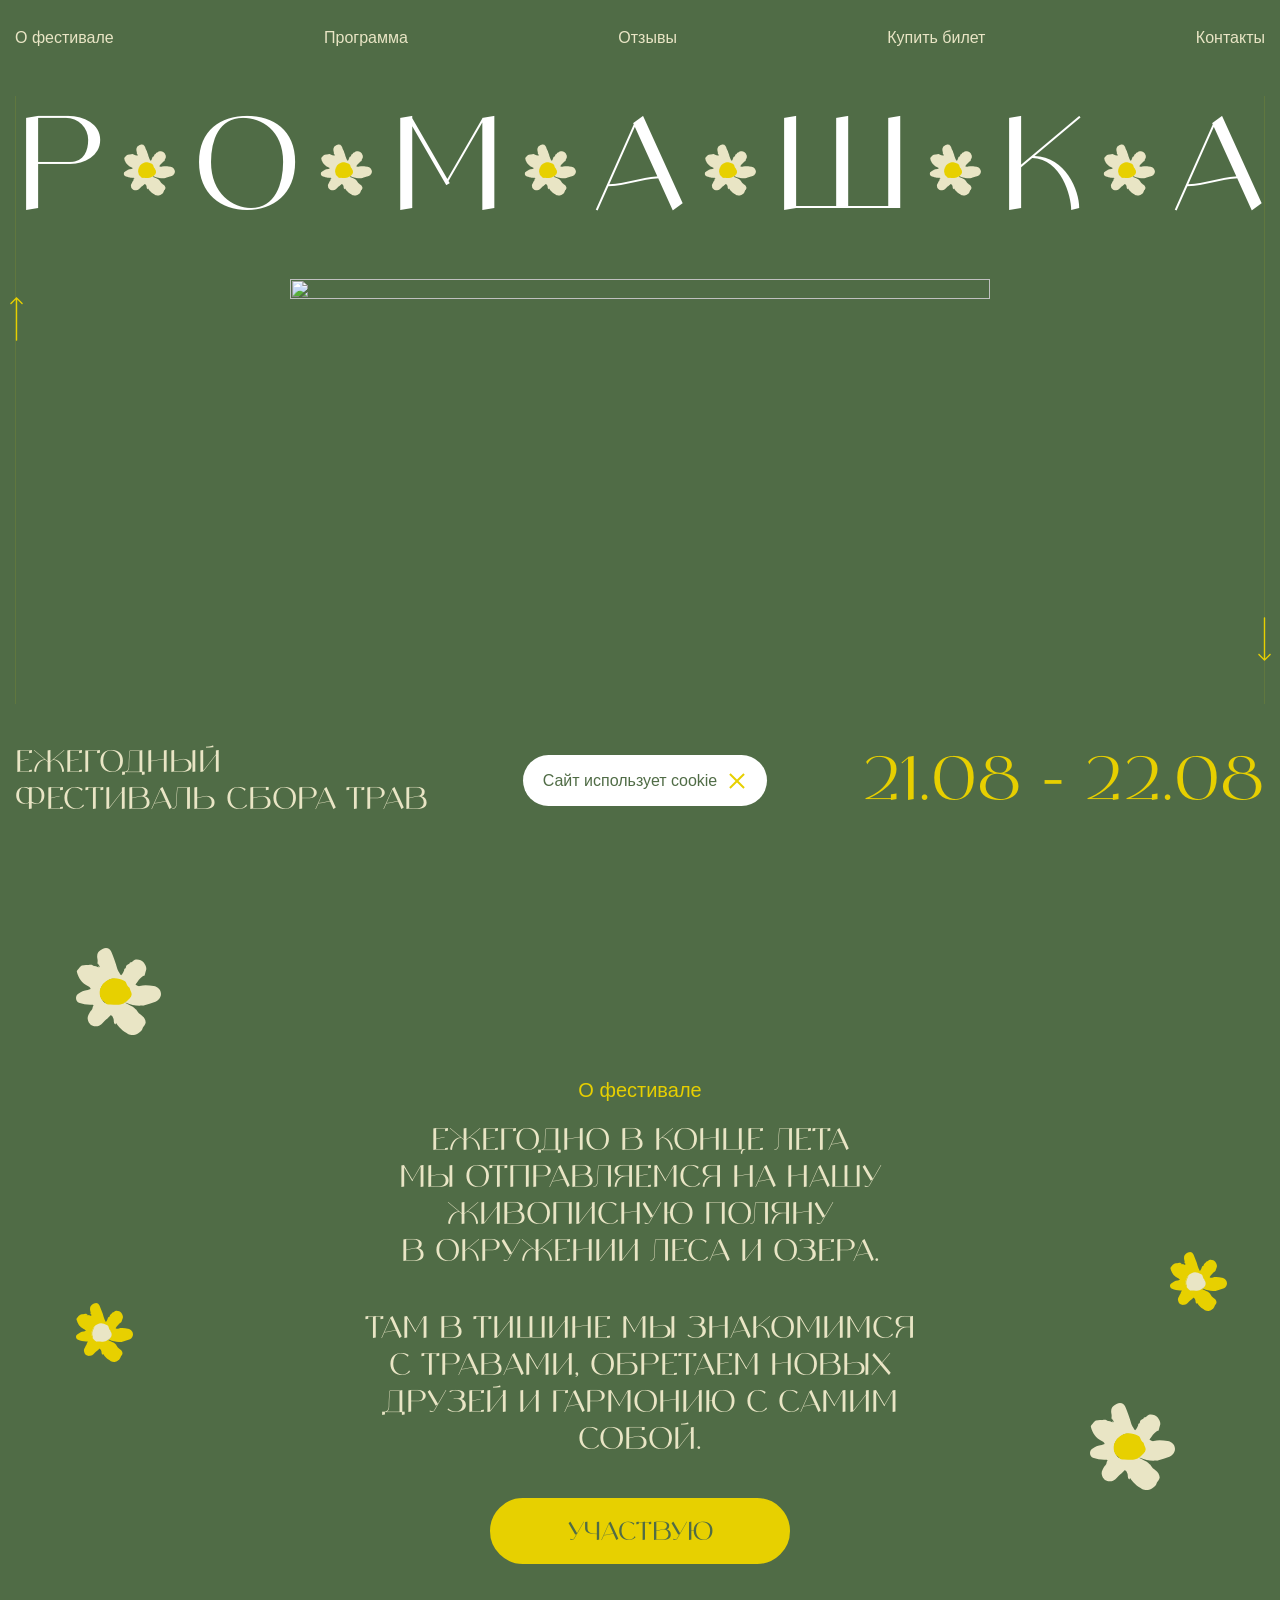
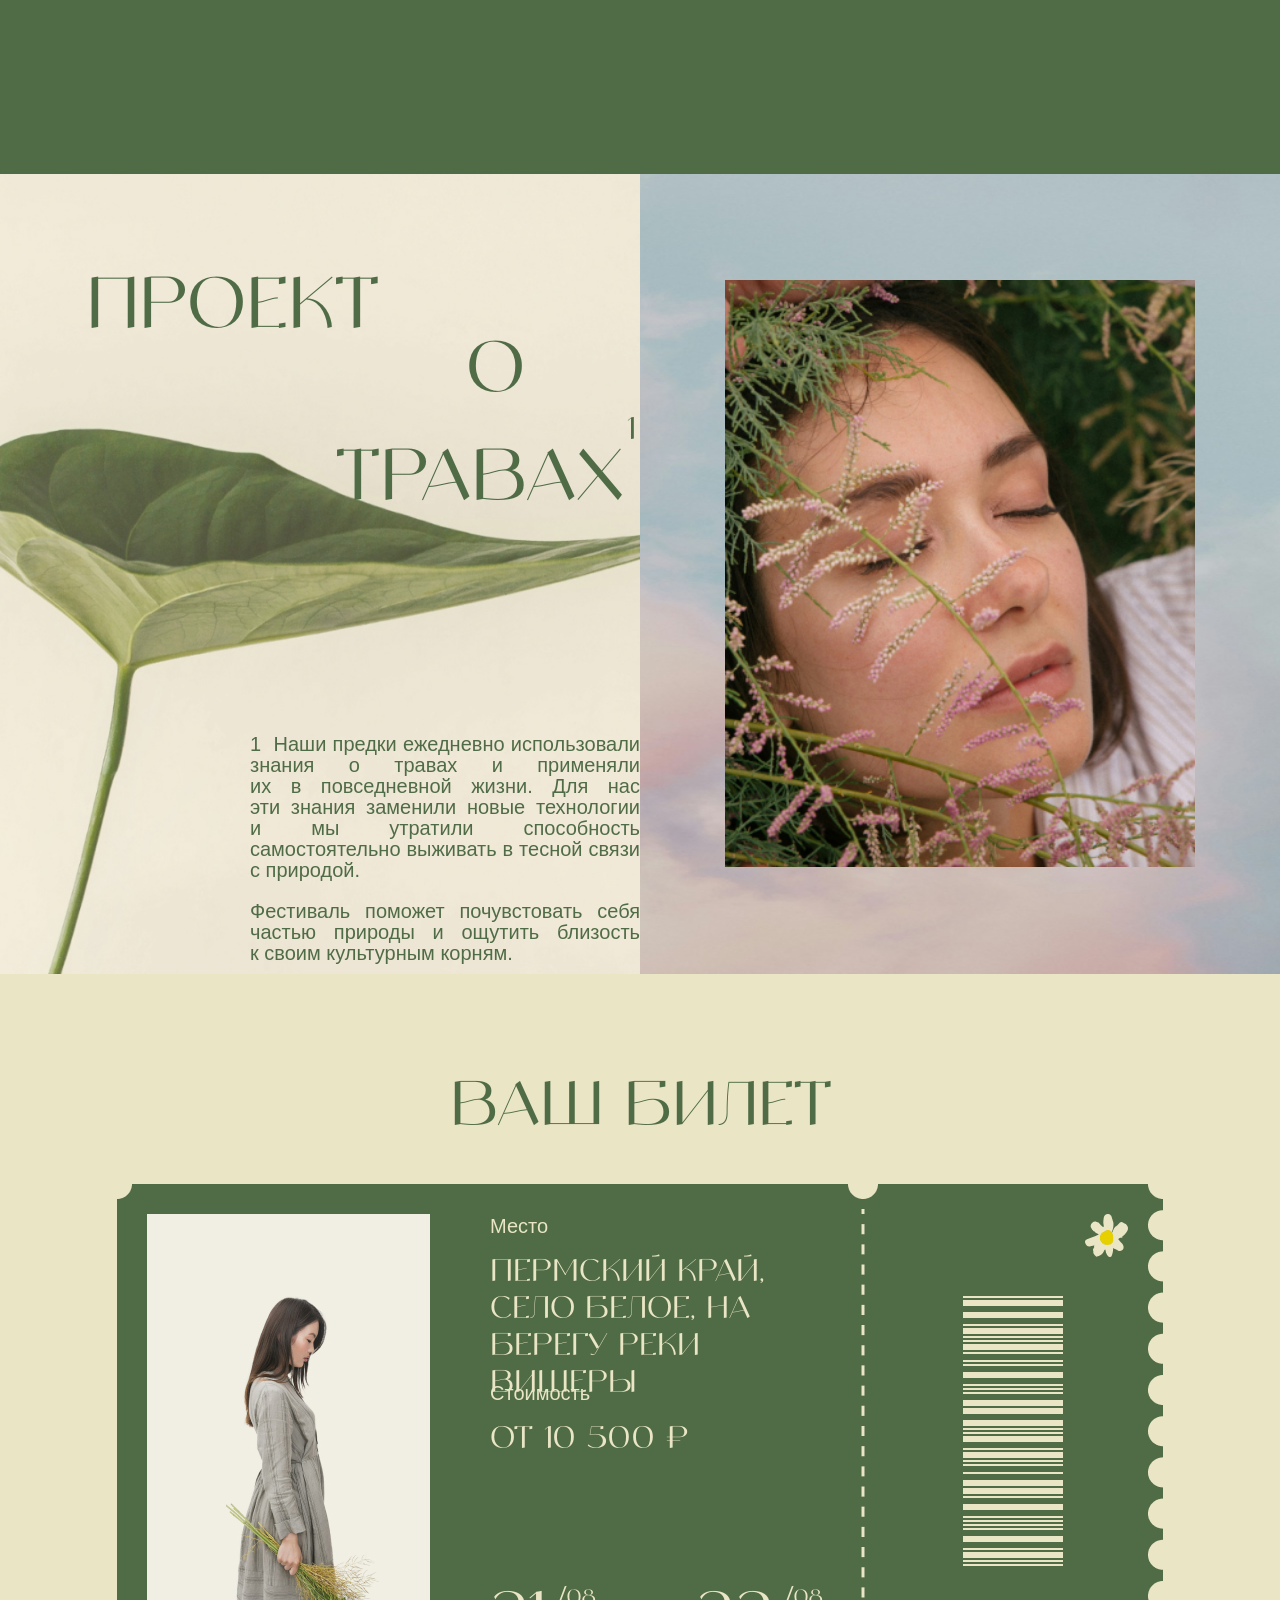
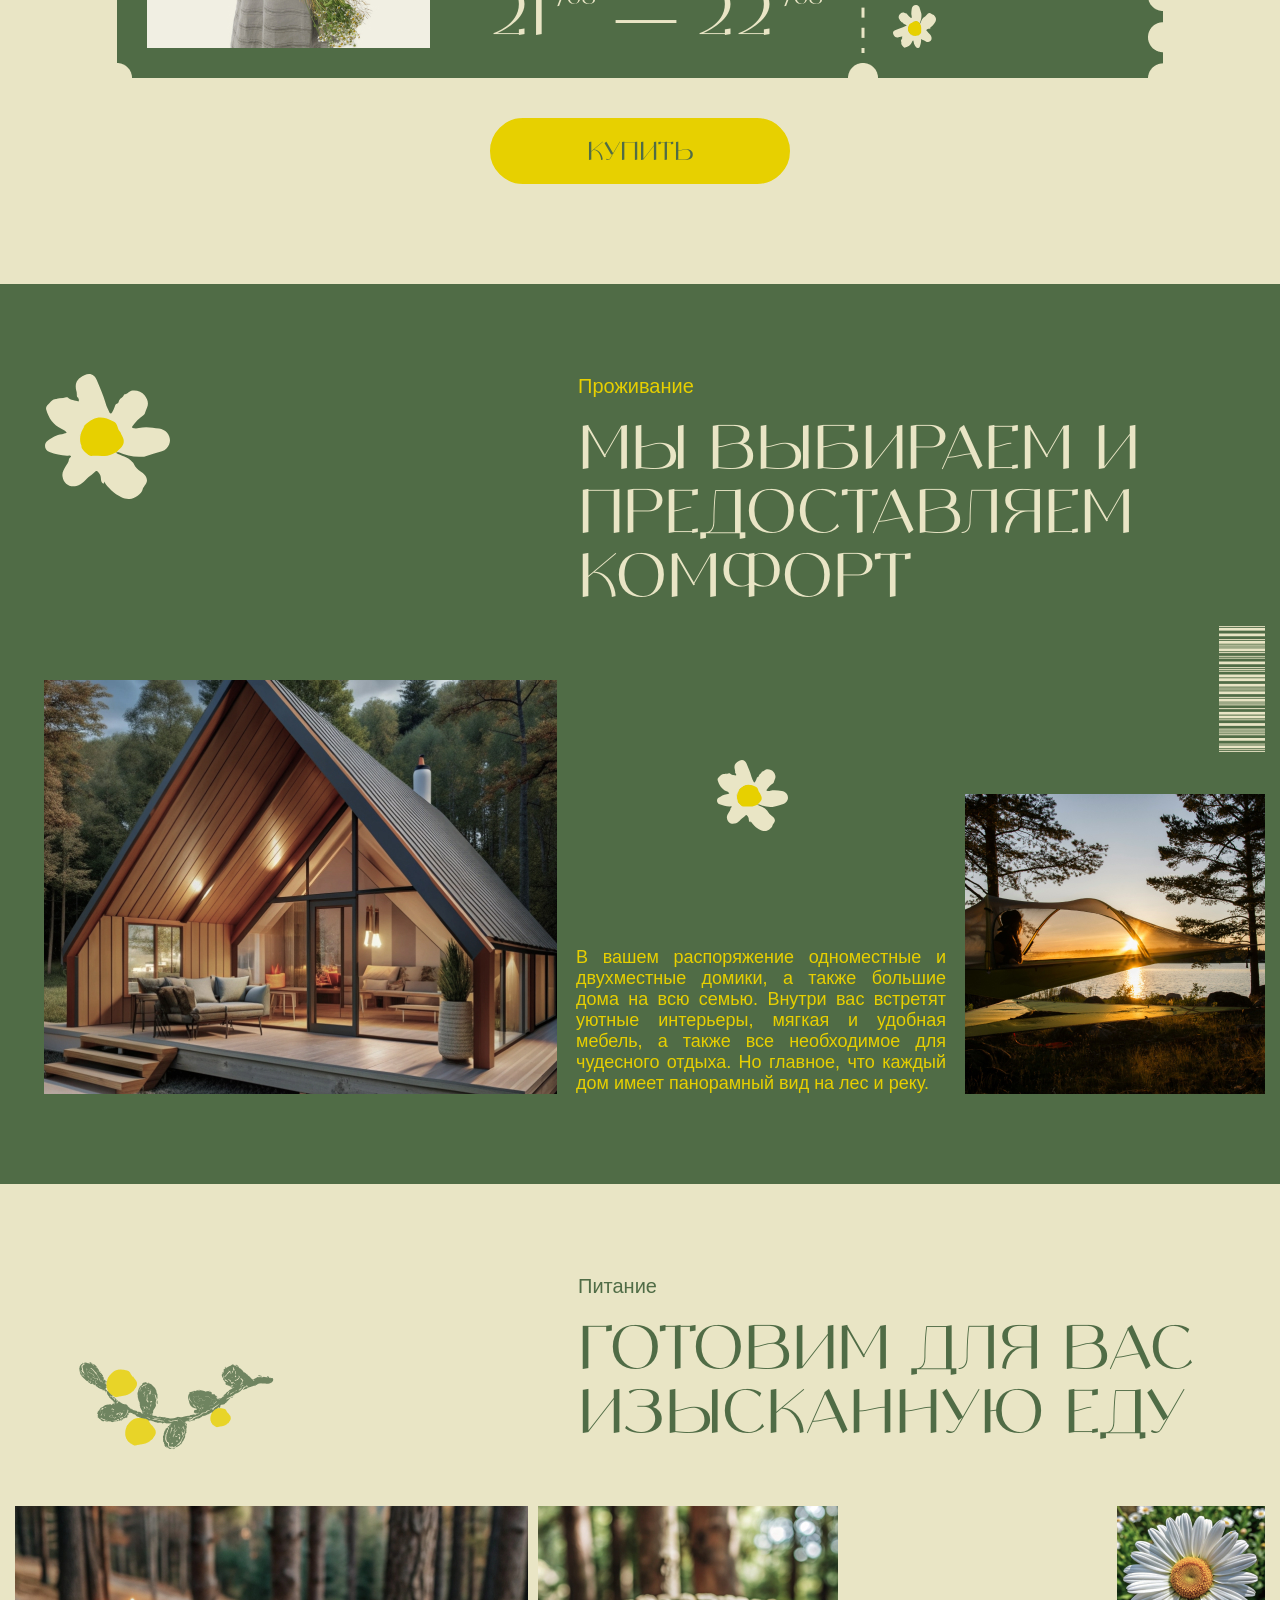
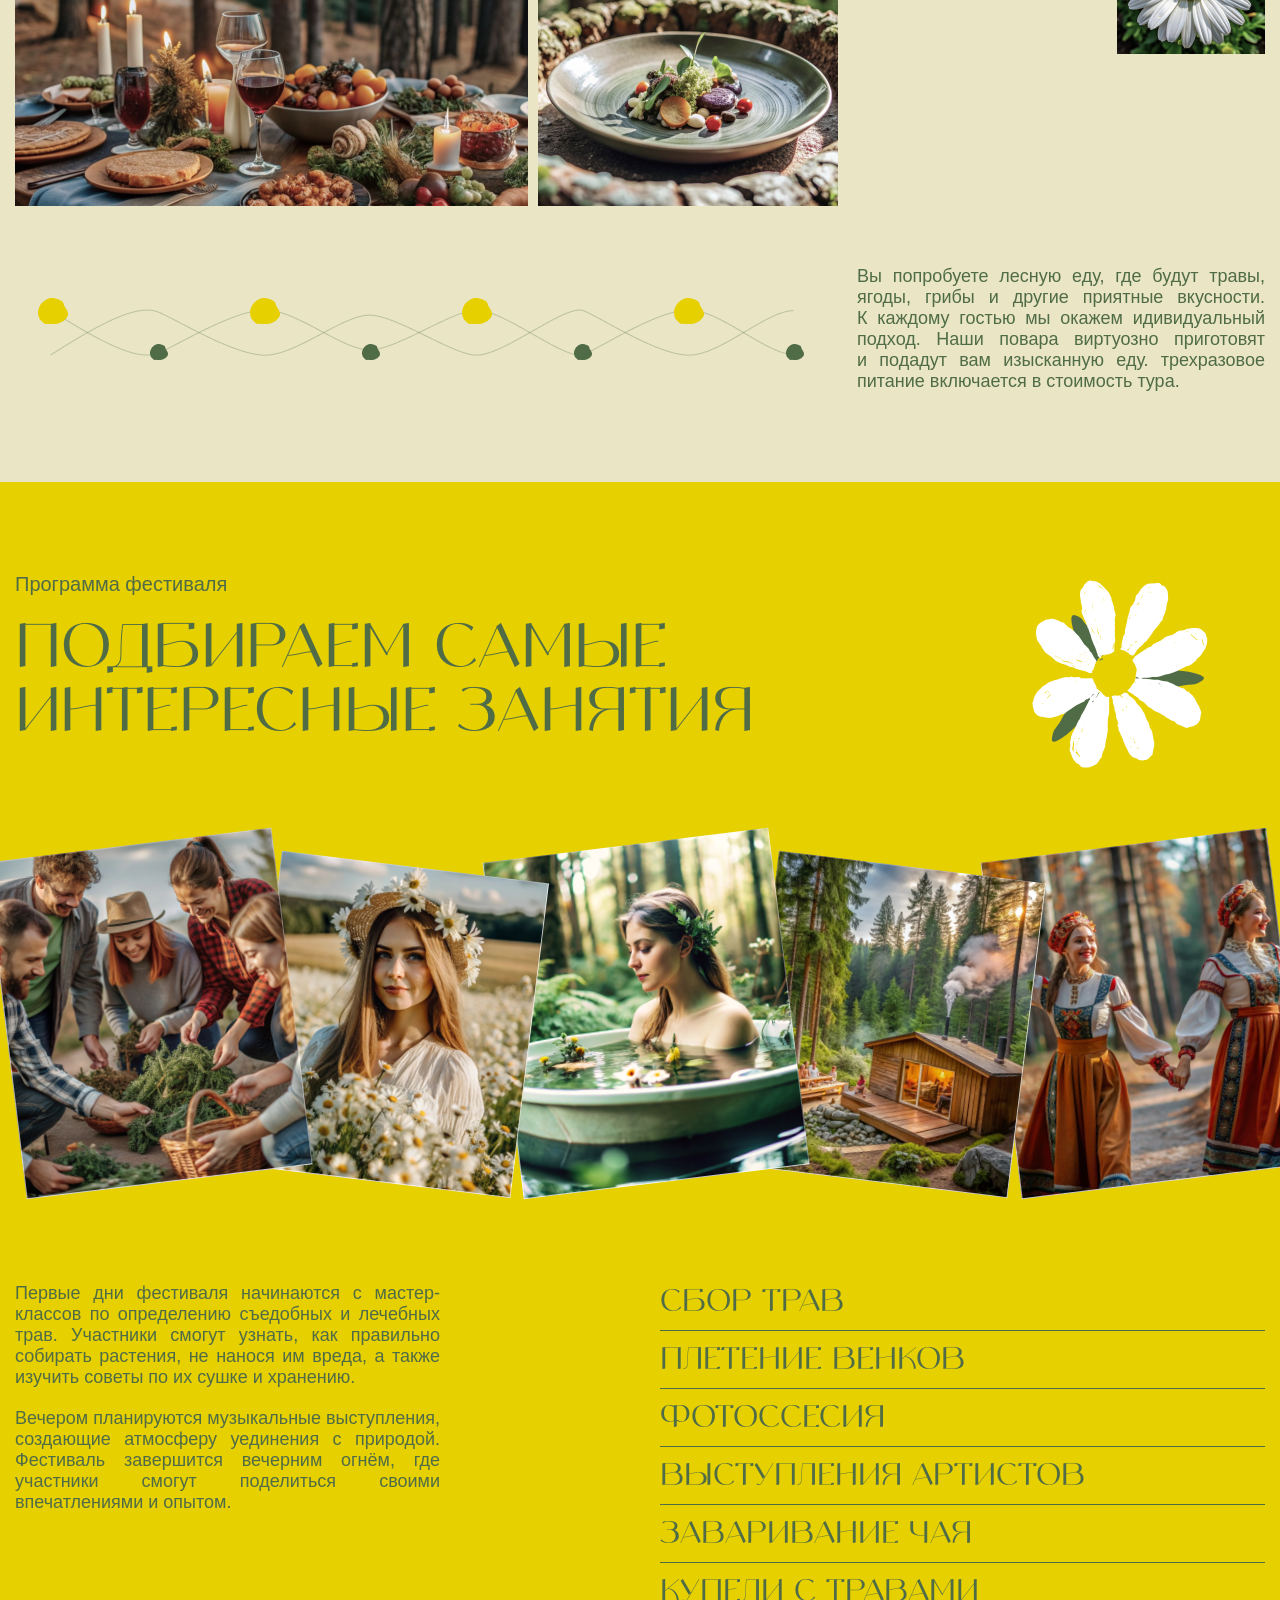
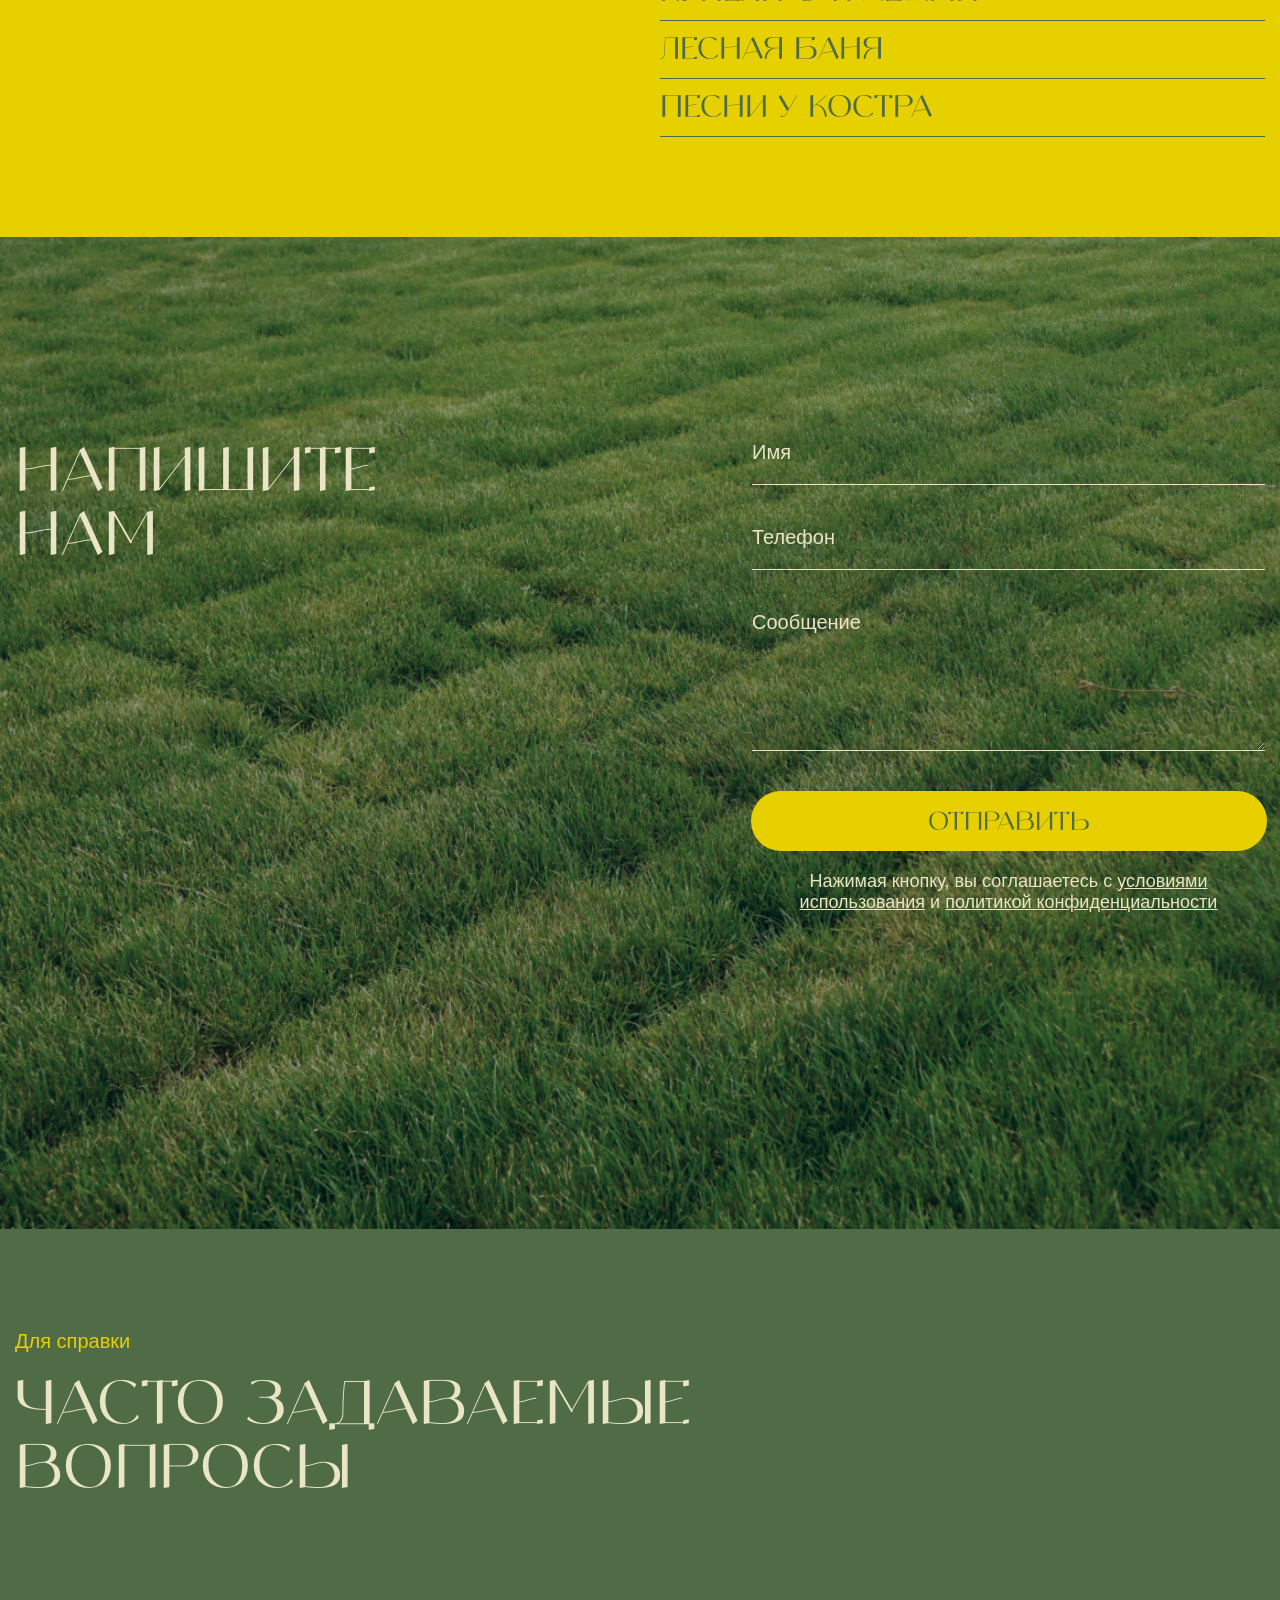
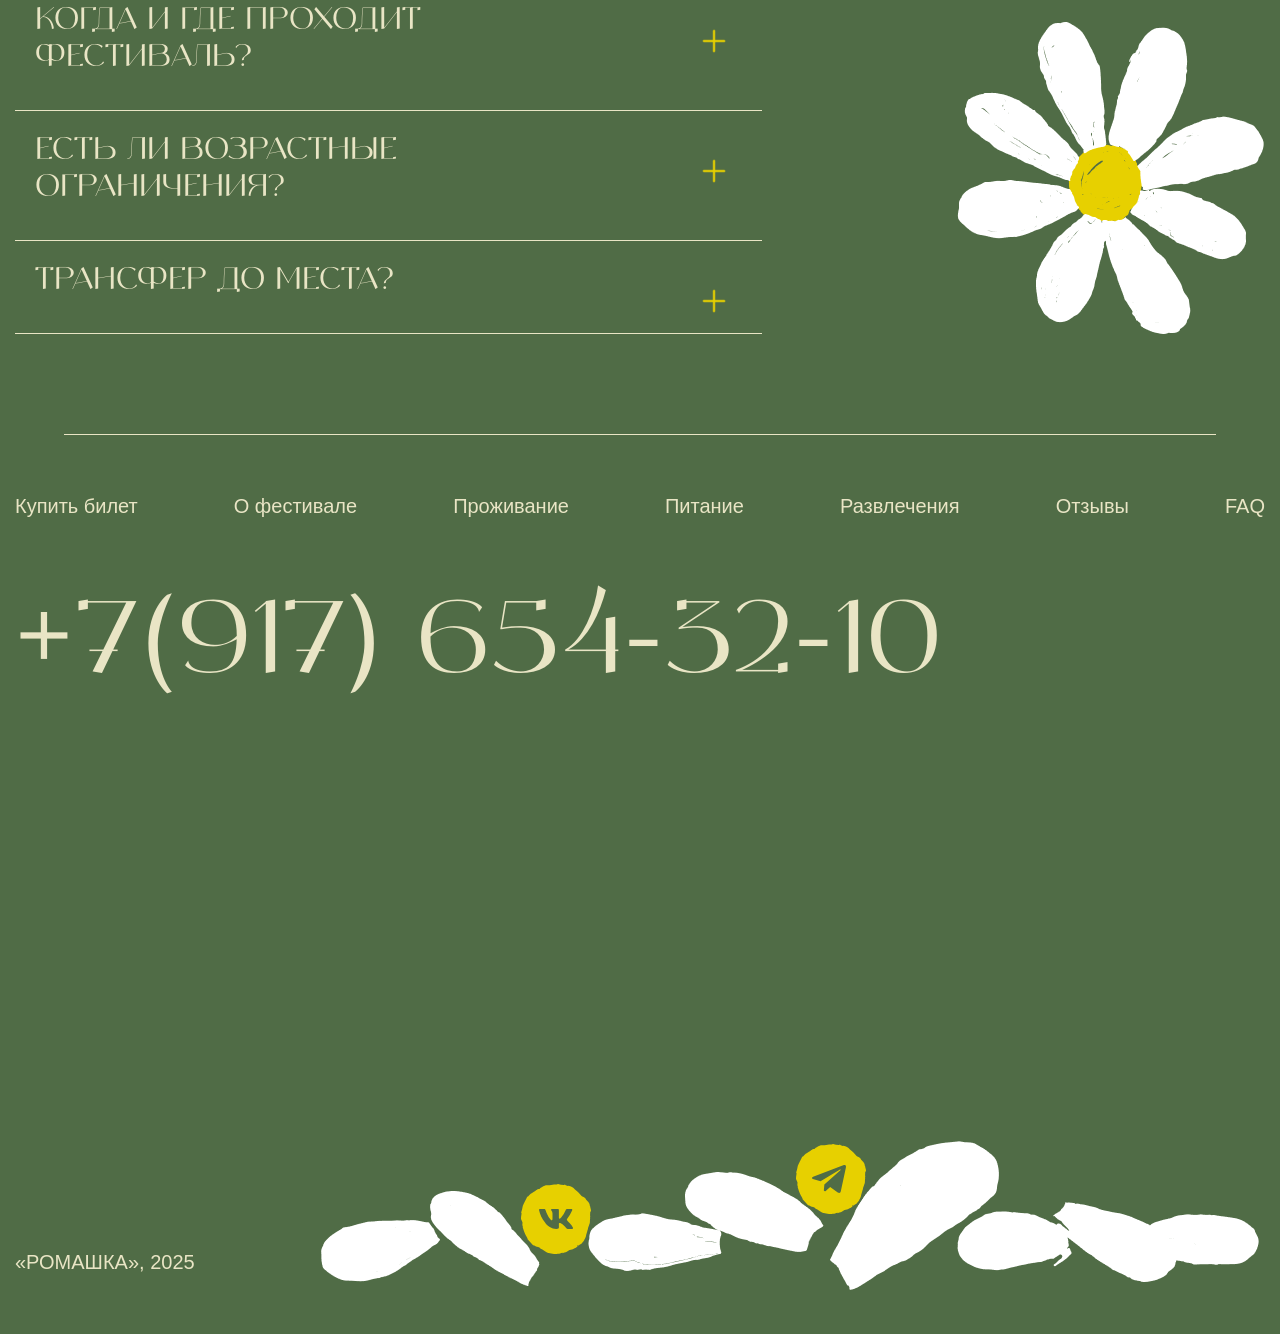
==== commit 88a8d290: "Правки блока" ====
--- a/index.html
+++ b/index.html
@@ -307,7 +307,7 @@
             </div>
 
           </div>
-          <a class="festival-link festival-link__effect" title="Участвую" href="#" onclick="return false">Купить</a>
+          <a class="festival-link festival-link__tricket festival-link__effect" title="Участвую" href="#" onclick="return false">Купить</a>
         </div>
       </div>
     </section>
@@ -473,7 +473,7 @@
             <h2 class="form__title">Напишите нам</h2>
           </div>
           <div class="form__block-form">
-            <form action="">
+            <form class="form-block" action="">
               <input class="form__name input" type="text" placeholder="Имя">
               <input class="form__tel input" type="text" placeholder="Телефон">
 
@@ -539,9 +539,7 @@
               </div>
             </div>
           </div>
-          <div class="rference__chamomile">
             <img class="reference__chamomile-img" src="./img/big-chamomile.png" alt="большая ромашка">
-          </div>
         </div>
       </div>
     </section>
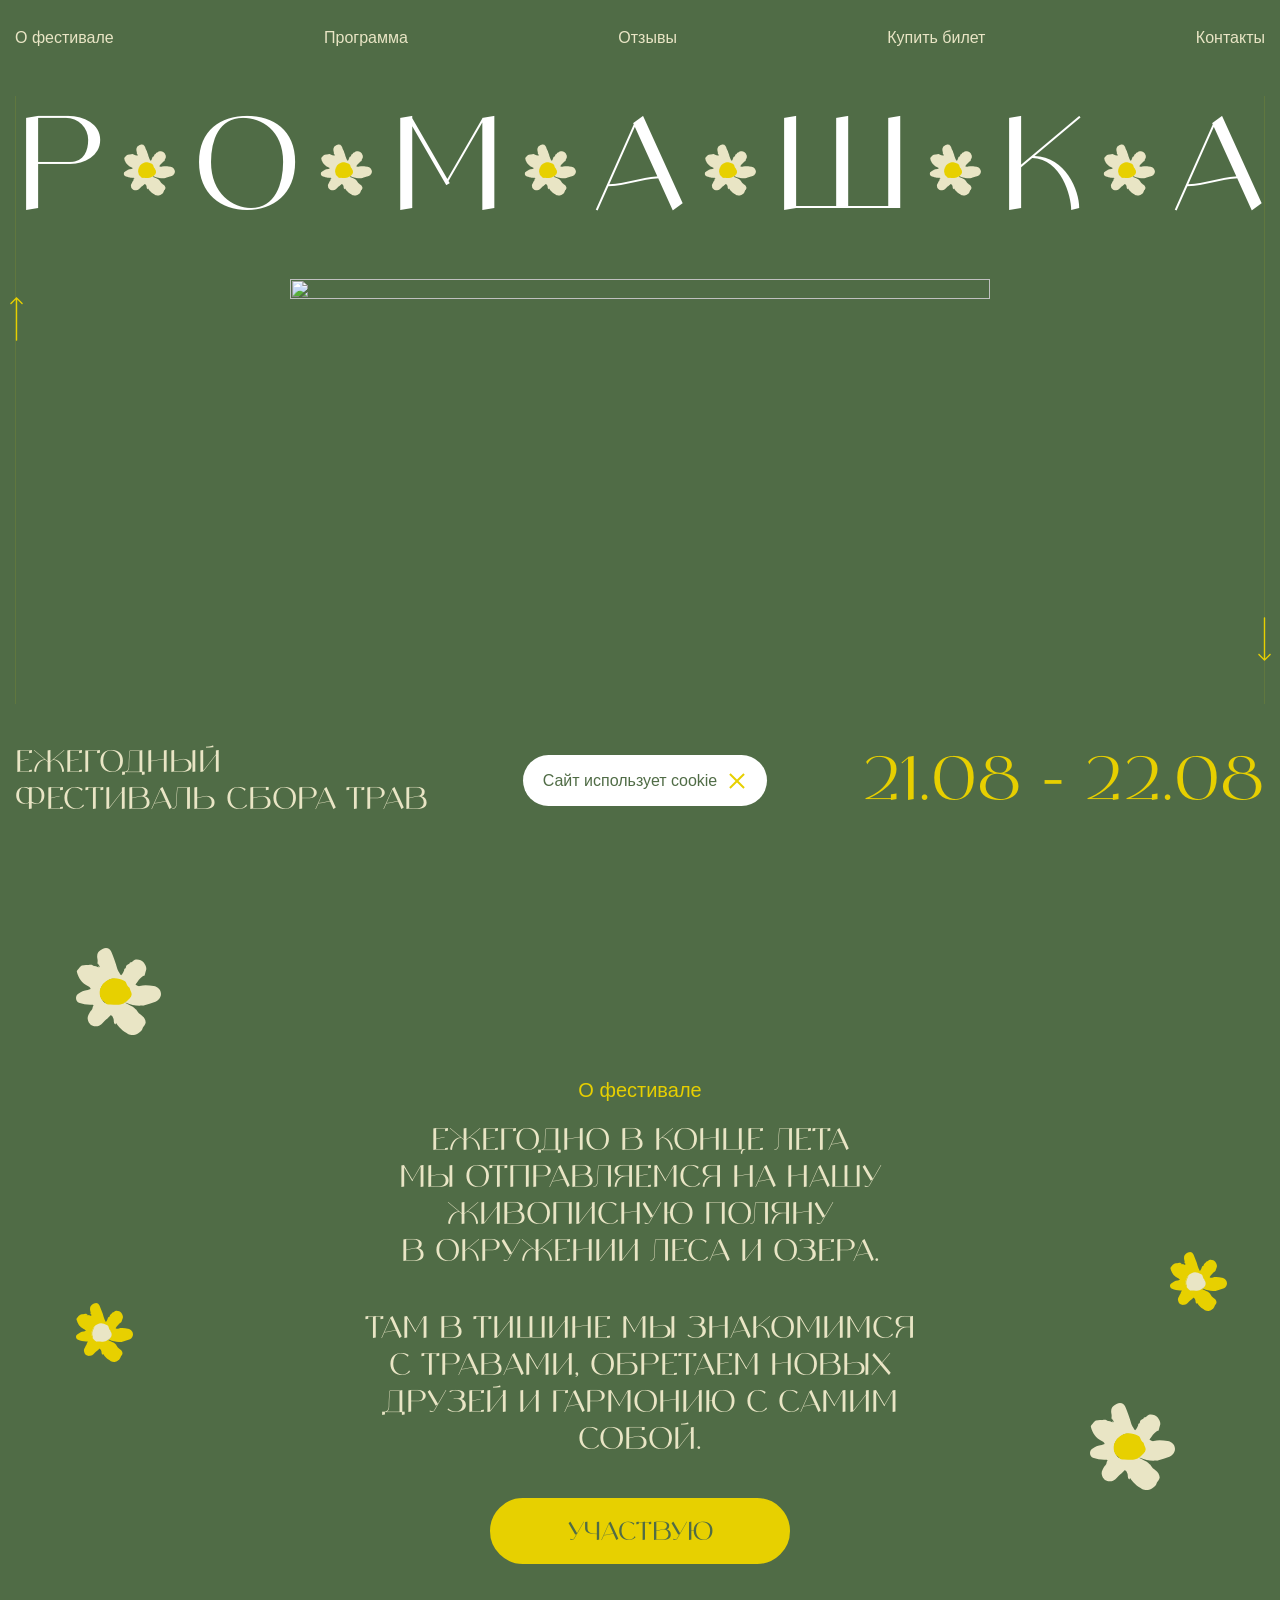
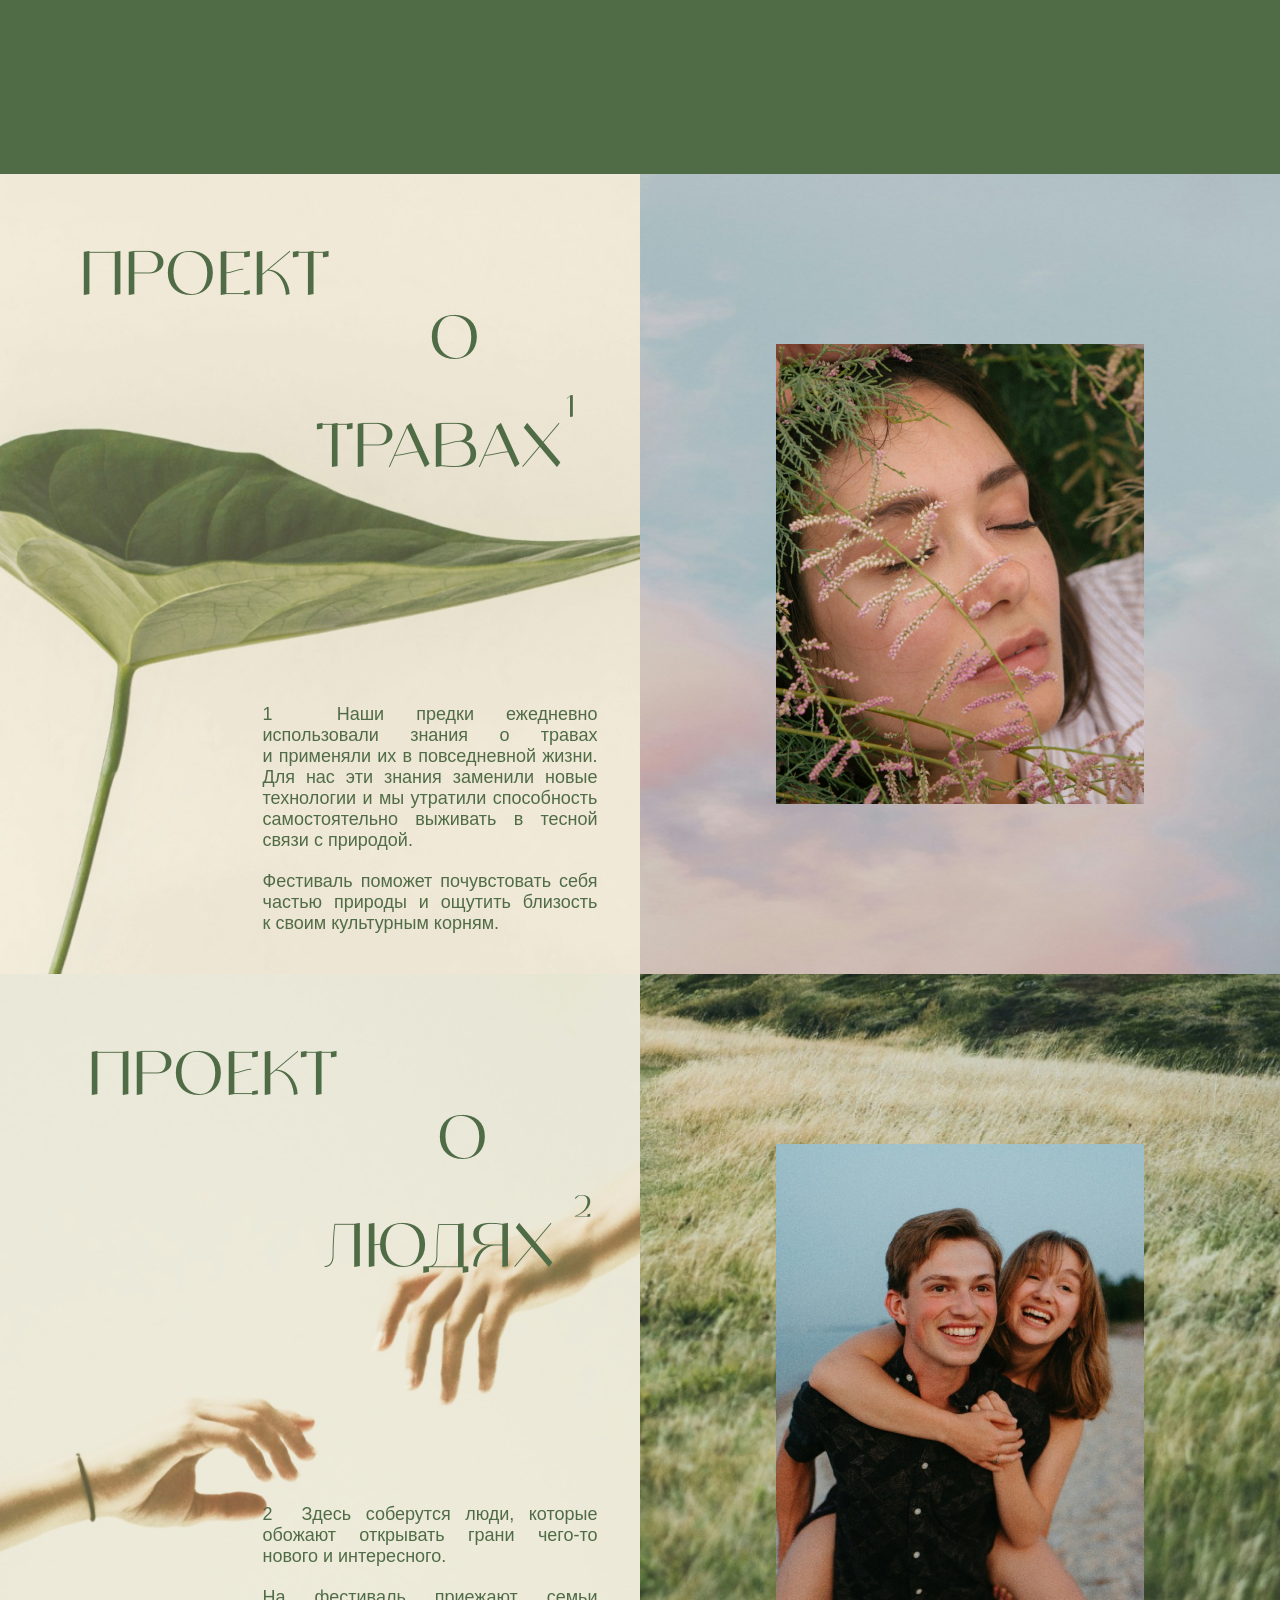
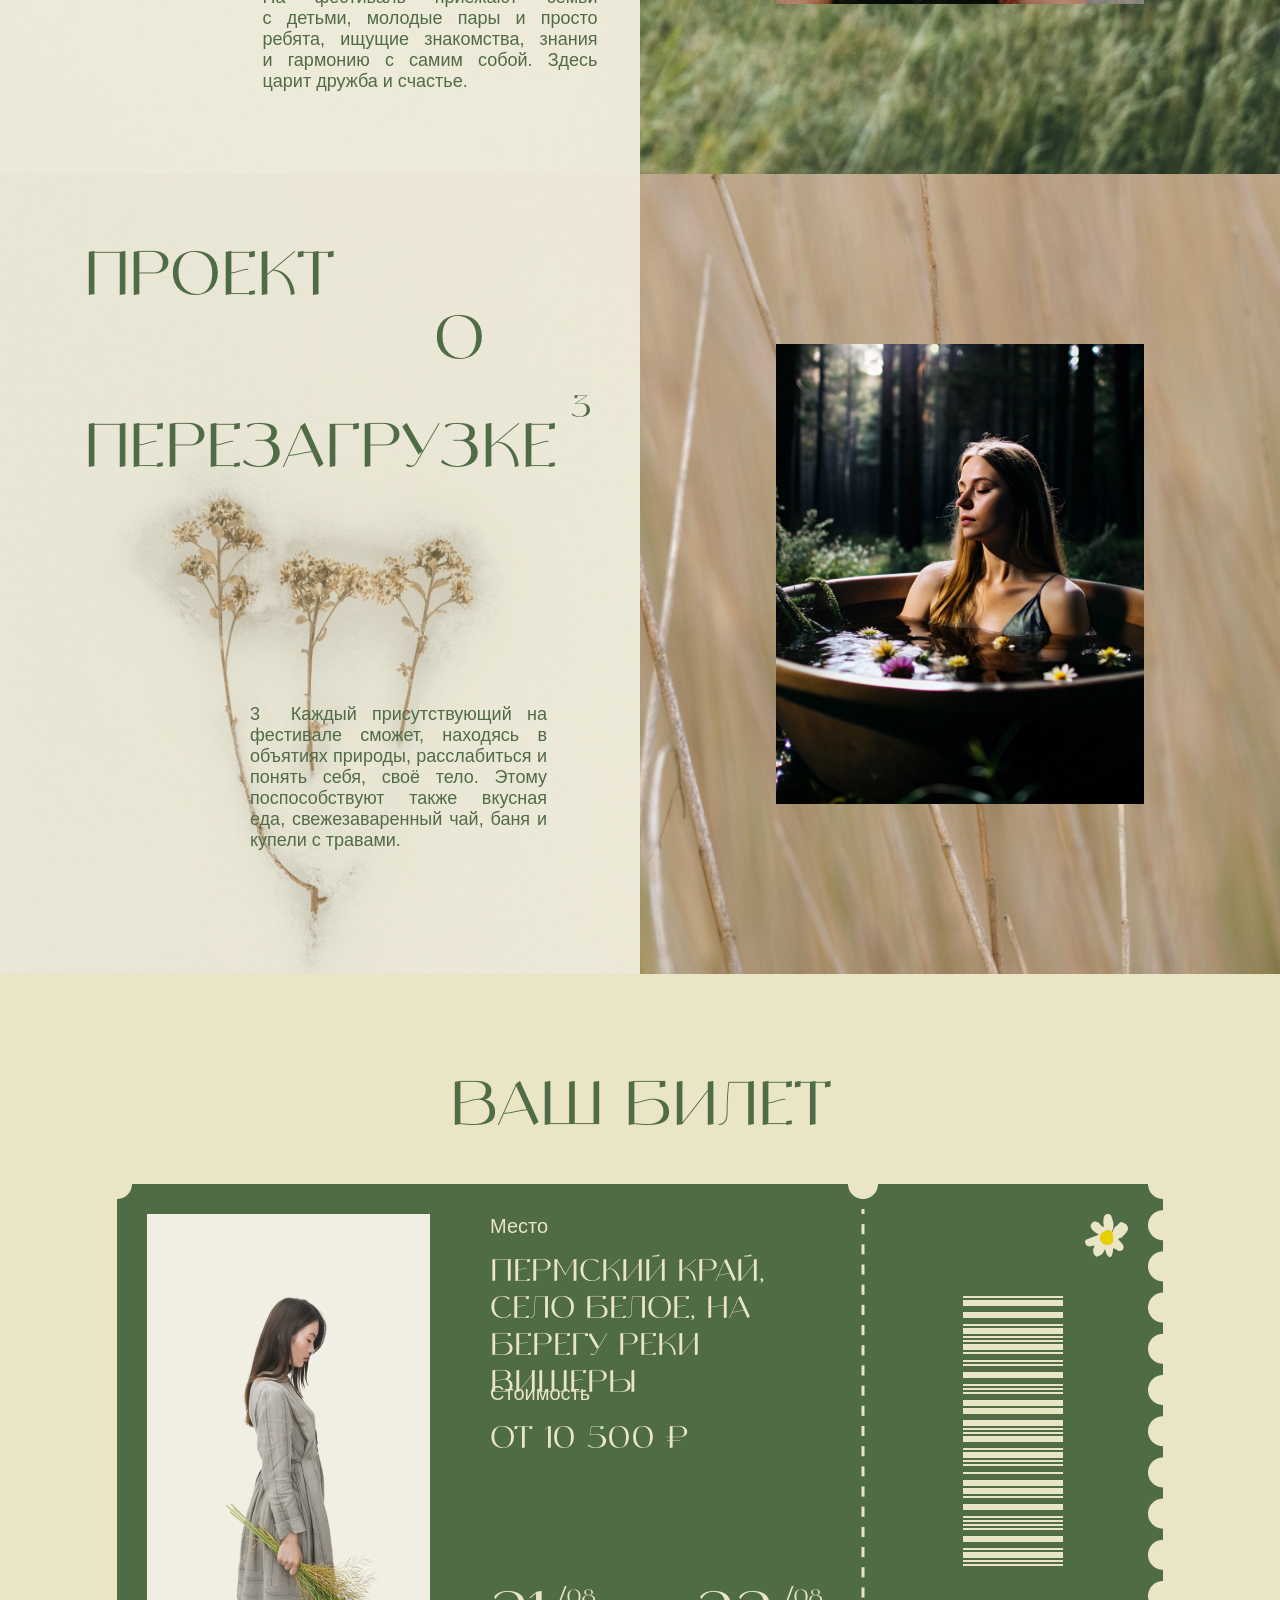
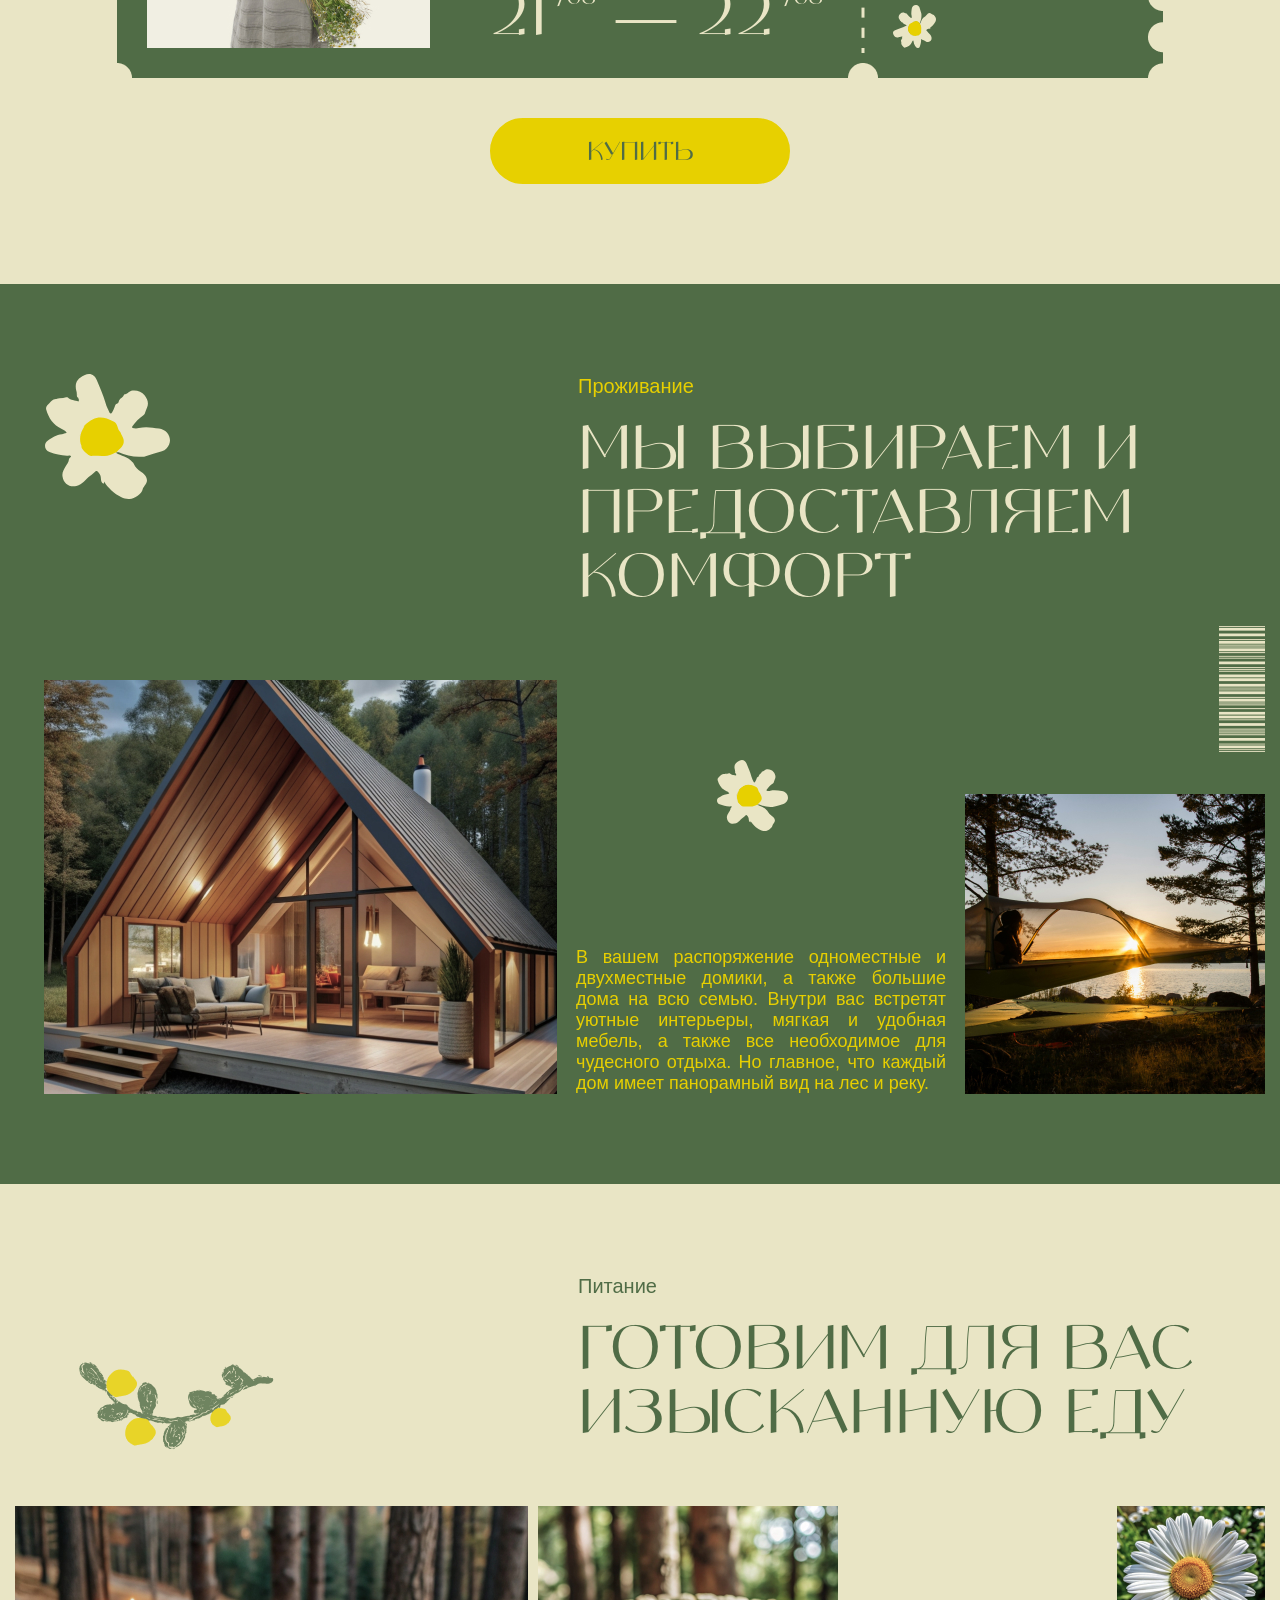
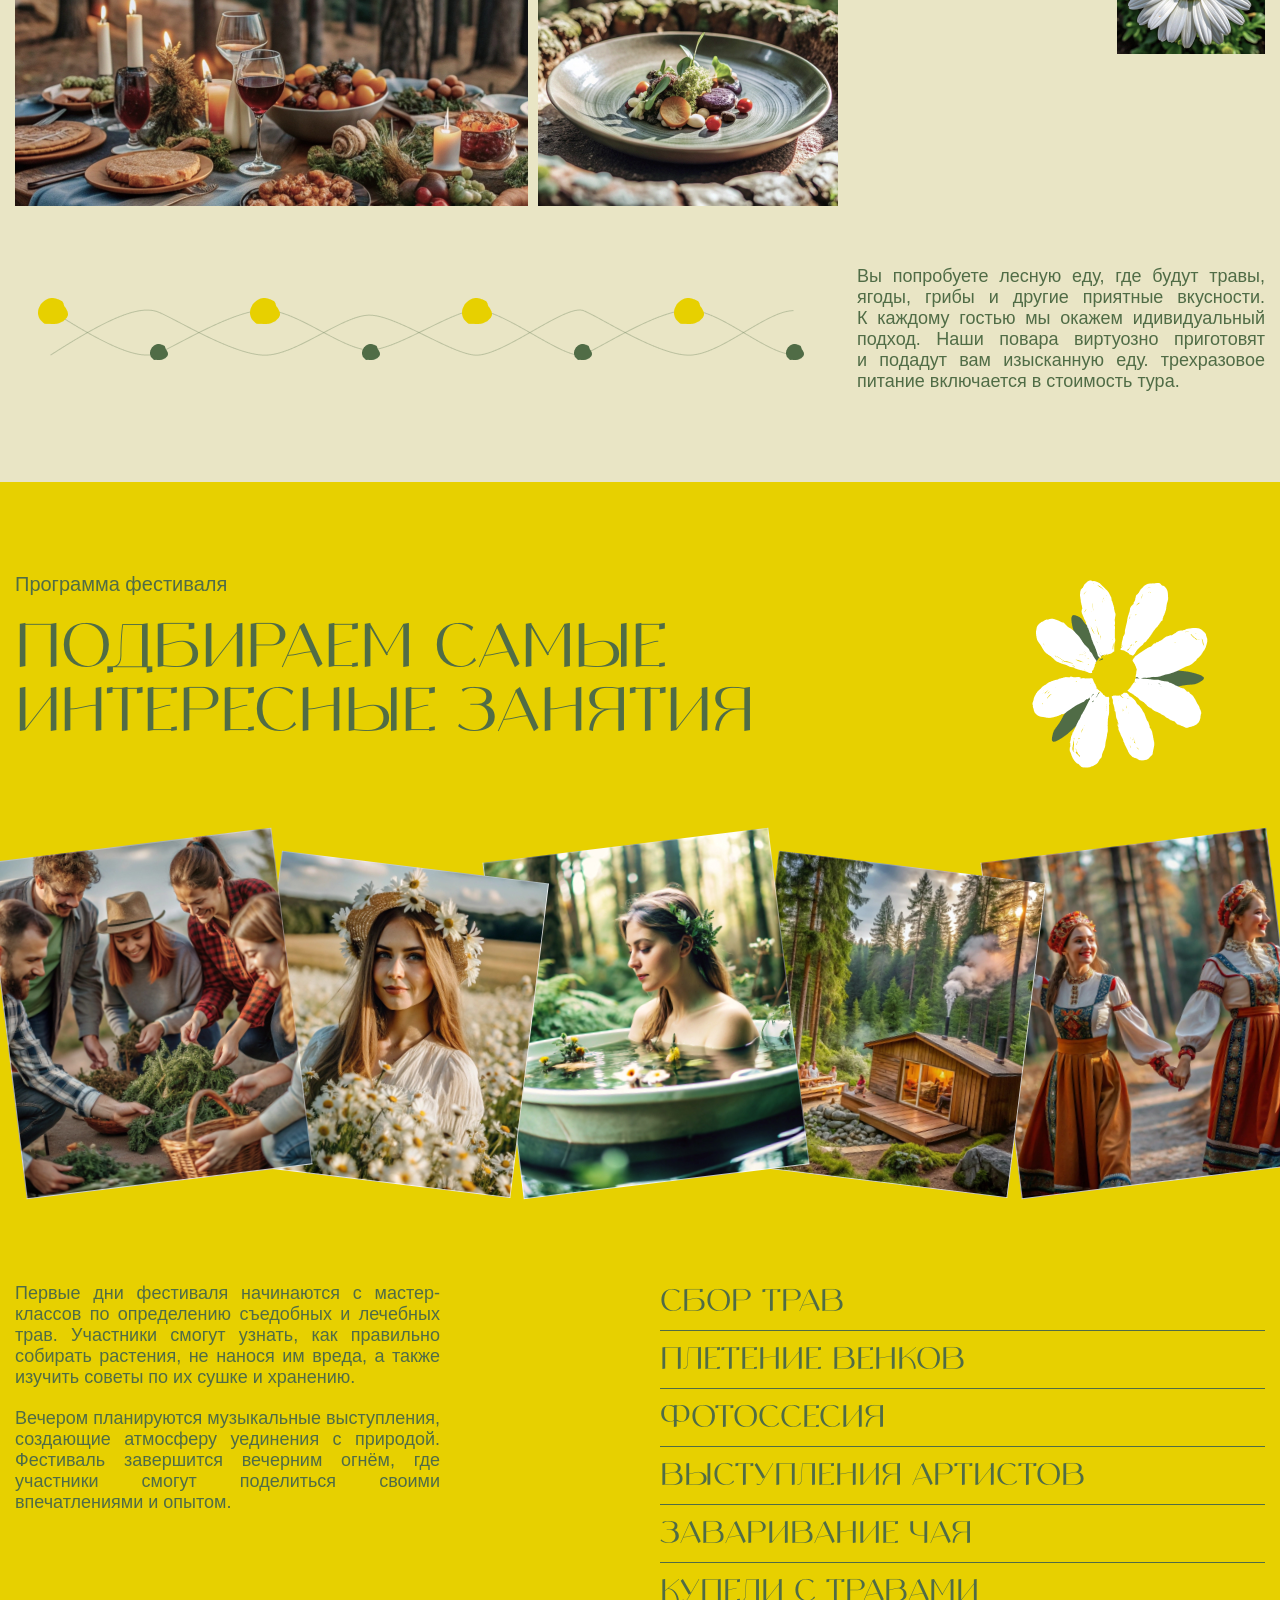
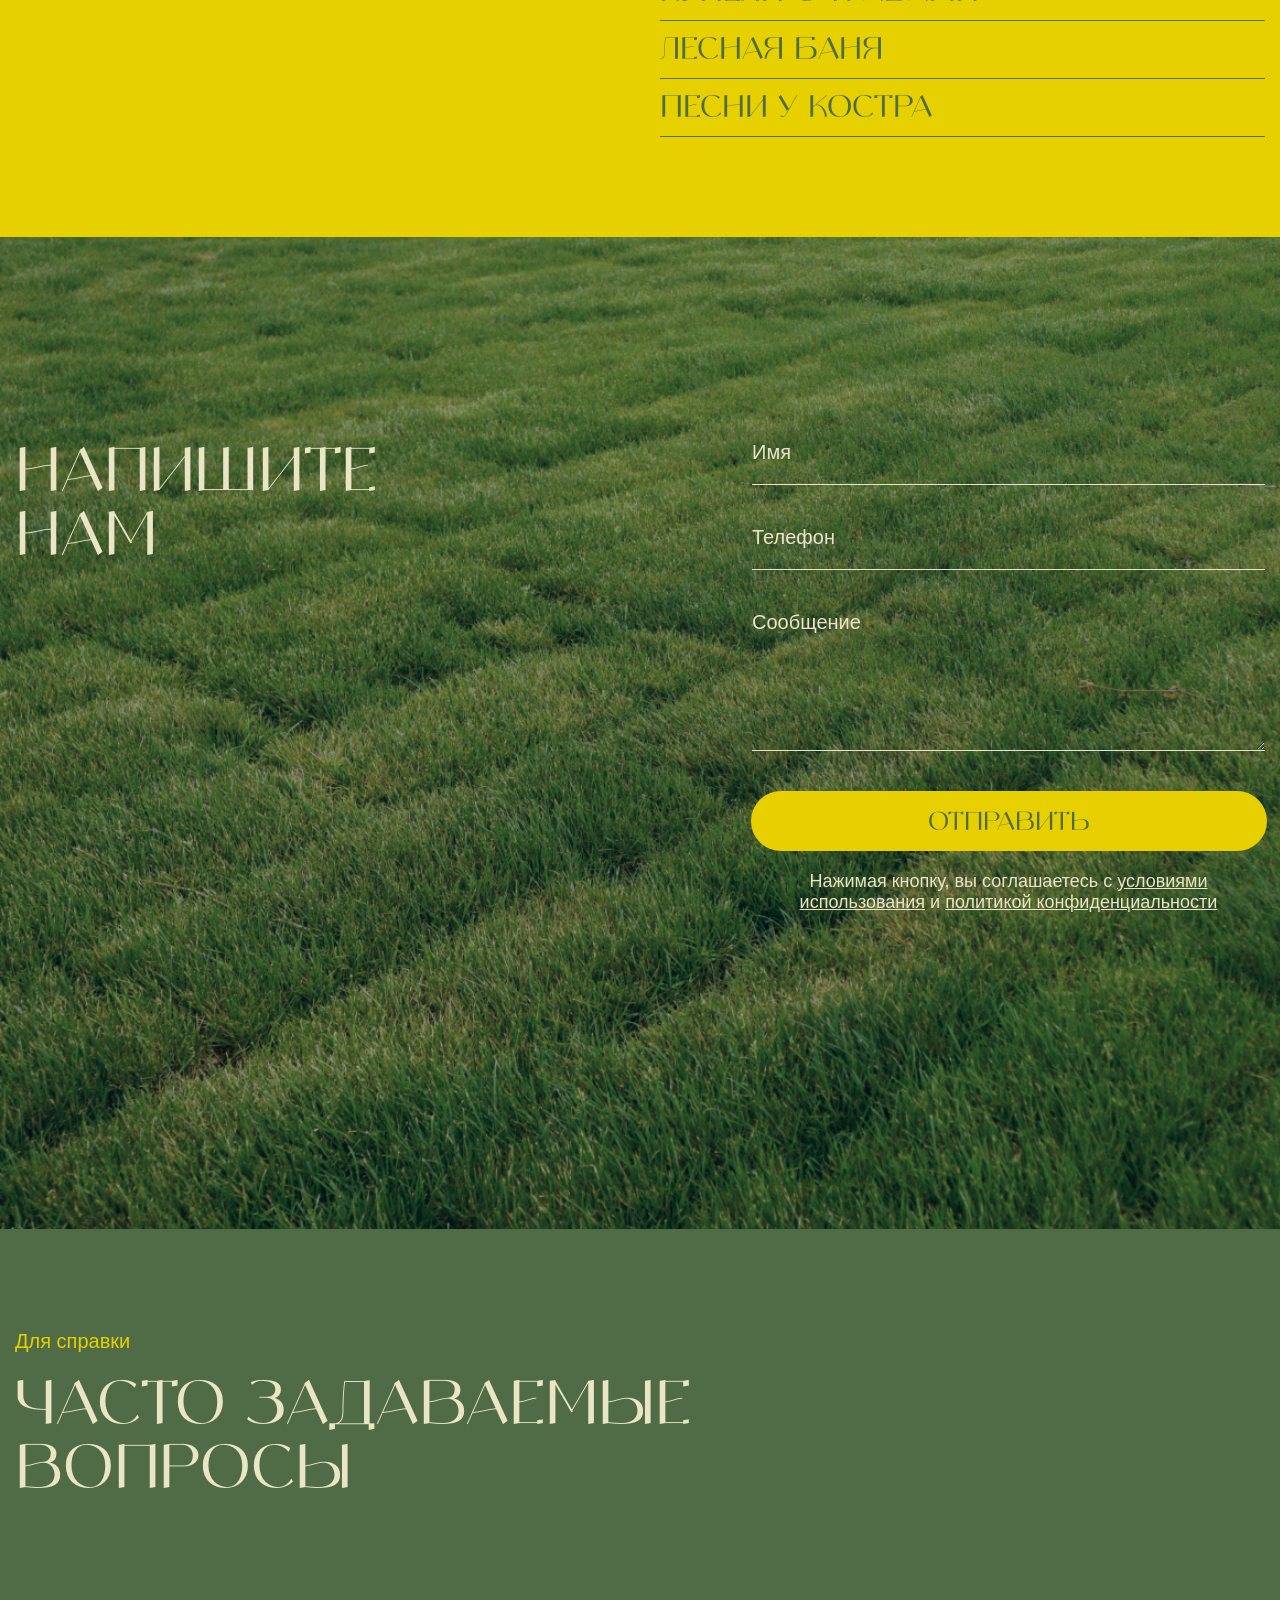
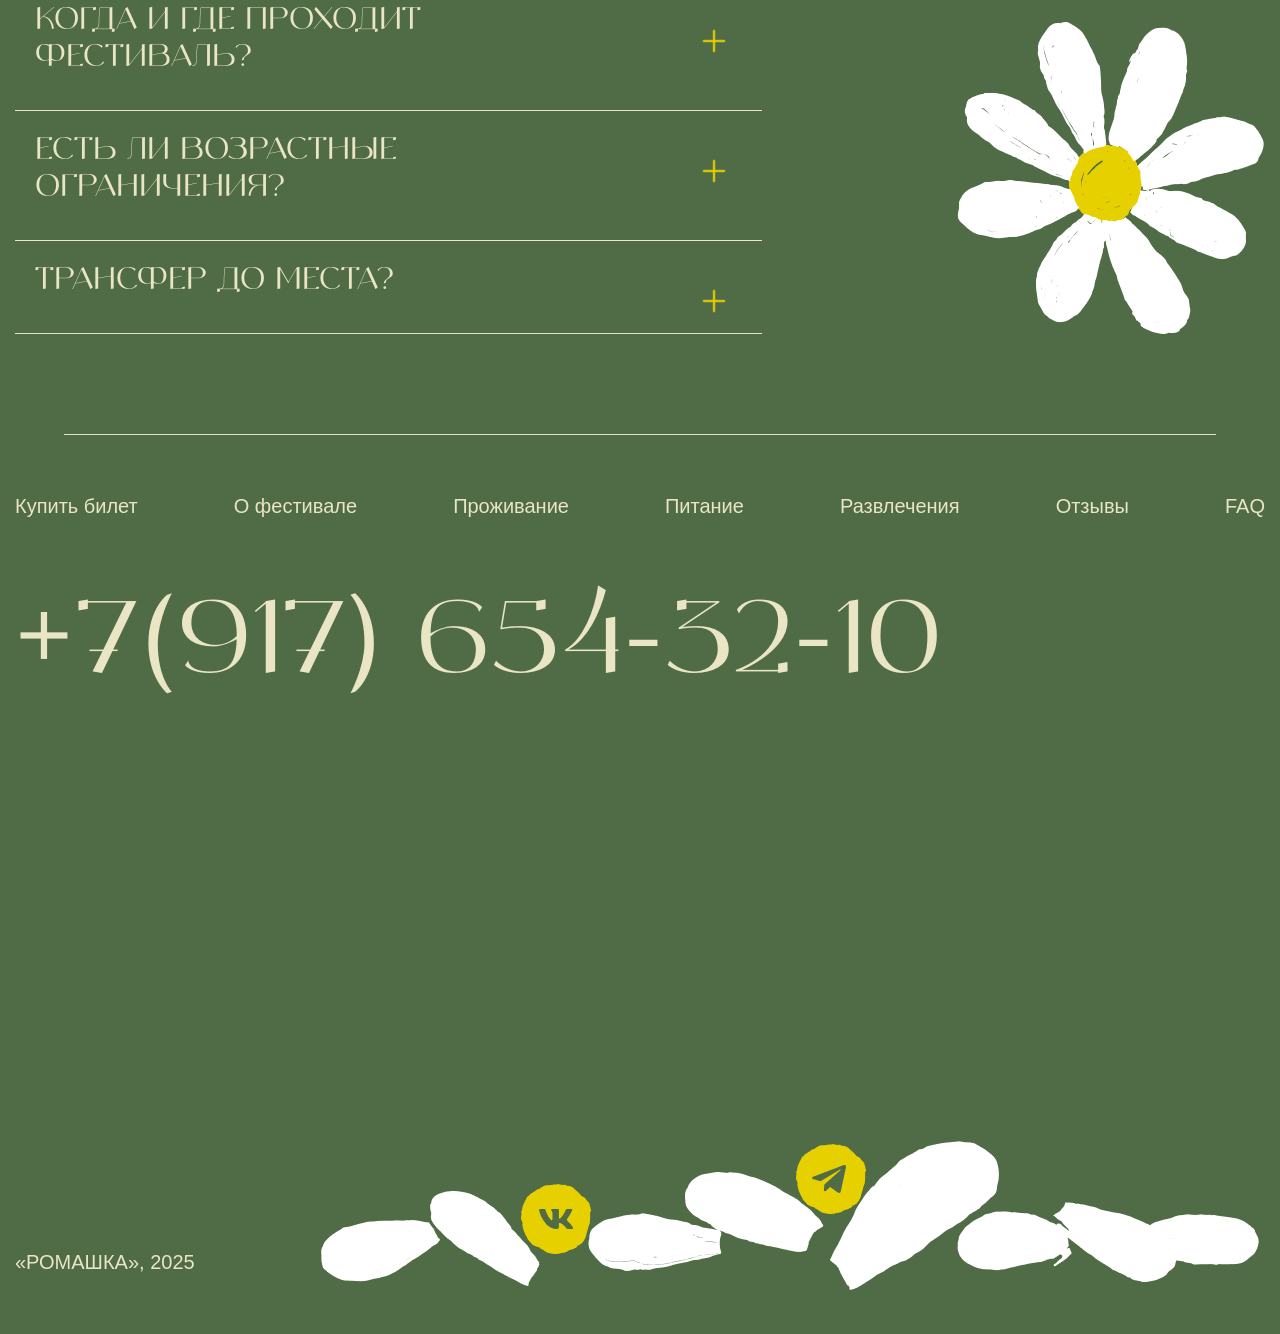
==== commit 238a49a3: "Правки блока" ====
--- a/index.html
+++ b/index.html
@@ -201,34 +201,88 @@
 
     <section id="section-project" class="project">
       <div class="project-content">
-        <div class="project__bg">
-          <div class="project__bg-1">
-            <div class="project__bg-1--title">
-              <p class="project__bg-1--text-1">ПРОЕКТ</p>
-              <p class="project__bg-1--text-2">O</p>
-              <p class="project__bg-1--text-3">ТРАВАХ</p>
-              <p class="project__bg-1--text-4">1</p>
-            </div>
-
-            <div class="project__bg-1--block-text">
-              <p class="project__bg-1--text">
-                1  Наши предки ежедневно использовали знания о травах и применяли их в повседневной жизни. Для нас
-                эти знания заменили новые технологии и мы утратили способность самостоятельно выживать в тесной связи
-                с природой.
-              </p>
-              <p class="project__bg-1--text1">
-                Фестиваль поможет почувстовать себя частью природы и ощутить близость к своим культурным корням.
-              </p>
-            </div>
-            <img class="img__bg-1" src="./img/project/project-bg_1.jpg" alt="bg-1">
-            <img class="img__bg-1 img__bg-1-mob" src="./img/project/project-bg_1-mob.jpg" alt="bg-1">
-          </div>
-          <div class="project__bg-2">
-            <img class="img__bg-2-1" src="./img/project/project-1.jpg" alt="лицо">
-            <img class="img__bg-2" src="./img/project/project-bg_2.jpg" alt="bg-2">
-          </div>
-
-        </div>
+
+        <div class="project__slider">
+          <div class="project__slider--block project__slider-1">
+            <div class="project__bg project__bg-1">
+              <div class="project__bg--title project__bg-1--title">
+                <p class="project__bg--text-1 project__bg-1--text-1">ПРОЕКТ</p>
+                <p class="project__bg--text-2 project__bg-1--text-2">O</p>
+                <p class="project__bg--text-3 project__bg-1--text-3">ТРАВАХ</p>
+                <p class="project__bg--text-4 project__bg-1--text-4">1</p>
+              </div>
+
+              <div class="project__bg--block-text">
+                <p class="project__bg-1--text">
+                  1  Наши предки ежедневно использовали знания о травах и применяли их в повседневной жизни. Для нас
+                  эти знания заменили новые технологии и мы утратили способность самостоятельно выживать в тесной связи
+                  с природой.
+                </p>
+                <p class="project__bg-1--text1">
+                  Фестиваль поможет почувстовать себя частью природы и ощутить близость к своим культурным корням.
+                </p>
+              </div>
+              <img class="img__bg-1" src="./img/project/project-bg_1.jpg" alt="bg-1">
+              <img class="img__bg-1 img__bg-1-mob" src="./img/project/project-bg_1-mob.jpg" alt="bg-1">
+            </div>
+            <div class="project__bg-2">
+              <img class="img__bg-2-1" src="./img/project/project-1.jpg" alt="лицо">
+              <img class="img__bg-2" src="./img/project/project-bg_2.jpg" alt="bg-2">
+            </div>
+          </div>
+          <div class="project__slider--block project__slider-2">
+            <div class="project__bg project__bg--2">
+              <div class="project__bg--title project__bg-2--title">
+                <p class="project__bg--text-1 project__bg-2--text-1">ПРОЕКТ</p>
+                <p class="project__bg--text-2 project__bg-2--text-2">O</p>
+                <p class="project__bg--text-3 project__bg-2--text-3">ЛЮДЯХ</p>
+                <p class="project__bg--text-4 project__bg-2--text-4">2</p>
+              </div>
+              <div class="project__bg--block-text">
+                <p class="project__bg-1--text">
+                  2  Здесь соберутся люди, которые обожают открывать грани чего-то нового и интересного.
+                </p>
+                <p class="project__bg-1--text1">
+                  На фестиваль приежают семьи с детьми, молодые пары и просто ребята, ищущие знакомства, знания
+                  и гармонию с самим собой.
+                  Здесь царит дружба и счастье.
+                </p>
+              </div>
+              <img class="img__bg-1" src="./img/project/project-bg_3.jpg" alt="bg-3">
+              <img class="img__bg-1 img__bg-1-mob" src="./img/project/project-bg_1-mob.jpg" alt="bg-1">
+            </div>
+            <div class="project__bg-2">
+              <img class="img__bg-2-1" src="./img/project/project-2.jpg" alt="лицо">
+              <img class="img__bg-2" src="./img/project/project-bg_4.jpg" alt="bg-4">
+            </div>
+          </div>
+          <div class="project__slider--block project__slider-3 project__bg">
+            <div class="project__bg project__bg--3">
+              <div class="project__bg--title project__bg-3--title">
+                <p class="project__bg--text-1 project__bg-3--text-1">ПРОЕКТ</p>
+                <p class="project__bg--text-2 project__bg-3--text-2">O</p>
+                <p class="project__bg--text-3 project__bg-3--text-3">ПЕРЕЗАГРУЗКЕ</p>
+                <p class="project__bg--text-4 project__bg-3--text-4">3</p>
+              </div>
+              <div class="project__bg--block-text project__bg-3--block-text">
+                <p class="project__bg-1--text">
+                  3  Каждый присутствующий
+                  на фестивале сможет, находясь
+                  в объятиях природы, расслабиться
+                  и понять себя, своё тело. Этому поспособствуют также вкусная еда, свежезаваренный чай, баня
+                  и купели с травами.
+                </p>
+              </div>
+              <img class="img__bg-1" src="./img/project/project-bg_5.jpg" alt="bg-5">
+              <img class="img__bg-1 img__bg-1-mob" src="./img/project/project-bg_3-mob.jpg" alt="bg-3">
+            </div>
+            <div class="project__bg-2">
+              <img class="img__bg-2-1" src="./img/project/project-3.jpg" alt="лицо">
+              <img class="img__bg-2" src="./img/project/project-bg_6.jpg" alt="bg-4">
+            </div>
+          </div>
+        </div>
+
       </div>
     </section>
 
@@ -307,7 +361,8 @@
             </div>
 
           </div>
-          <a class="festival-link festival-link__tricket festival-link__effect" title="Участвую" href="#" onclick="return false">Купить</a>
+          <a class="festival-link festival-link__tricket festival-link__effect" title="Участвую" href="#"
+            onclick="return false">Купить</a>
         </div>
       </div>
     </section>
@@ -539,7 +594,7 @@
               </div>
             </div>
           </div>
-            <img class="reference__chamomile-img" src="./img/big-chamomile.png" alt="большая ромашка">
+          <img class="reference__chamomile-img" src="./img/big-chamomile.png" alt="большая ромашка">
         </div>
       </div>
     </section>
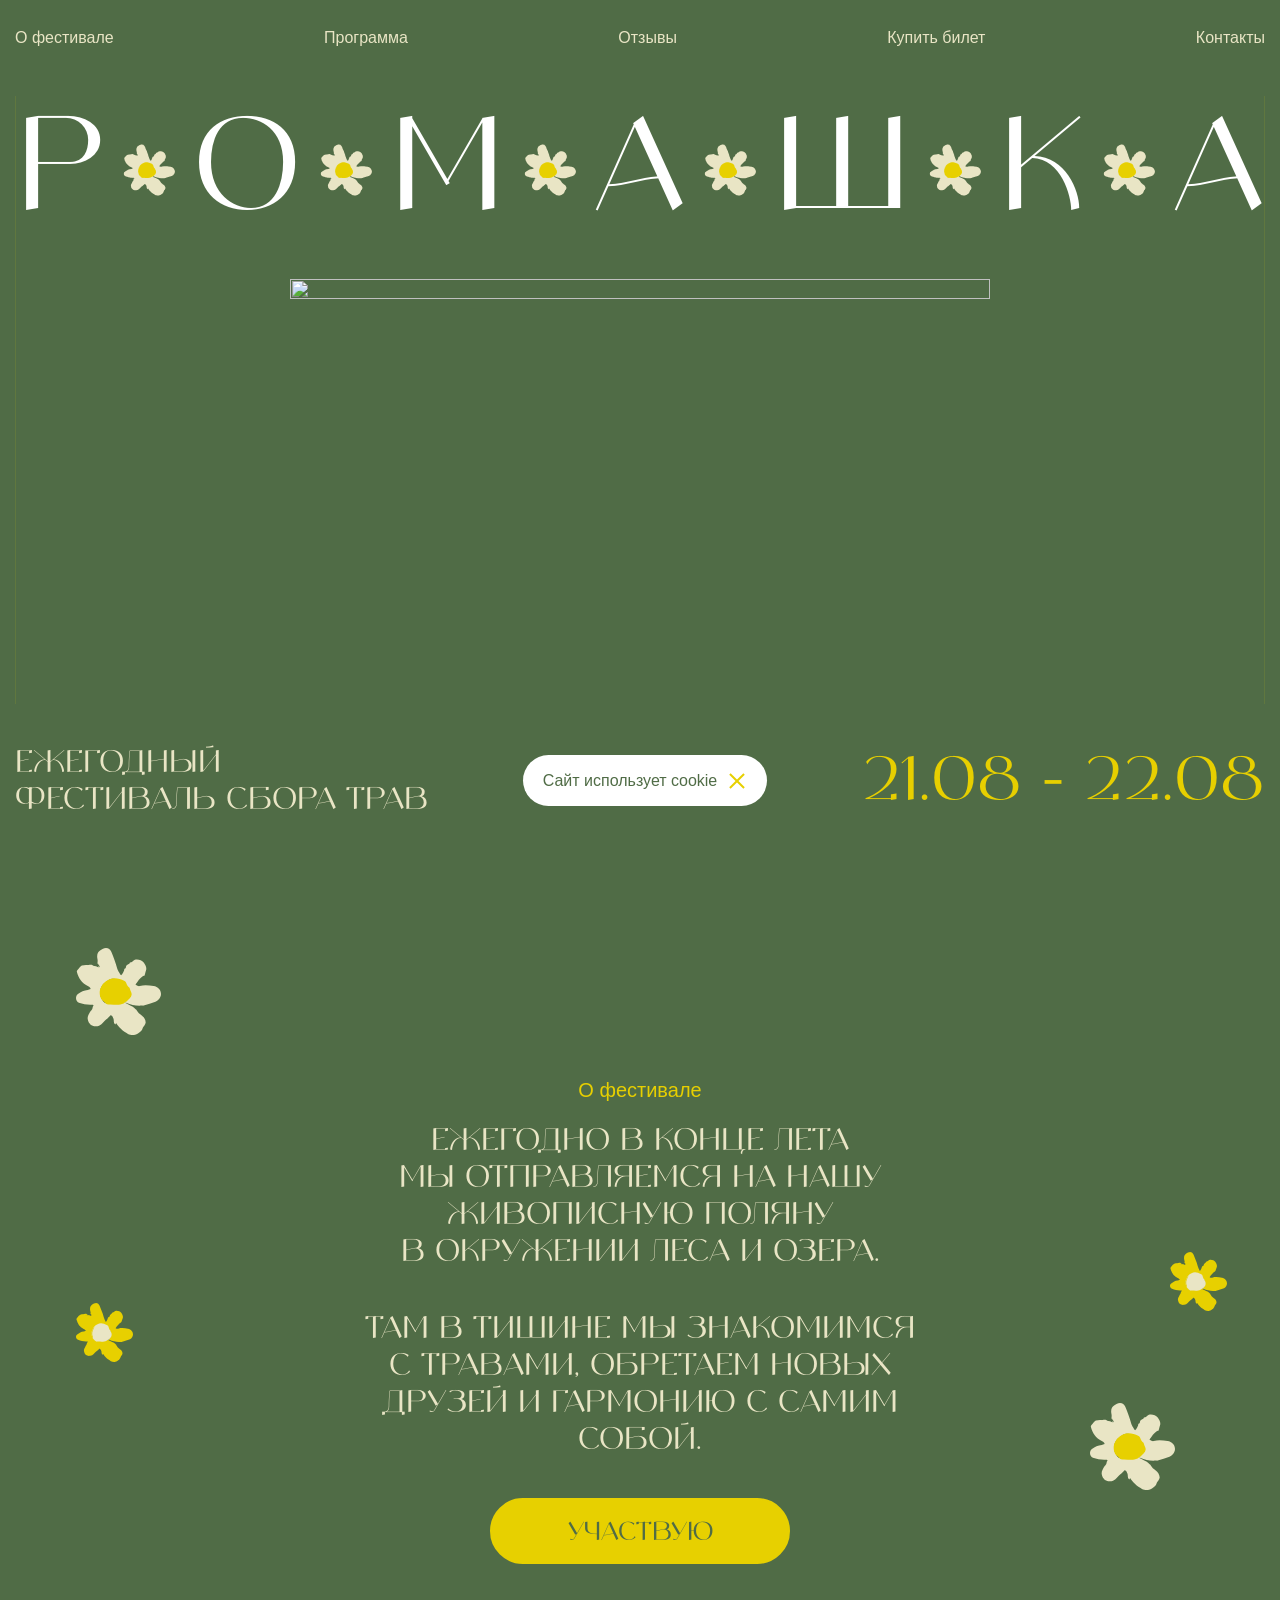
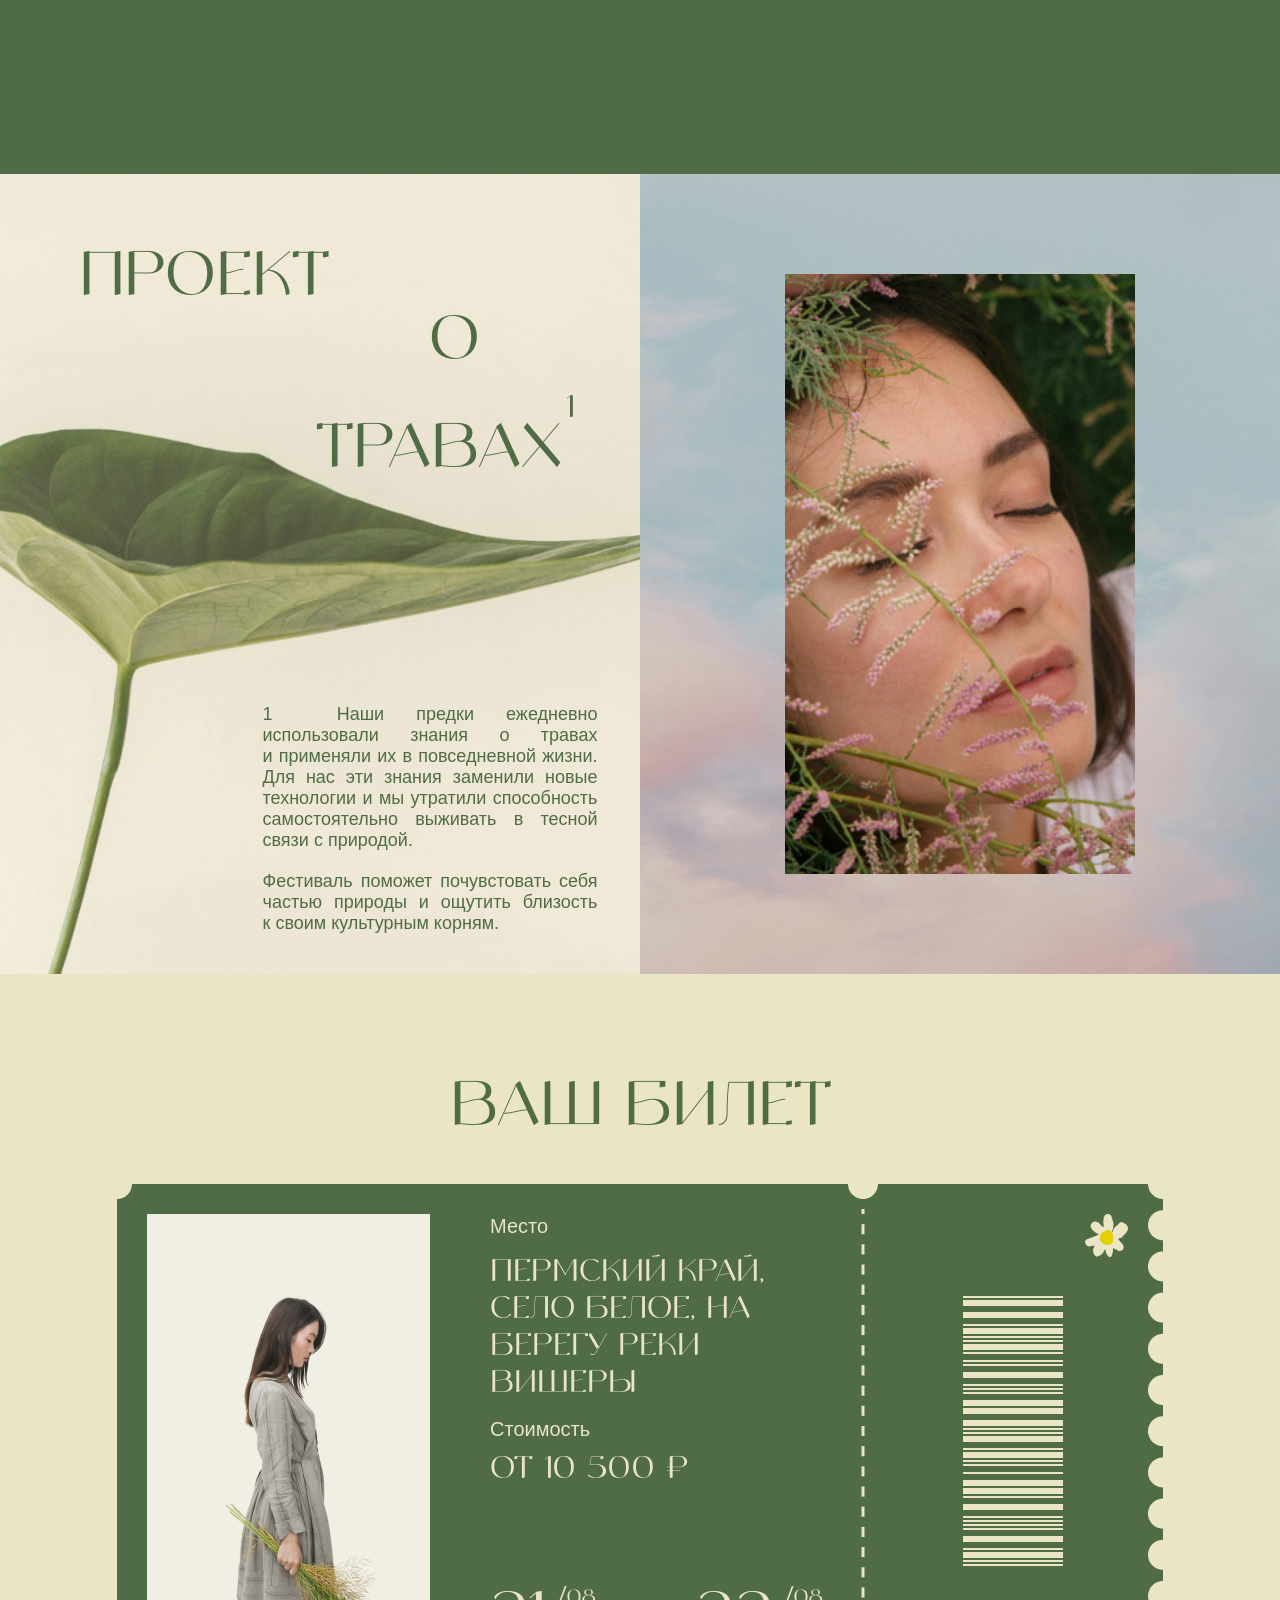
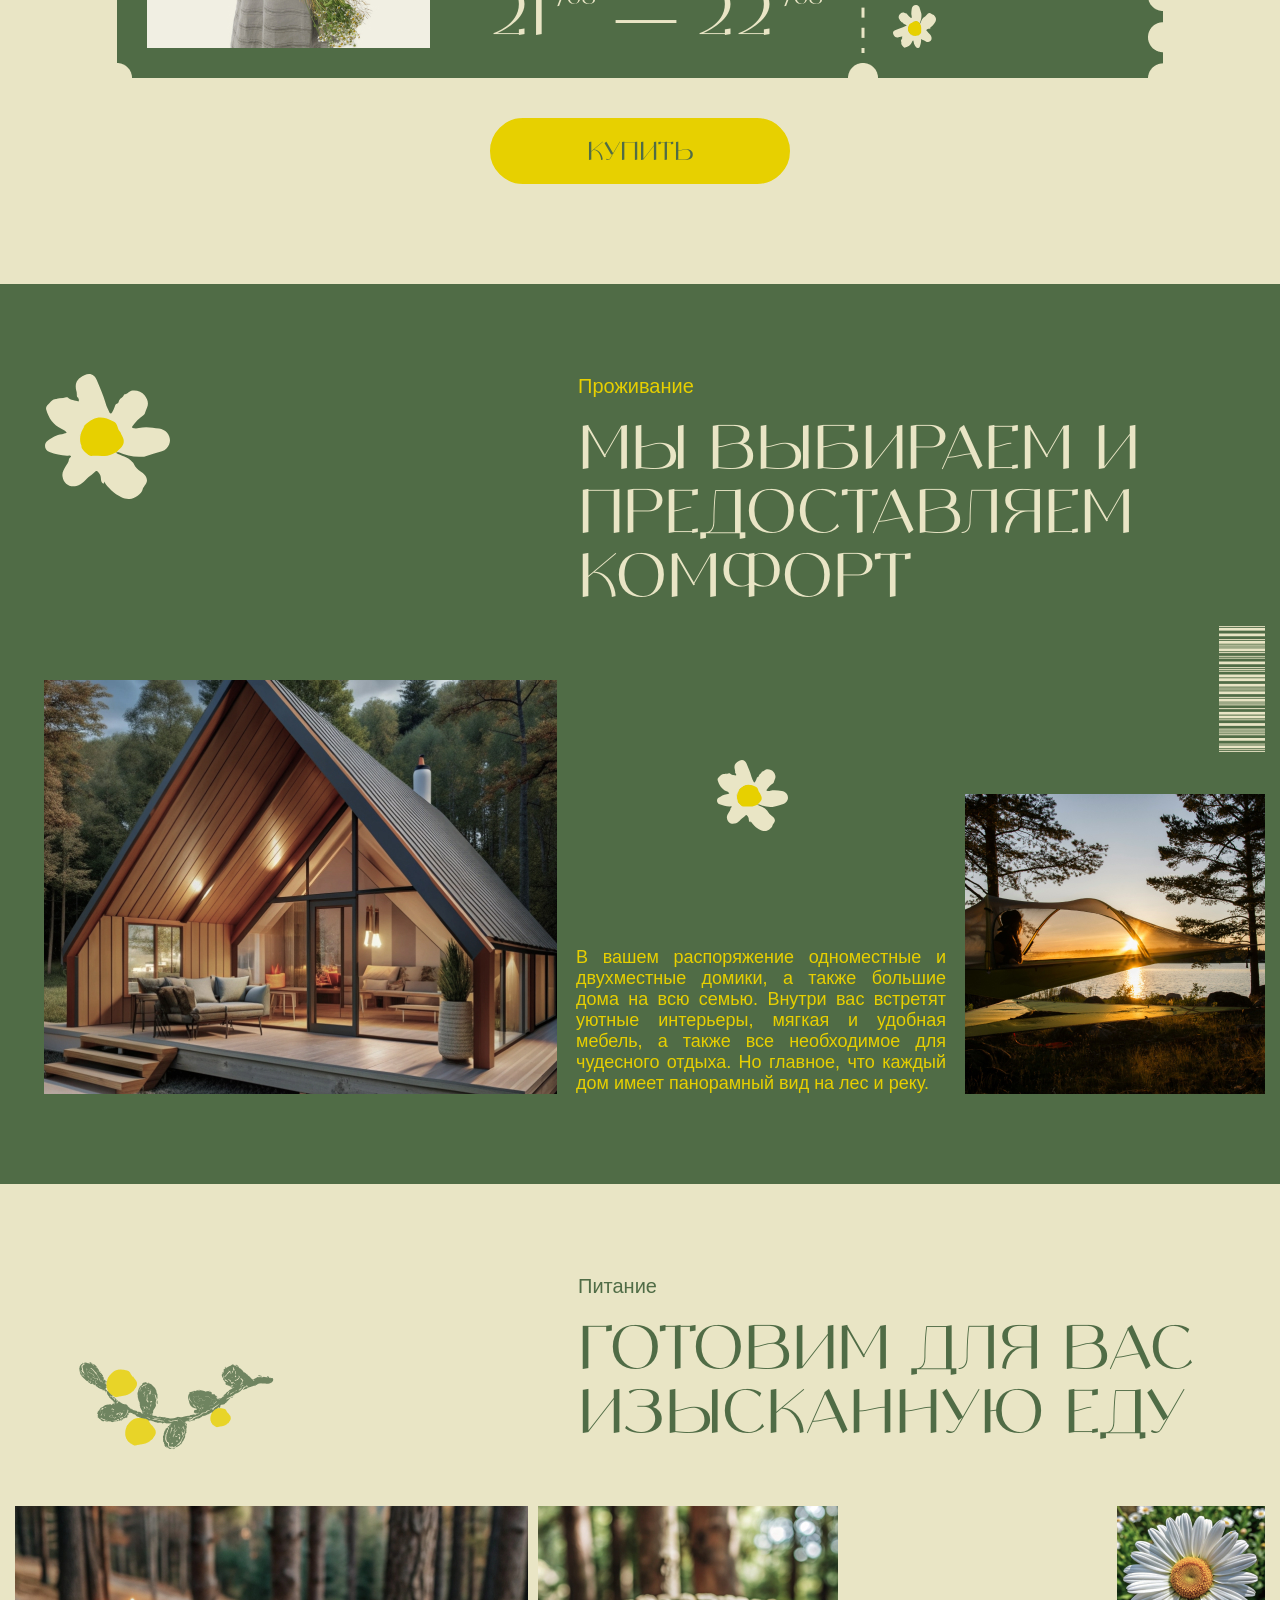
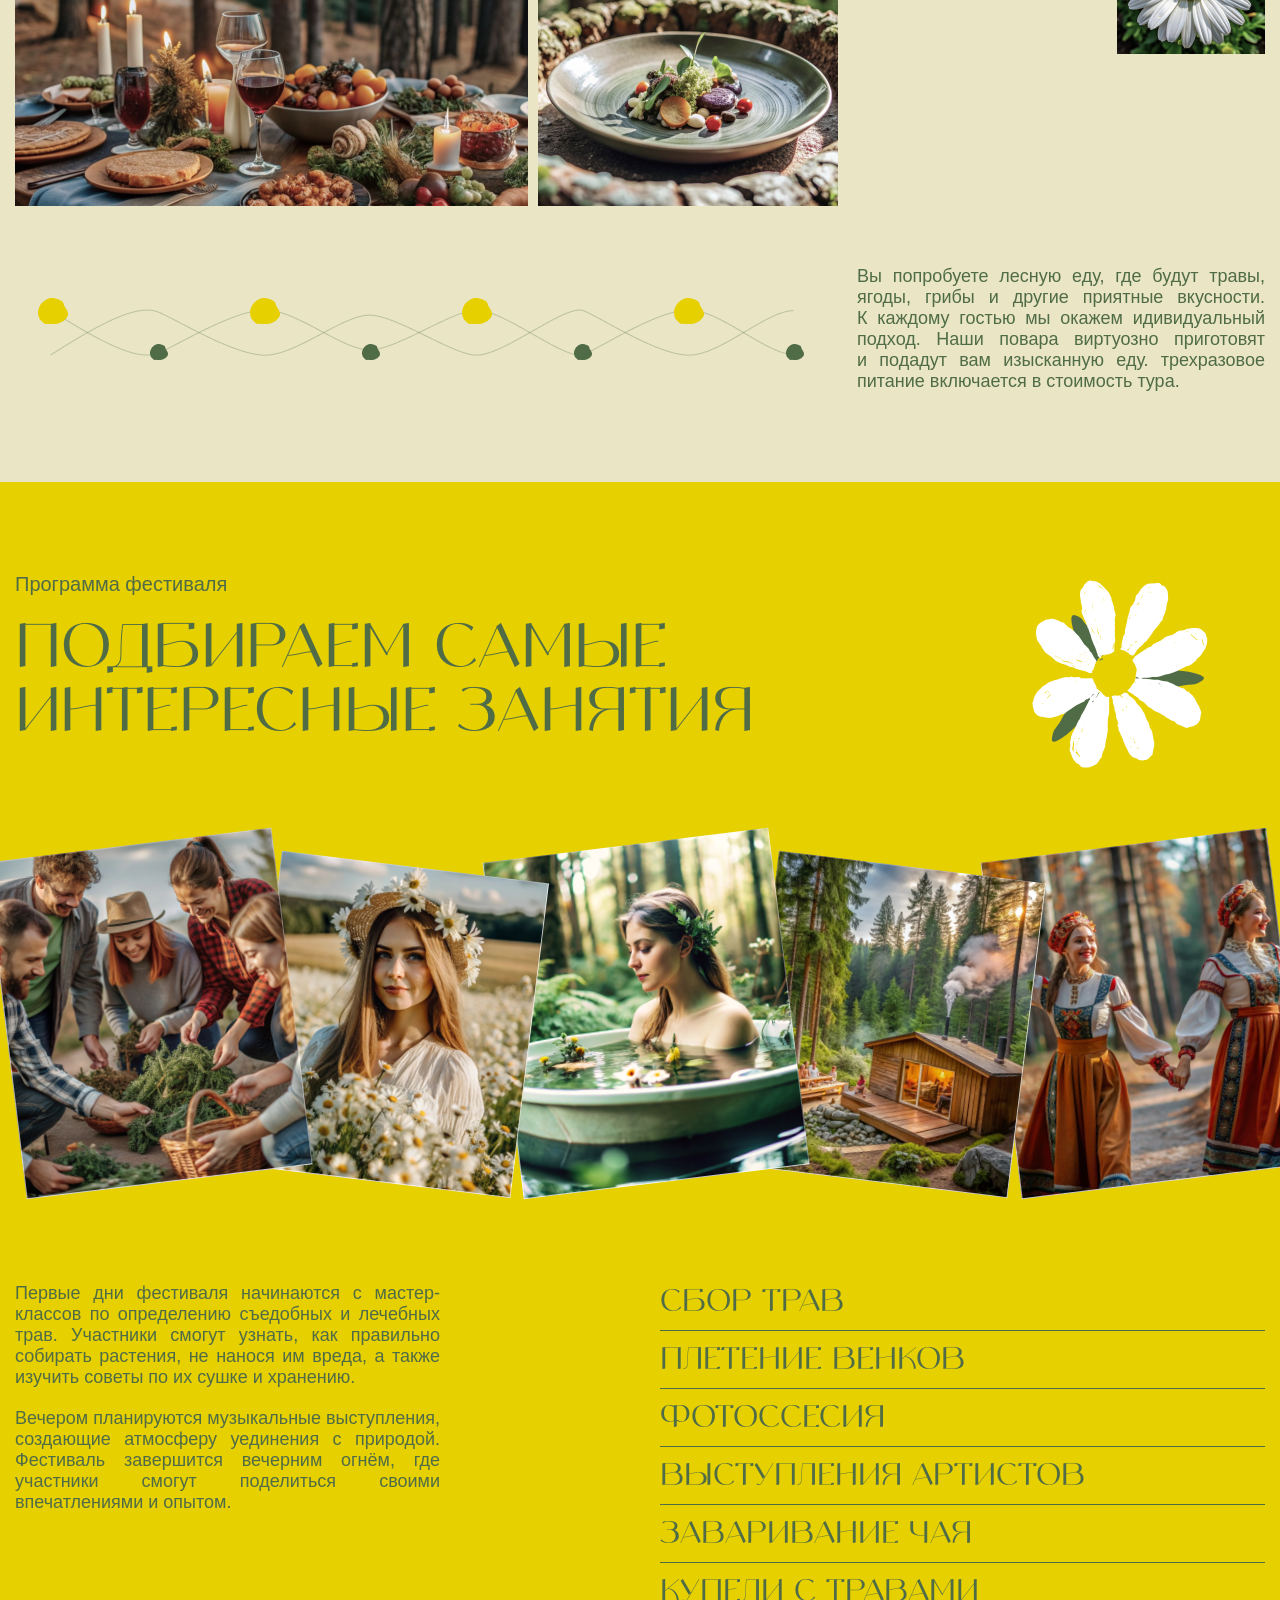
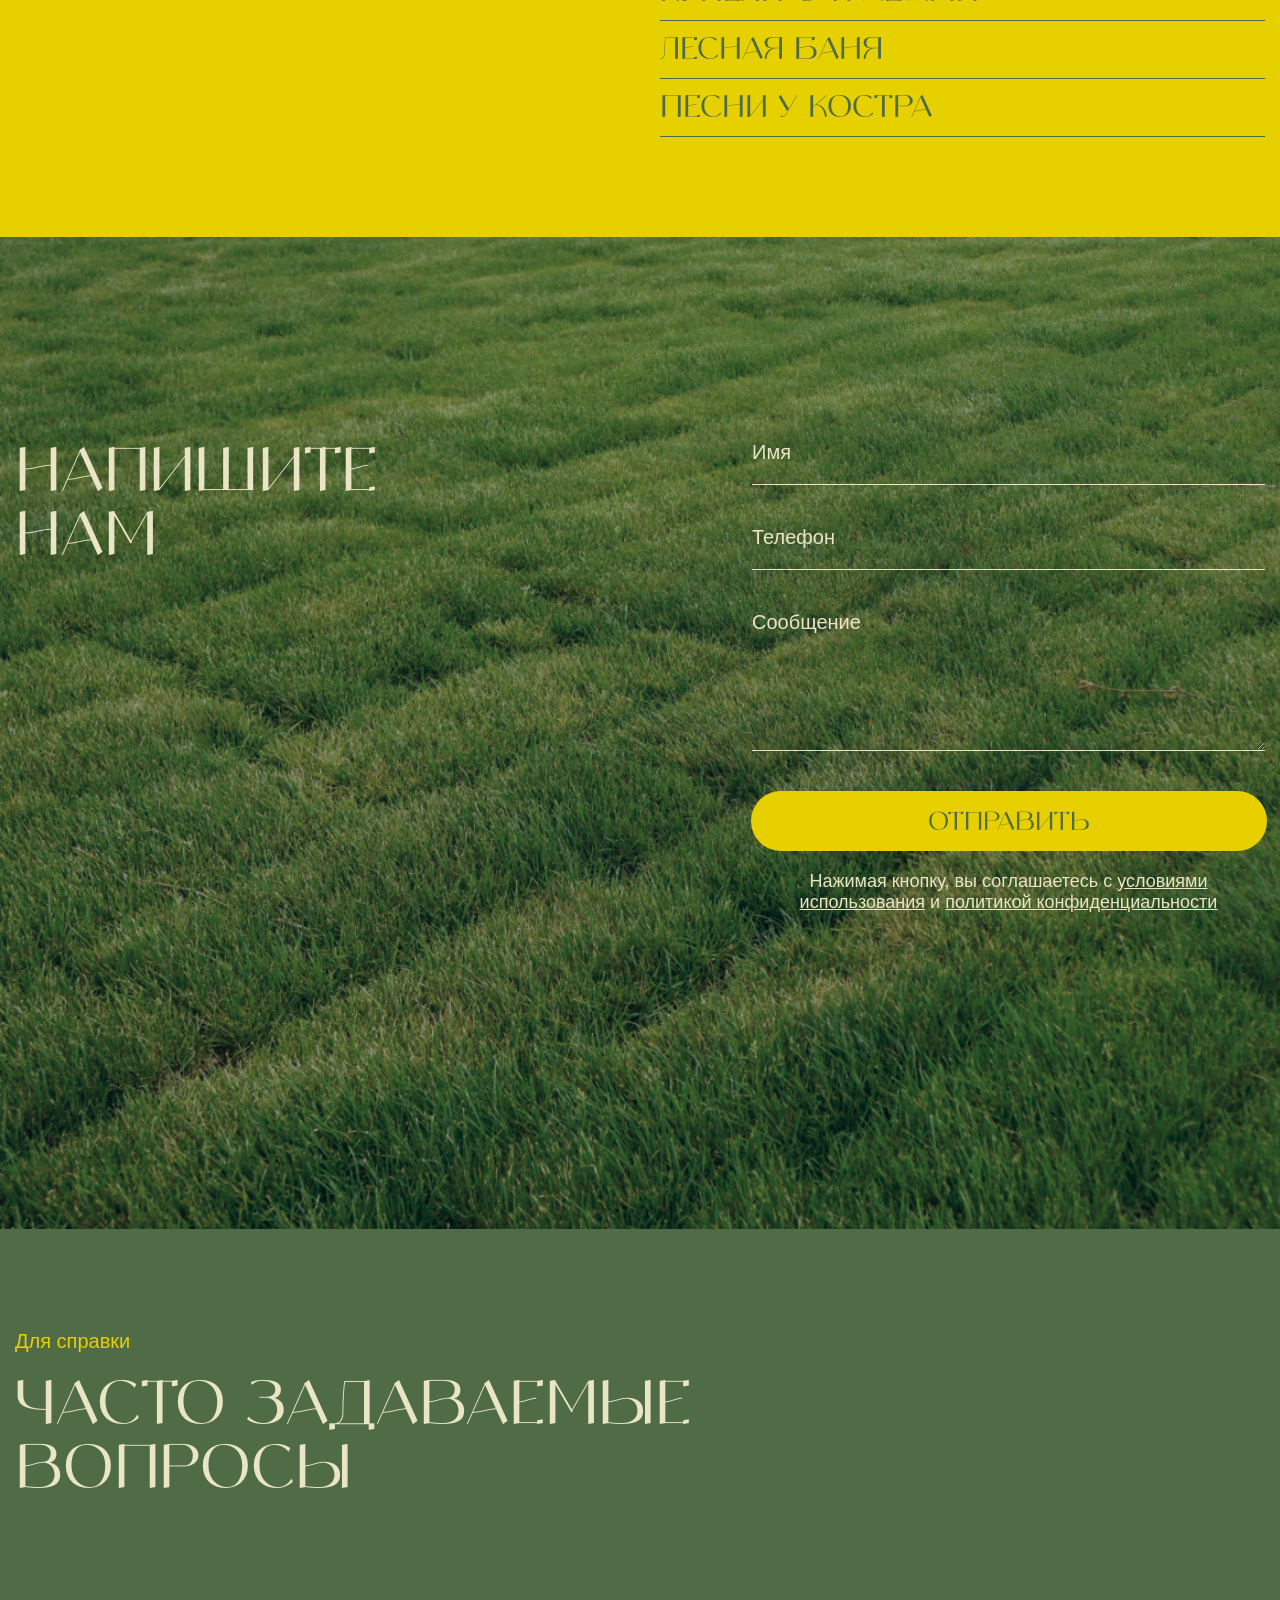
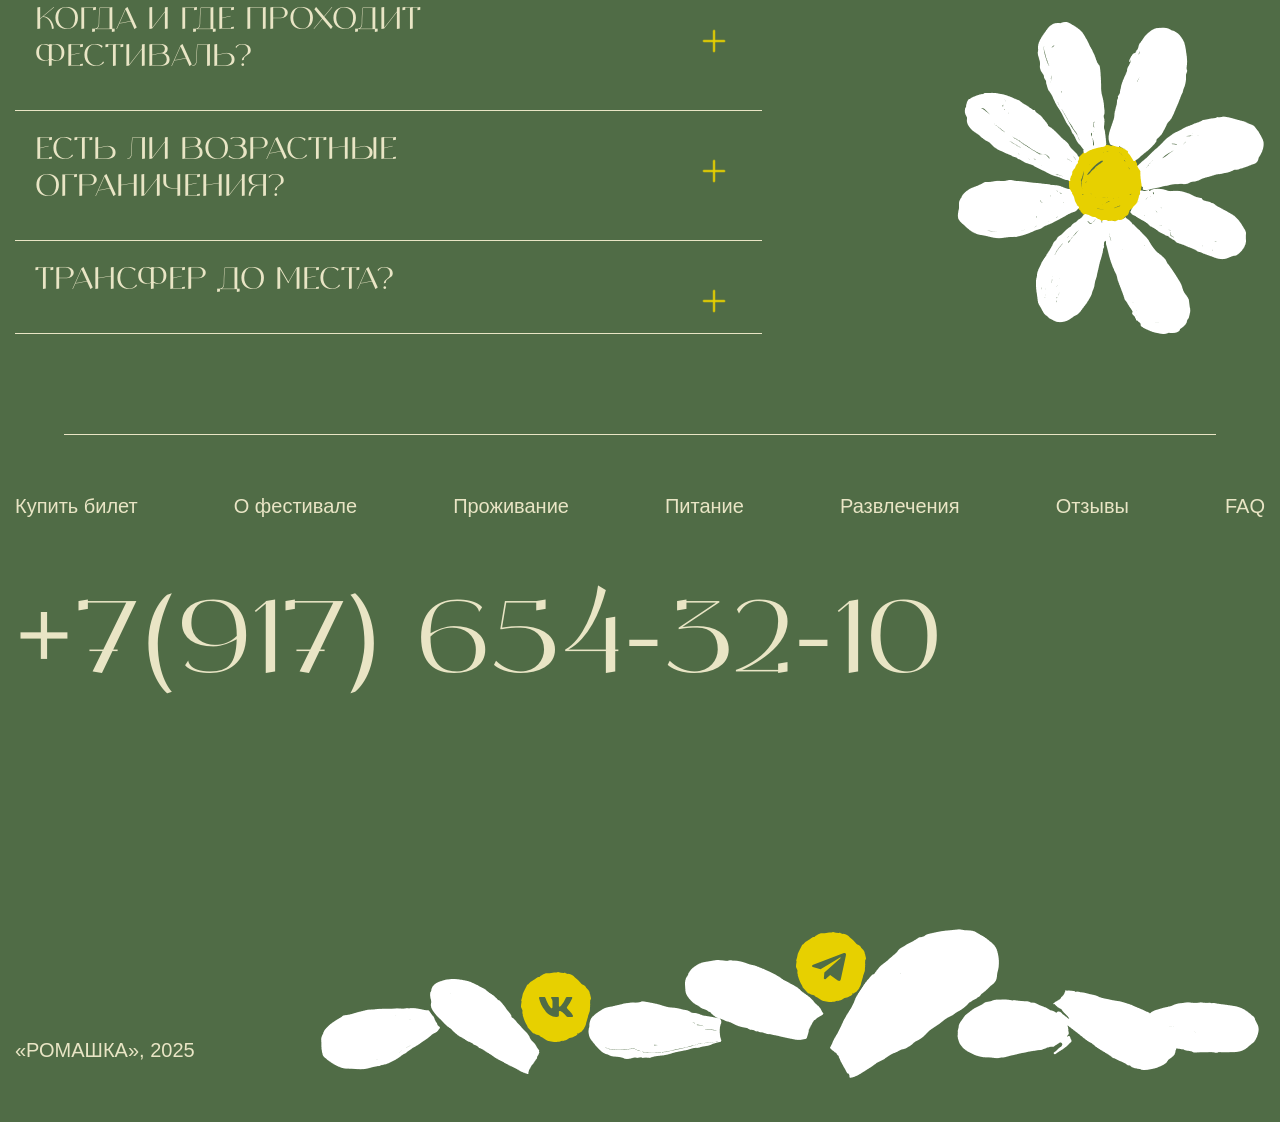
==== commit 8ee3f437: "Правки слайдера" ====
--- a/index.html
+++ b/index.html
@@ -116,13 +116,6 @@
           </li>
         </ul>
       </nav>
-      <svg style="display: none;">
-        <symbol id="scroll-arrow" viewBox="0 0 14 48">
-          <path fill-rule="evenodd" clip-rule="evenodd"
-            d="M7.00003 47.5C6.80112 47.5 6.61035 47.421 6.4697 47.2803C6.32905 47.1397 6.25003 46.9489 6.25003 46.75L6.25003 3.0605L1.53103 7.781C1.3902 7.92183 1.1992 8.00094 1.00003 8.00094C0.80087 8.00094 0.609863 7.92183 0.469033 7.781C0.328203 7.64017 0.249086 7.44916 0.249086 7.25C0.249086 7.05083 0.328203 6.85983 0.469033 6.719L6.46903 0.719001C6.5387 0.649158 6.62147 0.593742 6.71258 0.55593C6.8037 0.518119 6.90138 0.498657 7.00003 0.498657C7.09868 0.498657 7.19637 0.518119 7.28748 0.555931C7.3786 0.593742 7.46137 0.649158 7.53103 0.719001L13.531 6.719C13.6719 6.85983 13.751 7.05083 13.751 7.25C13.751 7.44917 13.6719 7.64017 13.531 7.781C13.3902 7.92183 13.1992 8.00095 13 8.00095C12.8009 8.00095 12.6099 7.92183 12.469 7.781L7.75003 3.0605L7.75003 46.75C7.75003 46.9489 7.67101 47.1397 7.53036 47.2803C7.38971 47.421 7.19894 47.5 7.00003 47.5Z"
-            fill="#E7D000" />
-        </symbol>
-      </svg>
 
       <div class="hero-title">
         <div class="header-title">
@@ -204,6 +197,7 @@
 
         <div class="project__slider">
           <div class="project__slider--block project__slider-1">
+
             <div class="project__bg project__bg-1">
               <div class="project__bg--title project__bg-1--title">
                 <p class="project__bg--text-1 project__bg-1--text-1">ПРОЕКТ</p>
@@ -211,7 +205,6 @@
                 <p class="project__bg--text-3 project__bg-1--text-3">ТРАВАХ</p>
                 <p class="project__bg--text-4 project__bg-1--text-4">1</p>
               </div>
-
               <div class="project__bg--block-text">
                 <p class="project__bg-1--text">
                   1  Наши предки ежедневно использовали знания о травах и применяли их в повседневной жизни. Для нас
@@ -225,12 +218,14 @@
               <img class="img__bg-1" src="./img/project/project-bg_1.jpg" alt="bg-1">
               <img class="img__bg-1 img__bg-1-mob" src="./img/project/project-bg_1-mob.jpg" alt="bg-1">
             </div>
+
             <div class="project__bg-2">
-              <img class="img__bg-2-1" src="./img/project/project-1.jpg" alt="лицо">
+              <img class="img__bg-2-1 slide active" src="./img/project/project-1.jpg" alt="лицо">
               <img class="img__bg-2" src="./img/project/project-bg_2.jpg" alt="bg-2">
             </div>
-          </div>
-          <div class="project__slider--block project__slider-2">
+
+          </div>
+          <!-- <div class="project__slider--block project__slider-2">
             <div class="project__bg project__bg--2">
               <div class="project__bg--title project__bg-2--title">
                 <p class="project__bg--text-1 project__bg-2--text-1">ПРОЕКТ</p>
@@ -280,7 +275,7 @@
               <img class="img__bg-2-1" src="./img/project/project-3.jpg" alt="лицо">
               <img class="img__bg-2" src="./img/project/project-bg_6.jpg" alt="bg-4">
             </div>
-          </div>
+          </div> -->
         </div>
 
       </div>
@@ -536,8 +531,11 @@
               <div class="button">
                 <button class="form__btn">отправить</button>
               </div>
-              <p class="agreement">Нажимая кнопку, вы соглашаетесь с <u>условиями использования</u> и <u>политикой
-                  конфиденциальности</u></p>
+              <p class="agreement">Нажимая кнопку, вы соглашаетесь с <a class="agreement-text" href="#" target="_blank"
+                  rel="noopener" aria-describedby>условиями
+                  использования</a> и <a class="agreement-text" href="#" target="_blank" rel="noopener"
+                  aria-describedby>политикой
+                  конфиденциальности</a></p>
             </form>
           </div>
         </div>
@@ -642,7 +640,8 @@
             </li>
           </ul>
         </nav>
-        <h1 class="footer__contact">+7(917) 654-32-10</h1>
+        <a class="footer__contact" href="tel:+7(917) 654-32-10">+7(917) 654-32-10</a>
+
       </div>
       <div class="footer__bottom">
         <p class="footer__bottom--title">«РОМАШКА», 2025</p>
@@ -654,7 +653,11 @@
     </div>
   </footer>
 
+
+
   <script src="./js/main.js"></script>
+
+
 </body>
 
 </html>
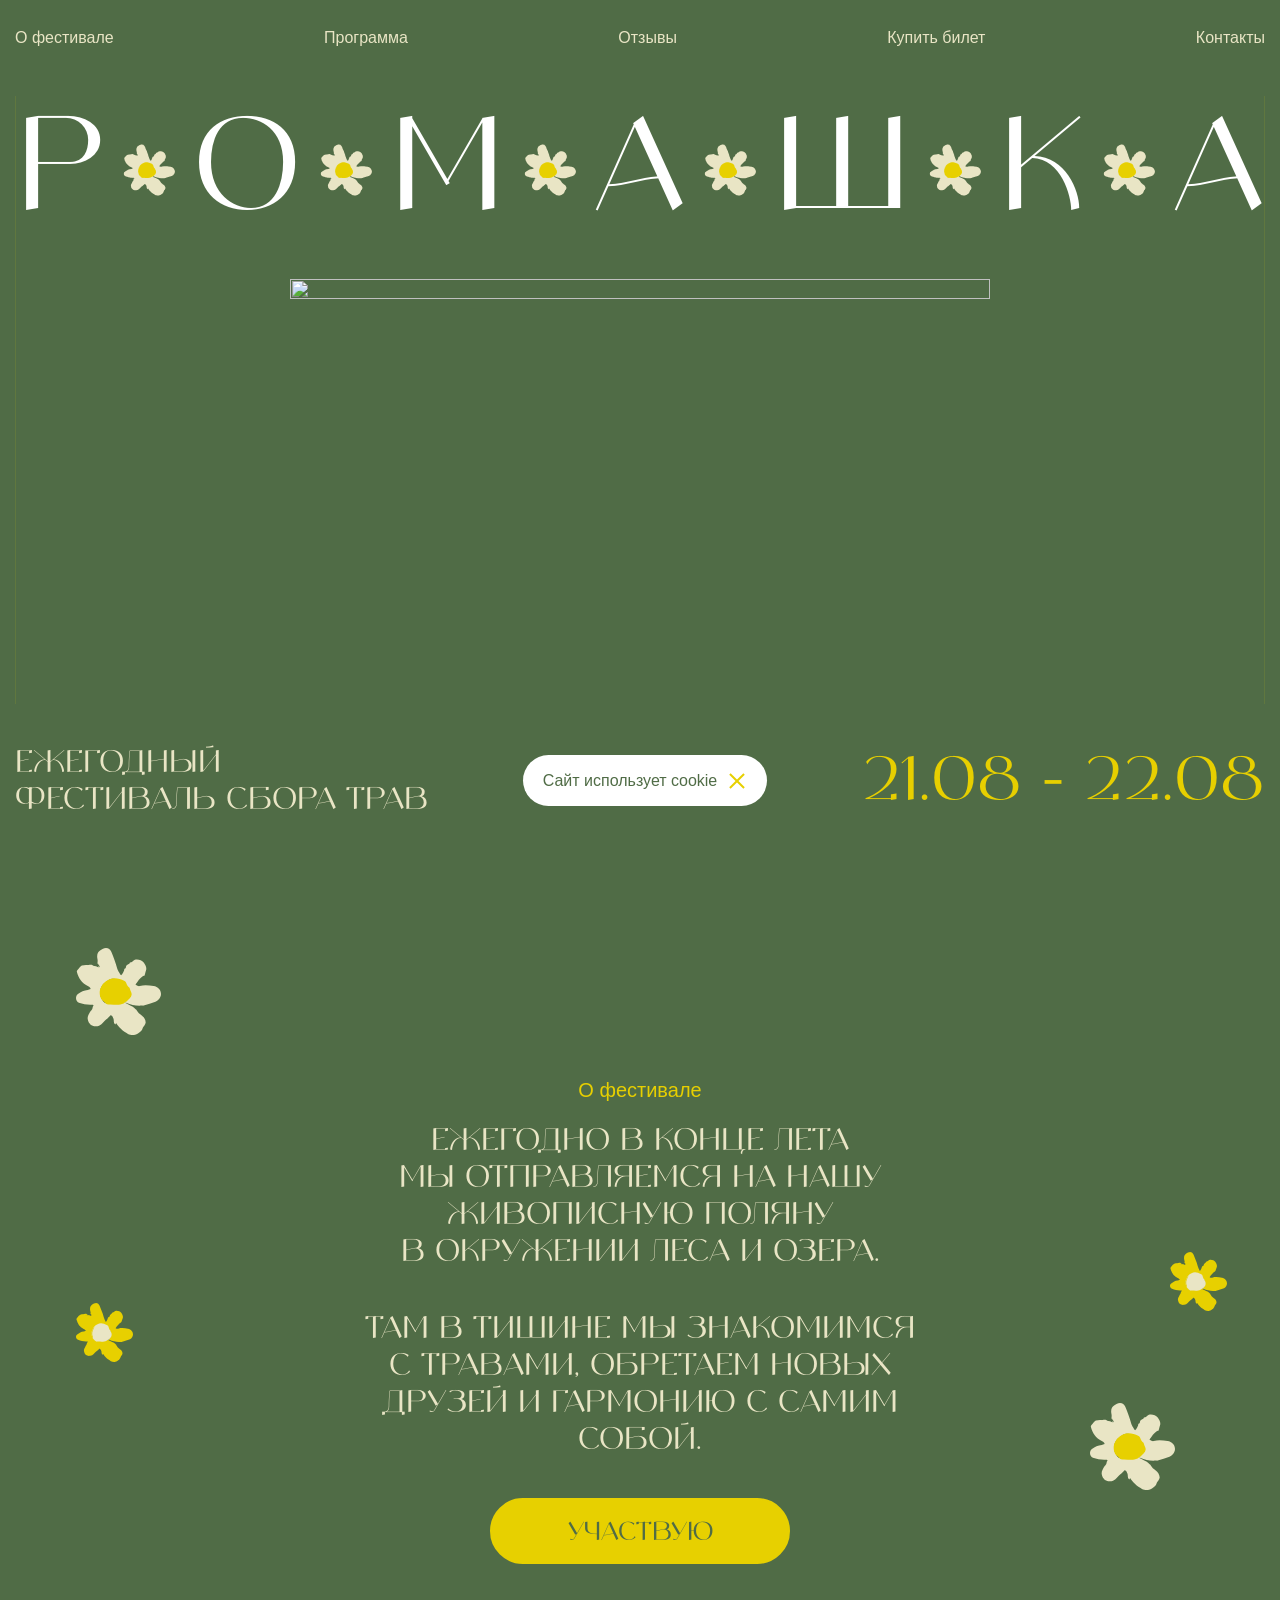
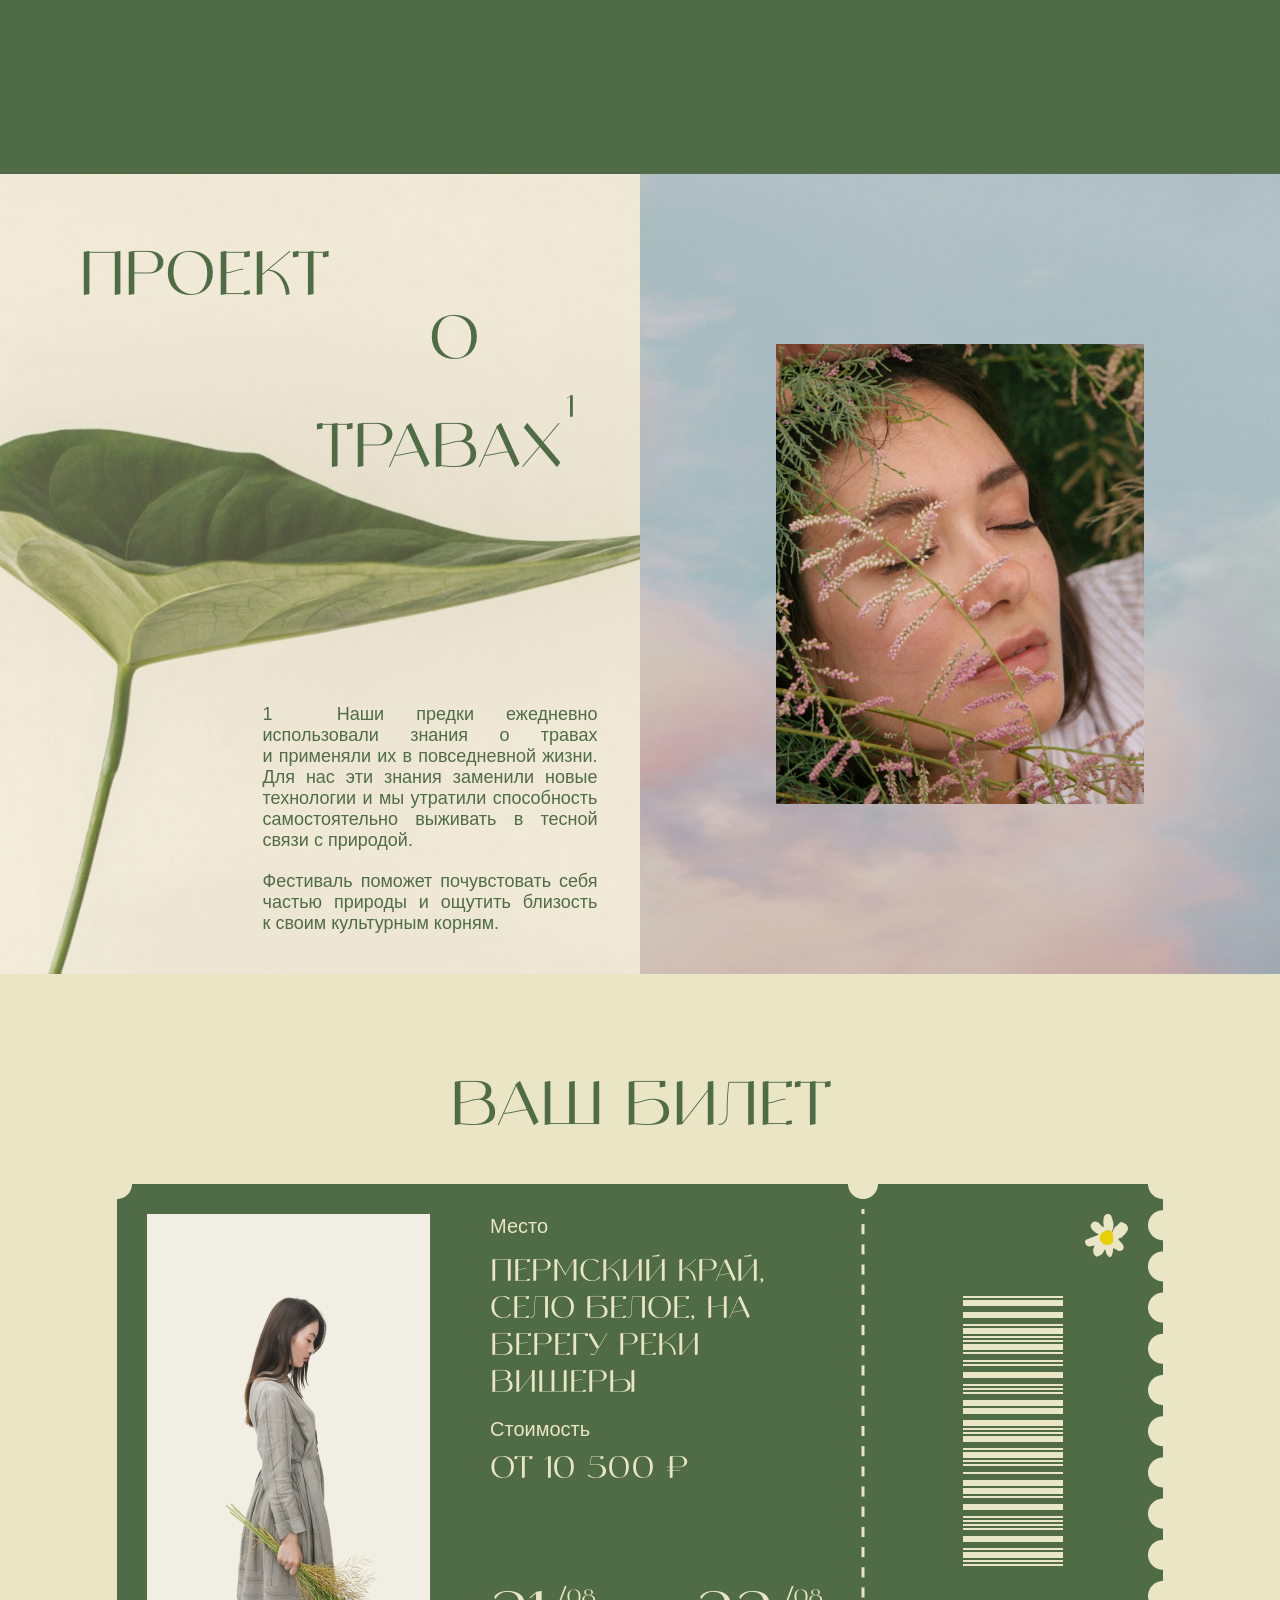
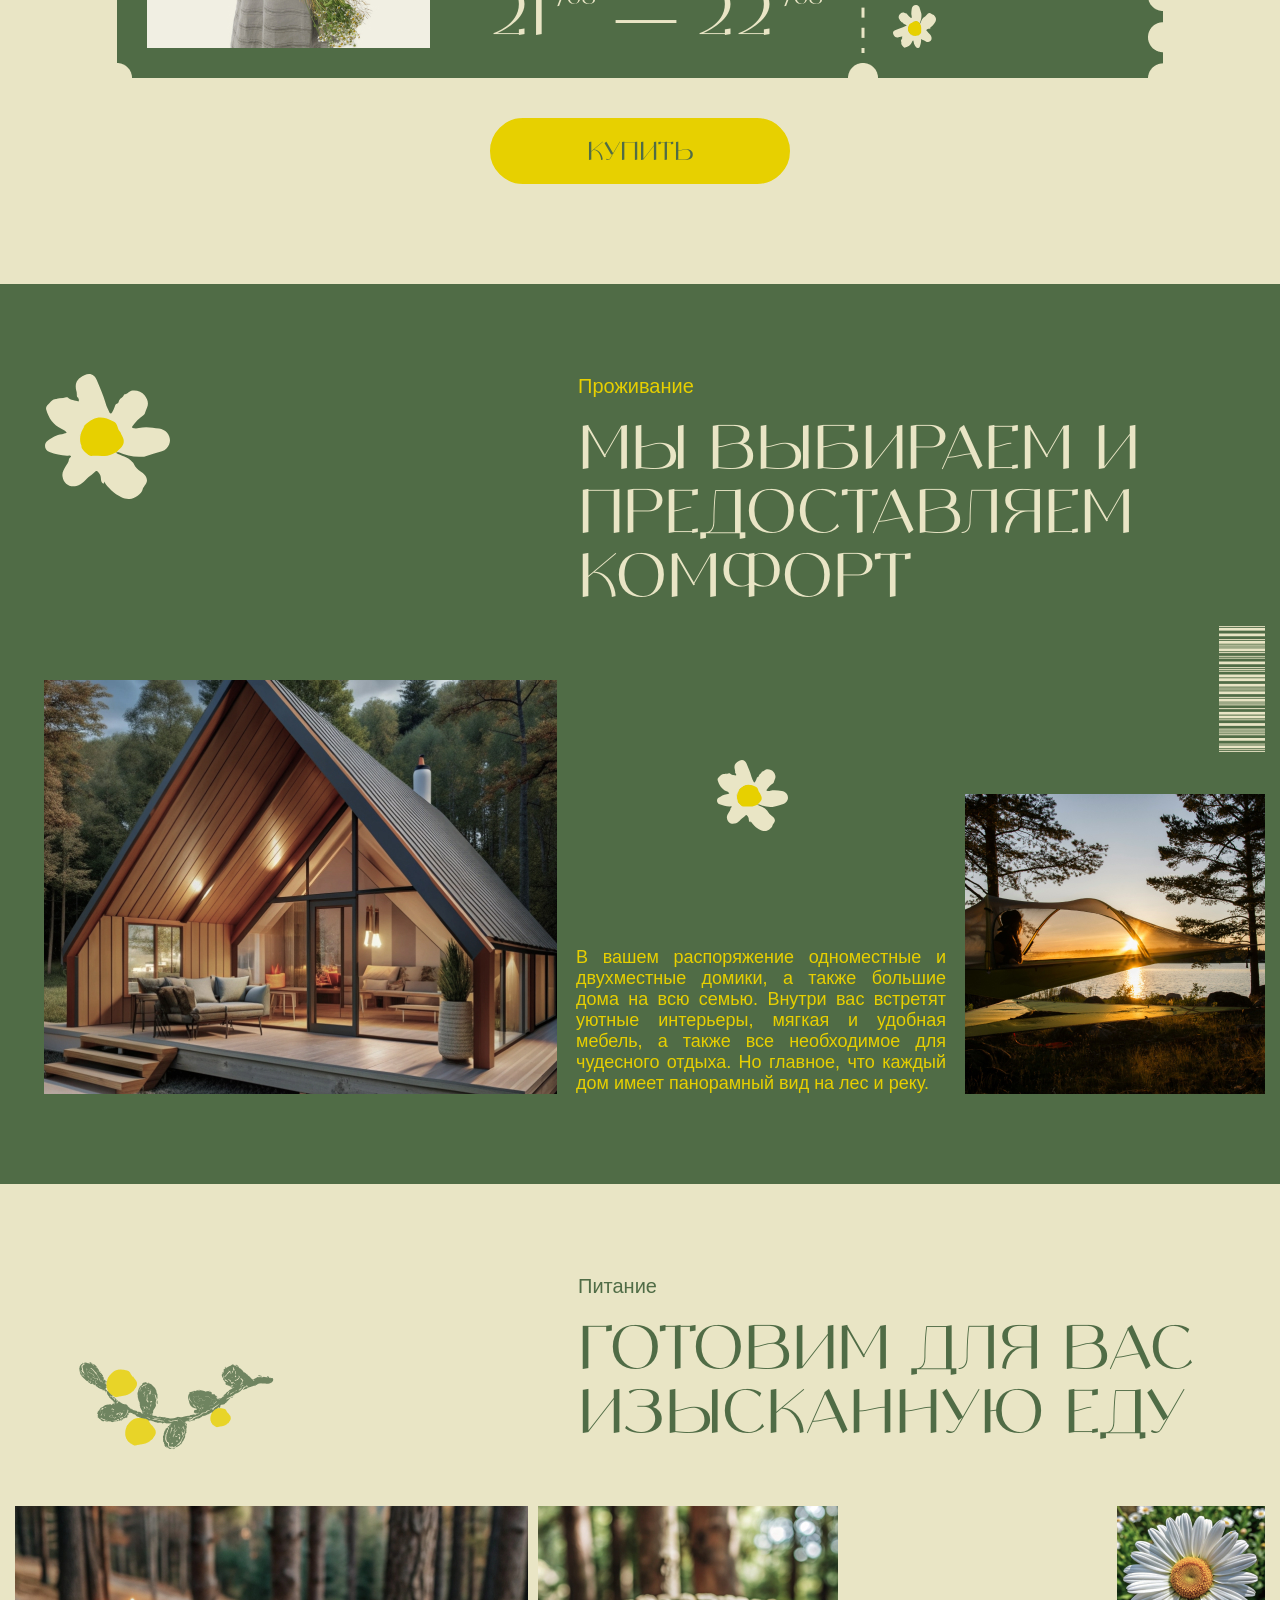
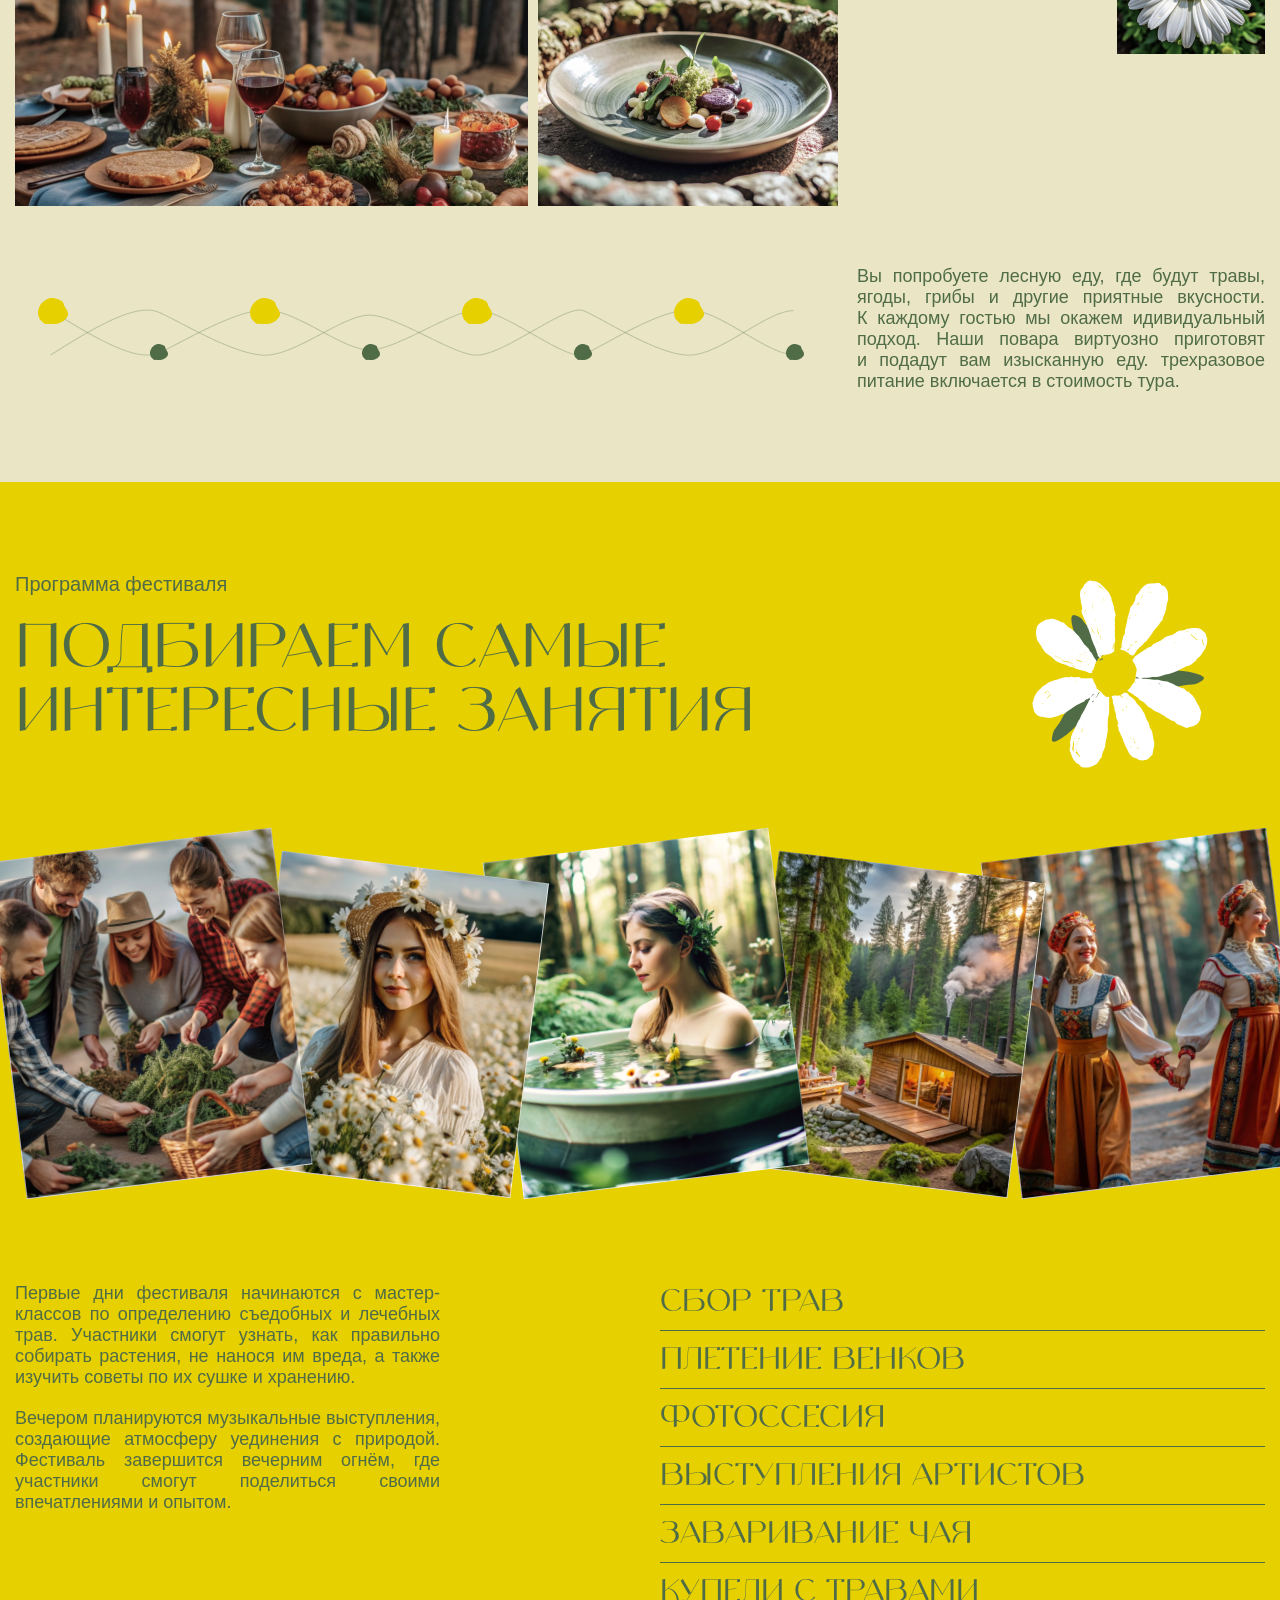
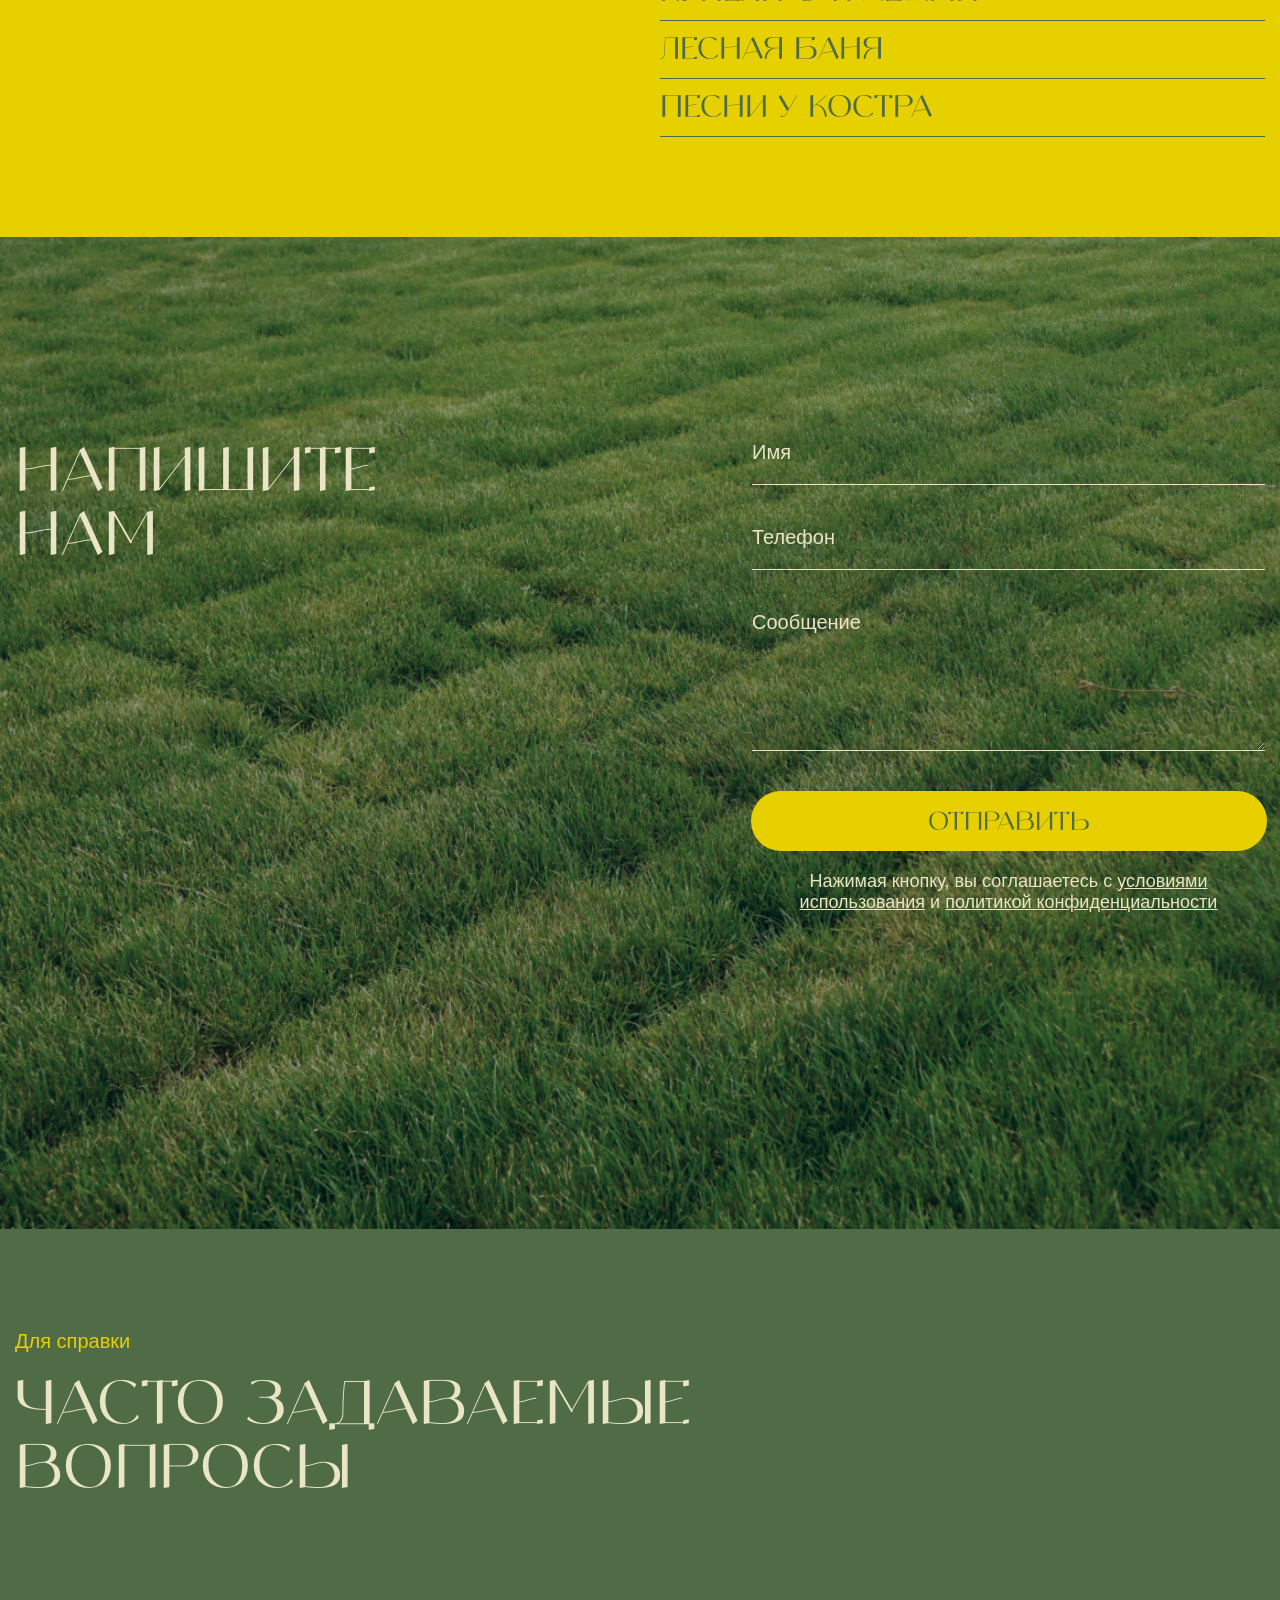
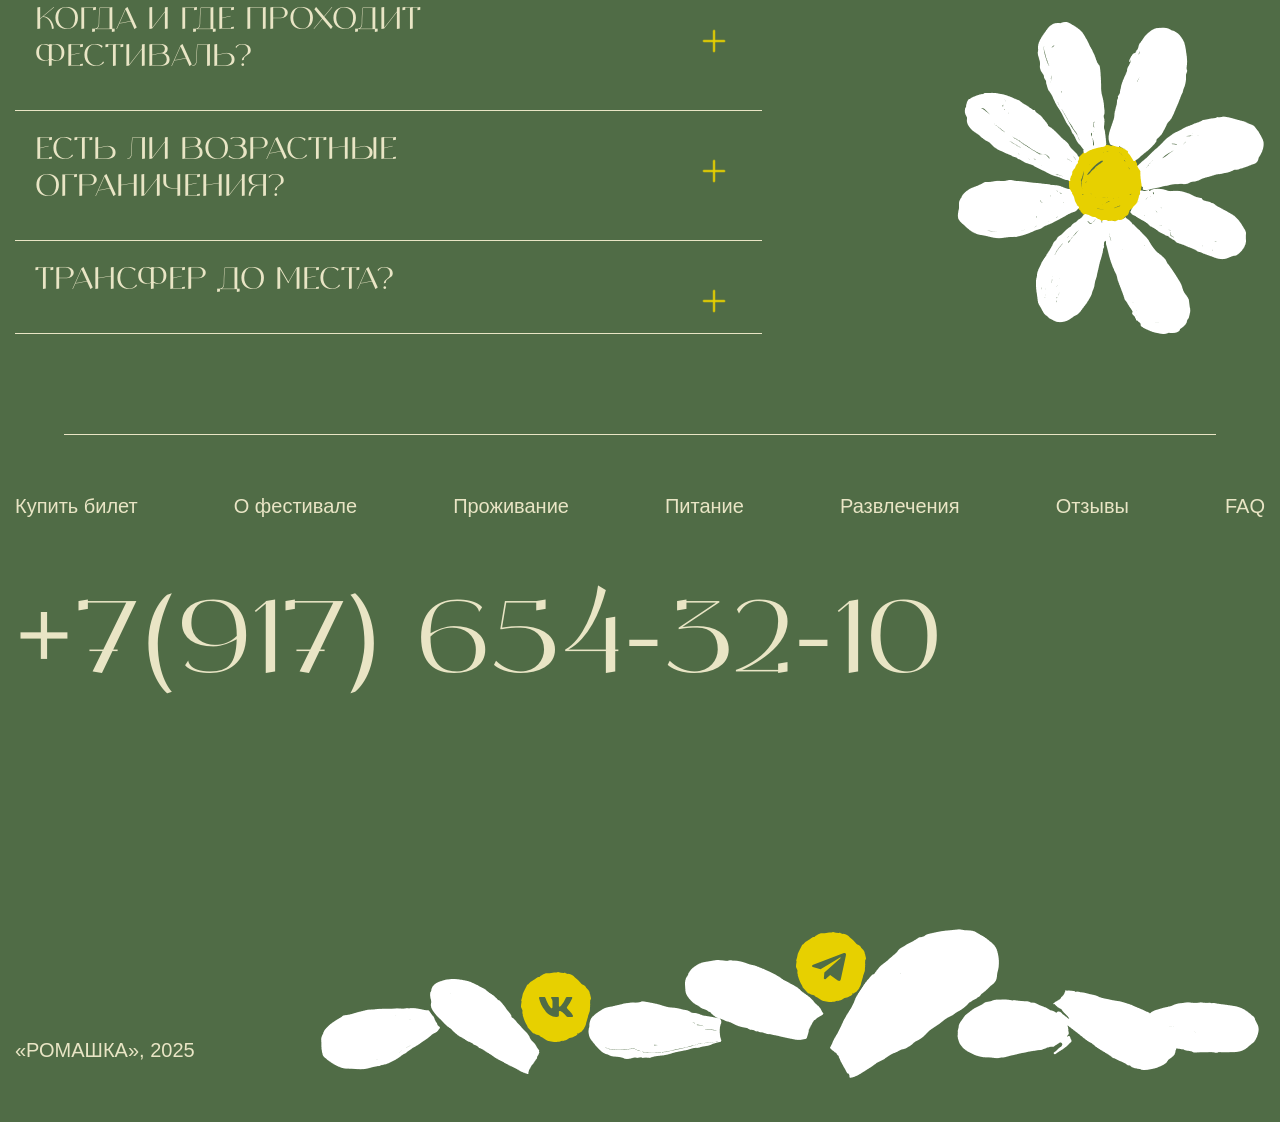
==== commit a0528c95: "slide" ====
--- a/index.html
+++ b/index.html
@@ -14,6 +14,7 @@
 </head>
 
 <body>
+  <div class="wrapper">
   <header class="header">
     <div class="icon nav-icon-1 ">
       <span class="nav-icon"></span>
@@ -652,6 +653,7 @@
       </div>
     </div>
   </footer>
+  </div>
 
 
 
